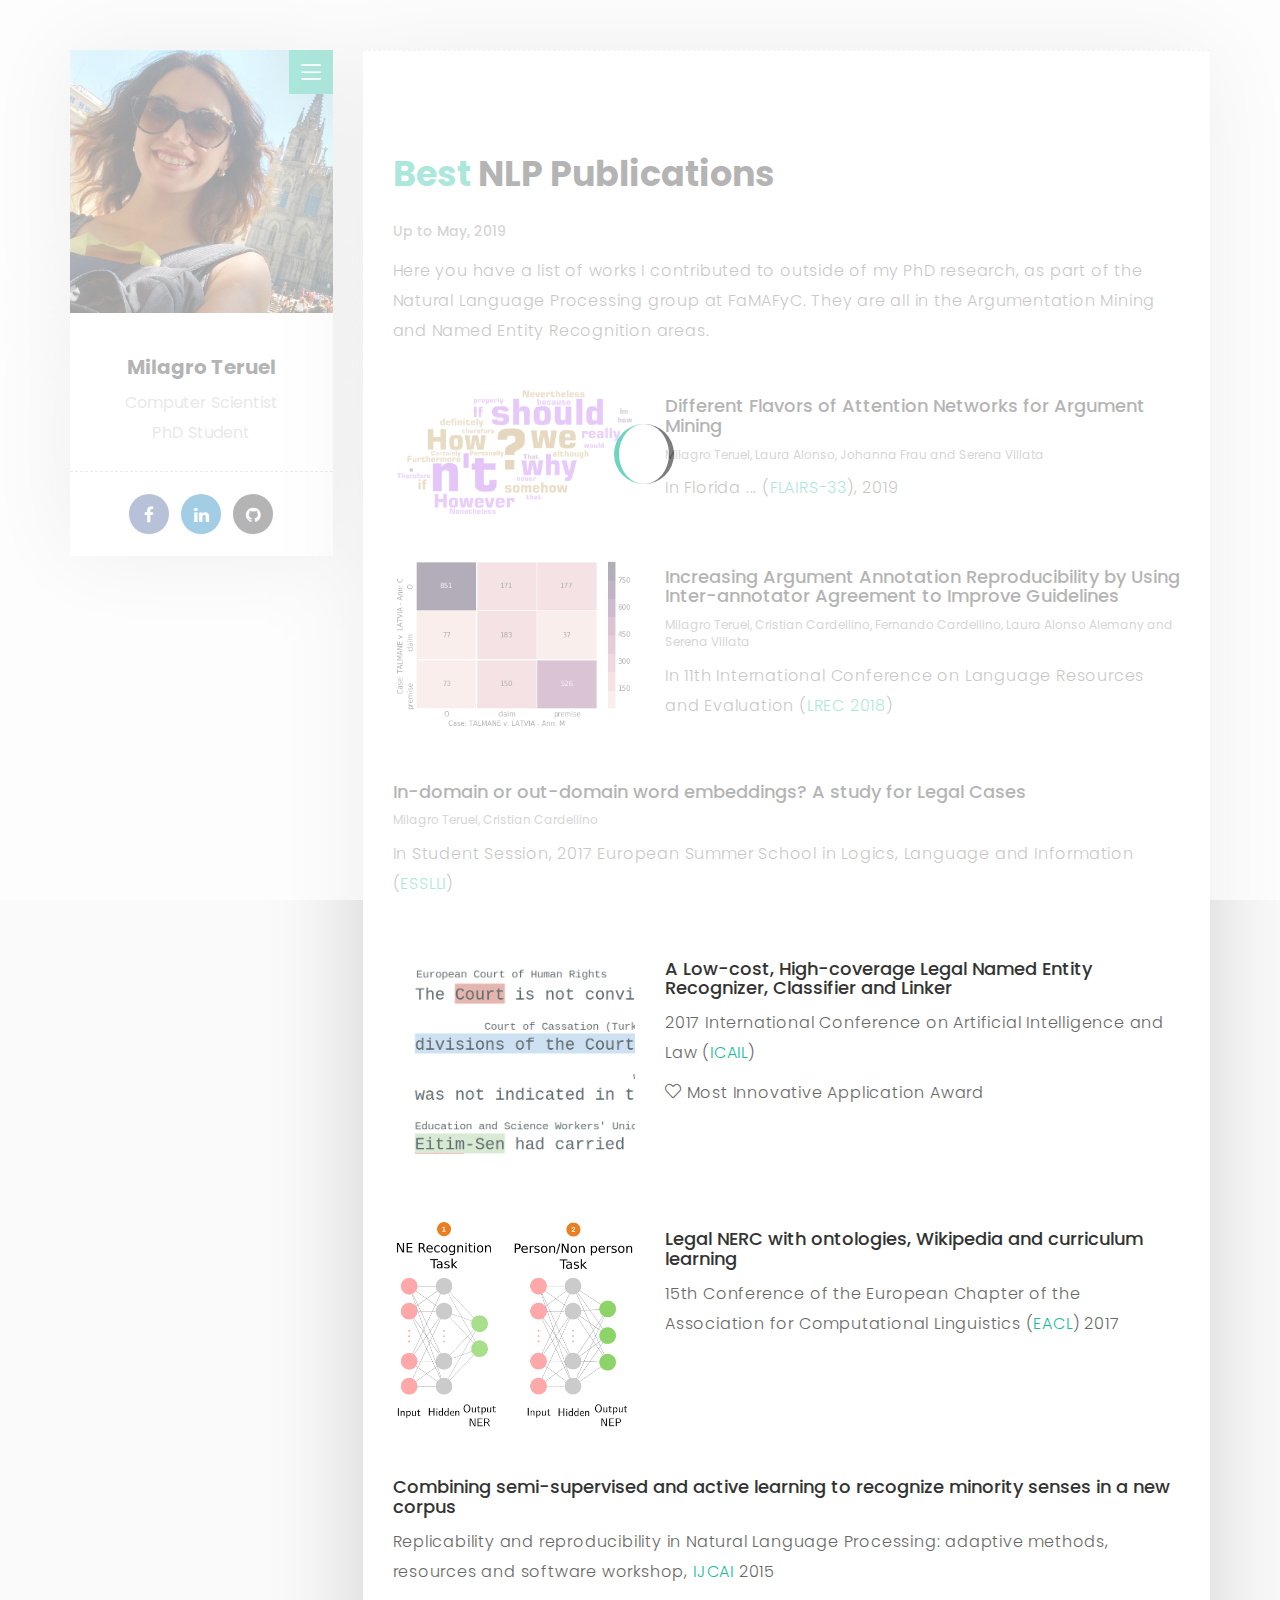
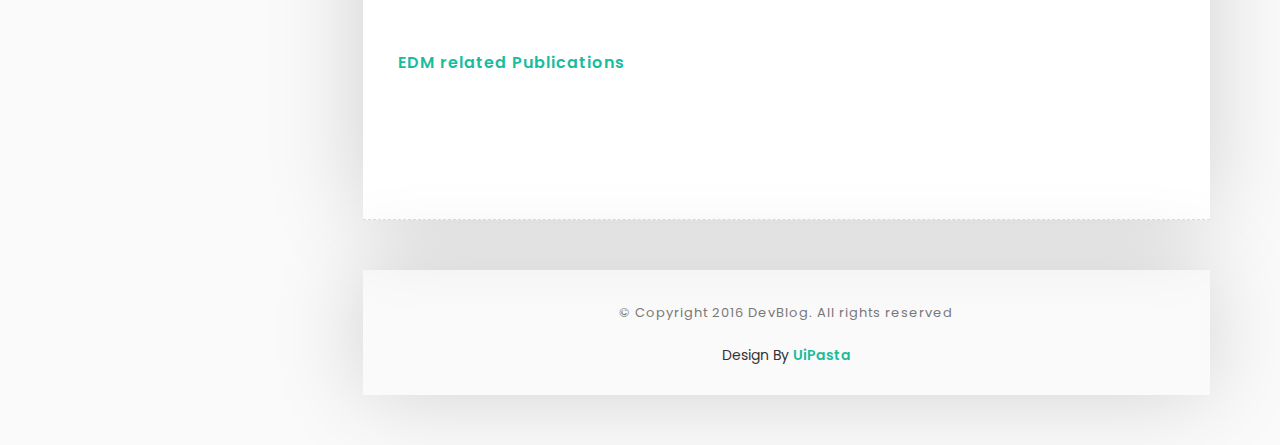
==== am_publications.html @ eb105b54 "Adding new publications" ====
﻿<!DOCTYPE html>
<html lang="en">
<head>
  <!-- Meta Tag -->
  <meta charset="UTF-8">
  <meta name="viewport" content="width=device-width, initial-scale=1.0">
  <meta http-equiv="X-UA-Compatible" content="IE=edge">

  <!-- SEO -->
  <meta name="description" content="150 words">
  <meta name="author" content="uipasta">
  <meta name="copyright" content="Milagro Teruel @ FaMAF">
  <meta name="robots" content="index,follow">

  <title>MTeruel - Publications</title>

  <!-- Favicon -->
  <link rel="shortcut icon" href="images/favicon/favicon.ico">
  <link rel="apple-touch-icon" sizes="144x144" type="image/x-icon" href="images/favicon/apple-touch-icon.png">

  <!-- All CSS Plugins -->
  <link rel="stylesheet" type="text/css" href="css/plugin.css">

  <!-- Main CSS Stylesheet -->
  <link rel="stylesheet" type="text/css" href="css/style.css">

  <!-- Google Web Fonts  -->
  <link rel="stylesheet" href="https://fonts.googleapis.com/css?family=Poppins:400,300,500,600,700">

  <!-- Syntax Highlighter  -->
  <link rel="stylesheet" type="text/css" href="css/syntax/shCore.css">
  <link rel="stylesheet" type="text/css" href="css/syntax/shThemeDefault.css">


  <!-- HTML5 shiv and Respond.js support IE8 or Older for HTML5 elements and media queries -->
  <!--[if lt IE 9]>
   <script src="https://oss.maxcdn.com/html5shiv/3.7.3/html5shiv.min.js"></script>
   <script src="https://oss.maxcdn.com/respond/1.4.2/respond.min.js"></script>
  <![endif]-->
</head>

<body>
  <!-- Preloader Start -->
  <div class="preloader">
    <div class="rounder"></div>
  </div>
  <!-- Preloader End -->

  <div id="main">
    <div class="container">
      <div class="row">
        <!-- About Me (Left Sidebar) Start -->
        <div class="col-md-3">
          <div class="about-fixed">
            <div class="my-pic">
              <img src="images/selfie_barcelona.jpg" alt="">
              <a href="javascript:void(0)" class="collapsed" data-target="#menu" data-toggle="collapse"><i class="icon-menu menu"></i></a>
              <div id="menu" class="collapse">
                <ul class="menu-link">
                  <li><a href="#">About</a></li>
                  <li><a href="publications.html">Publications</a></li>
                  <li><a href="contact.html">Contact</a></li>
                </ul>
              </div>
            </div>
            <div class="my-detail">
              <div class="white-spacing">
                <h1>Milagro Teruel</h1>
                <span>Computer Scientist</span><br/>
                <span>PhD Student</span>
              </div>
              <ul class="social-icon">
                <li><a href="#" target="_blank" class="facebook"><i class="fa fa-facebook"></i></a></li>
                <li><a href="#" target="_blank" class="linkedin"><i class="fa fa-linkedin"></i></a></li>
                <li><a href="https://github.com/mit0110" target="_blank" class="github"><i class="fa fa-github"></i></a></li>
              </ul>
            </div>
          </div>
        </div>
        <!-- About Me (Left Sidebar) End -->

        <!-- Blog Post (Right Sidebar) Start -->
        <div class="col-md-9">
          <div class="col-md-12 page-body">
            <div class="row">
	      <!--
              <div class="sub-title">
                <a href="index.html" title="Go to Home Page"><h2>Back Home</h2></a>
              </div>
	      -->

              <div class="col-md-12 content-page">
                <div class="col-md-12 blog-post">
                  <!-- Post Headline Start -->
		  <div class="post-title margin-top-70">
		    <h1><span class="main-color">Best</span> NLP Publications</h1>
		  </div>
                  <!-- Post Headline End -->

                  <!-- Post Detail Start -->
                  <div class="post-info">
                    <span>Up to May, 2019</span>
                  </div>
                  <!-- Post Detail End -->
                  <p>Here you have a list of works I contributed to outside of my PhD research, as part of the Natural Language Processing group at FaMAFyC. They are all in the Argumentation Mining and Named Entity Recognition areas.</p>

                  <!-- Post Image Gallery Start -->
                  <div class="row margin-top-40 margin-bottom-40">
                    <div class="col-md-4 col-sm-6 col-xs-12">
                      <a href="images/blog/7.jpg" class="image-popup" title="image Title">
                        <img src="images/wordcloud_essays_sigmoid.png" class="img-responsive" alt="">
                      </a>
                    </div>
                    <div class="col-md-8 col-sm-6 col-xs-12">
                      <h4>Different Flavors of Attention Networks for Argument Mining</h4>
                      <div class="publication-author">Milagro Teruel, Laura Alonso, Johanna Frau and Serena Villata</div>
                      <p>In Florida ... (<a href="https://sites.google.com/view/flairs-32homepage/home?authuser=0">FLAIRS-33</a>), 2019</p>
                    </div>
                  </div>

                  <div class="row margin-top-40 margin-bottom-40">
                    <div class="col-md-4 col-sm-6 col-xs-12">
                      <a href="images/blog/7.jpg" class="image-popup" title="image Title">
                        <img src="images/kappa_agreement.png" class="img-responsive" alt="">
                      </a>
                    </div>
                    <div class="col-md-8 col-sm-6 col-xs-12">
                      <h4>Increasing Argument Annotation Reproducibility by Using Inter-annotator Agreement to Improve Guidelines</h4>
                      <div class="publication-author">Milagro Teruel, Cristian Cardellino, Fernando Cardellino, Laura Alonso Alemany and Serena Villata</div>
                      <p>In 11th International Conference on Language Resources and Evaluation (<a href="http://lrec2018.lrec-conf.org/en/">LREC 2018</a>)</p>
                    </div>
                  </div>
                  <div class="row margin-top-40 margin-bottom-40">
                    <div class="col-md-12 col-sm-12 col-xs-12">
                      <h4>In-domain or out-domain word embeddings? A study for Legal Cases</h4>
                      <div class="publication-author">Milagro Teruel, Cristian Cardellino</div>
                      <p>In Student Session, 2017 European Summer School in Logics, Language and Information (<a href="https://www.irit.fr/esslli2017/">ESSLLI</a>)</p>
                    </div>
                  </div>
                  <div class="row margin-top-40 margin-bottom-40">
                    <div class="col-md-4 col-sm-6 col-xs-12">
                      <a href="images/blog/7.jpg" class="image-popup" title="image Title">
                        <img src="images/annotation_screeshot.png" class="img-responsive" alt="">
                      </a>
                    </div>
                    <div class="col-md-8 col-sm-6 col-xs-12">
                      <h4>A Low-cost, High-coverage Legal Named Entity Recognizer, Classifier and Linker</h4>
                      <p>2017 International Conference on Artificial Intelligence and Law (<a href="https://nms.kcl.ac.uk/icail2017/">ICAIL</a>)</p>
                      <p> <i class="icon-heart"></i> Most Innovative Application Award</p>
                    </div>
                  </div>
                  <div class="row margin-top-40 margin-bottom-40">
                    <div class="col-md-4 col-sm-6 col-xs-12">
                      <a href="images/blog/7.jpg" class="image-popup" title="image Title">
                        <img src="images/curriculum_networks.png" class="img-responsive" alt="">
                      </a>
                    </div>
                    <div class="col-md-8 col-sm-6 col-xs-12">
                      <h4>Legal NERC with ontologies, Wikipedia and curriculum learning</h4>
                      <p>15th Conference of the European Chapter of the Association for Computational Linguistics (<a href="http://eacl2017.org/">EACL</a>) 2017</p>
                    </div>
                  </div>
                  <div class="row margin-top-40 margin-bottom-40">
                    <div class="col-md-12 col-sm-12 col-xs-12">
                      <h4>Combining semi-supervised and active learning to recognize minority senses in a new corpus</h4>
                      <p>Replicability and reproducibility in Natural Language Processing: adaptive methods, resources and software workshop, <a href="https://ijcai-15.org/">IJCAI</a> 2015</p>
                    </div>
                  </div>
                  <p><a href="am_publications.html" class="button button-style button-anim fa fa-long-arrow-right">EDM related Publications</a></p>
                  <!-- Post Image Gallery End -->
                </div>
              </div>
            </div>
          </div>

          <!-- Footer Start -->
          <div class="col-md-12 page-body margin-top-50 footer">
            <footer>
	      <!--
              <ul class="menu-link">
                <li><a href="index.html">Home</a></li>
                <li><a href="#">About</a></li>
                <li><a href="publications.html">Publications</a></li>
                <li><a href="#">Contact</a></li>
              </ul>
	      -->
              <p>© Copyright 2016 DevBlog. All rights reserved</p>

              <!-- UiPasta Credit Start -->
              <div class="uipasta-credit">Design By <a href="http://www.uipasta.com" target="_blank">UiPasta</a></div>
              <!-- UiPasta Credit End -->
            </footer>
          </div>
          <!-- Footer End -->


        </div>
        <!-- Blog Post (Right Sidebar) End -->
      </div>
   </div>
</div>



    <!-- Back to Top Start -->
    <a href="#" class="scroll-to-top"><i class="fa fa-long-arrow-up"></i></a>
    <!-- Back to Top End -->


    <!-- All Javascript Plugins  -->
    <script type="text/javascript" src="js/jquery.min.js"></script>
    <script type="text/javascript" src="js/plugin.js"></script>

    <!-- Main Javascript File  -->
    <script type="text/javascript" src="js/scripts.js"></script>

    <!-- Syntax Highlighter Javascript File  -->
    <script type="text/javascript" src="js/syntax/shCore.js"></script>
    <script type="text/javascript" src="js/syntax/shBrushCss.js"></script>
    <script type="text/javascript" src="js/syntax/shBrushJScript.js"></script>
    <script type="text/javascript" src="js/syntax/shBrushPerl.js"></script>
    <script type="text/javascript" src="js/syntax/shBrushPhp.js"></script>
    <script type="text/javascript" src="js/syntax/shBrushPlain.js"></script>
    <script type="text/javascript" src="js/syntax/shBrushPython.js"></script>
    <script type="text/javascript" src="js/syntax/shBrushRuby.js"></script>
    <script type="text/javascript" src="js/syntax/shBrushSql.js"></script>
    <script type="text/javascript" src="js/syntax/shBrushVb.js"></script>
    <script type="text/javascript" src="js/syntax/shBrushXml.js"></script>

  <!-- Syntax Highlighter Call Function -->
  <script type="text/javascript">
    SyntaxHighlighter.config.clipboardSwf = 'js/syntax/clipboard.swf';
    SyntaxHighlighter.all();
  </script>


   </body>
 </html>
---- css/plugin.css ----
/* Table Of Content 

  1. Bootstrap
  2. Magnific Popup
  3. End Box
  4. Owl Carousel
  5. Font Awesome
  6. Simple Line Icons

*/



/*!
 * Bootstrap v3.3.7 (http://getbootstrap.com)
 * Copyright 2011-2016 Twitter, Inc.
 * Licensed under MIT (https://github.com/twbs/bootstrap/blob/master/LICENSE)
 *//*! normalize.css v3.0.3 | MIT License | github.com/necolas/normalize.css */html{font-family:sans-serif;-webkit-text-size-adjust:100%;-ms-text-size-adjust:100%}body{margin:0}article,aside,details,figcaption,figure,footer,header,hgroup,main,menu,nav,section,summary{display:block}audio,canvas,progress,video{display:inline-block;vertical-align:baseline}audio:not([controls]){display:none;height:0}[hidden],template{display:none}a{background-color:transparent}a:active,a:hover{outline:0}abbr[title]{border-bottom:1px dotted}b,strong{font-weight:700}dfn{font-style:italic}h1{margin:.67em 0;font-size:2em}mark{color:#000;background:#ff0}small{font-size:80%}sub,sup{position:relative;font-size:75%;line-height:0;vertical-align:baseline}sup{top:-.5em}sub{bottom:-.25em}img{border:0}svg:not(:root){overflow:hidden}figure{margin:1em 40px}hr{height:0;-webkit-box-sizing:content-box;-moz-box-sizing:content-box;box-sizing:content-box}pre{overflow:auto}code,kbd,pre,samp{font-family:monospace,monospace;font-size:1em}button,input,optgroup,select,textarea{margin:0;font:inherit;color:inherit}button{overflow:visible}button,select{text-transform:none}button,html input[type=button],input[type=reset],input[type=submit]{-webkit-appearance:button;cursor:pointer}button[disabled],html input[disabled]{cursor:default}button::-moz-focus-inner,input::-moz-focus-inner{padding:0;border:0}input{line-height:normal}input[type=checkbox],input[type=radio]{-webkit-box-sizing:border-box;-moz-box-sizing:border-box;box-sizing:border-box;padding:0}input[type=number]::-webkit-inner-spin-button,input[type=number]::-webkit-outer-spin-button{height:auto}input[type=search]{-webkit-box-sizing:content-box;-moz-box-sizing:content-box;box-sizing:content-box;-webkit-appearance:textfield}input[type=search]::-webkit-search-cancel-button,input[type=search]::-webkit-search-decoration{-webkit-appearance:none}fieldset{padding:.35em .625em .75em;margin:0 2px;border:1px solid silver}legend{padding:0;border:0}textarea{overflow:auto}optgroup{font-weight:700}table{border-spacing:0;border-collapse:collapse}td,th{padding:0}/*! Source: https://github.com/h5bp/html5-boilerplate/blob/master/src/css/main.css */@media print{*,:after,:before{color:#000!important;text-shadow:none!important;background:0 0!important;-webkit-box-shadow:none!important;box-shadow:none!important}a,a:visited{text-decoration:underline}a[href]:after{content:" (" attr(href) ")"}abbr[title]:after{content:" (" attr(title) ")"}a[href^="javascript:"]:after,a[href^="#"]:after{content:""}blockquote,pre{border:1px solid #999;page-break-inside:avoid}thead{display:table-header-group}img,tr{page-break-inside:avoid}img{max-width:100%!important}h2,h3,p{orphans:3;widows:3}h2,h3{page-break-after:avoid}.navbar{display:none}.btn>.caret,.dropup>.btn>.caret{border-top-color:#000!important}.label{border:1px solid #000}.table{border-collapse:collapse!important}.table td,.table th{background-color:#fff!important}.table-bordered td,.table-bordered th{border:1px solid #ddd!important}}@font-face{font-family:'Glyphicons Halflings';src:url(../fonts/glyphicons-halflings-regular.eot);src:url(../fonts/glyphicons-halflings-regular.eot?#iefix) format('embedded-opentype'),url(../fonts/glyphicons-halflings-regular.woff2) format('woff2'),url(../fonts/glyphicons-halflings-regular.woff) format('woff'),url(../fonts/glyphicons-halflings-regular.ttf) format('truetype'),url(../fonts/glyphicons-halflings-regular.svg#glyphicons_halflingsregular) format('svg')}.glyphicon{position:relative;top:1px;display:inline-block;font-family:'Glyphicons Halflings';font-style:normal;font-weight:400;line-height:1;-webkit-font-smoothing:antialiased;-moz-osx-font-smoothing:grayscale}.glyphicon-asterisk:before{content:"\002a"}.glyphicon-plus:before{content:"\002b"}.glyphicon-eur:before,.glyphicon-euro:before{content:"\20ac"}.glyphicon-minus:before{content:"\2212"}.glyphicon-cloud:before{content:"\2601"}.glyphicon-envelope:before{content:"\2709"}.glyphicon-pencil:before{content:"\270f"}.glyphicon-glass:before{content:"\e001"}.glyphicon-music:before{content:"\e002"}.glyphicon-search:before{content:"\e003"}.glyphicon-heart:before{content:"\e005"}.glyphicon-star:before{content:"\e006"}.glyphicon-star-empty:before{content:"\e007"}.glyphicon-user:before{content:"\e008"}.glyphicon-film:before{content:"\e009"}.glyphicon-th-large:before{content:"\e010"}.glyphicon-th:before{content:"\e011"}.glyphicon-th-list:before{content:"\e012"}.glyphicon-ok:before{content:"\e013"}.glyphicon-remove:before{content:"\e014"}.glyphicon-zoom-in:before{content:"\e015"}.glyphicon-zoom-out:before{content:"\e016"}.glyphicon-off:before{content:"\e017"}.glyphicon-signal:before{content:"\e018"}.glyphicon-cog:before{content:"\e019"}.glyphicon-trash:before{content:"\e020"}.glyphicon-home:before{content:"\e021"}.glyphicon-file:before{content:"\e022"}.glyphicon-time:before{content:"\e023"}.glyphicon-road:before{content:"\e024"}.glyphicon-download-alt:before{content:"\e025"}.glyphicon-download:before{content:"\e026"}.glyphicon-upload:before{content:"\e027"}.glyphicon-inbox:before{content:"\e028"}.glyphicon-play-circle:before{content:"\e029"}.glyphicon-repeat:before{content:"\e030"}.glyphicon-refresh:before{content:"\e031"}.glyphicon-list-alt:before{content:"\e032"}.glyphicon-lock:before{content:"\e033"}.glyphicon-flag:before{content:"\e034"}.glyphicon-headphones:before{content:"\e035"}.glyphicon-volume-off:before{content:"\e036"}.glyphicon-volume-down:before{content:"\e037"}.glyphicon-volume-up:before{content:"\e038"}.glyphicon-qrcode:before{content:"\e039"}.glyphicon-barcode:before{content:"\e040"}.glyphicon-tag:before{content:"\e041"}.glyphicon-tags:before{content:"\e042"}.glyphicon-book:before{content:"\e043"}.glyphicon-bookmark:before{content:"\e044"}.glyphicon-print:before{content:"\e045"}.glyphicon-camera:before{content:"\e046"}.glyphicon-font:before{content:"\e047"}.glyphicon-bold:before{content:"\e048"}.glyphicon-italic:before{content:"\e049"}.glyphicon-text-height:before{content:"\e050"}.glyphicon-text-width:before{content:"\e051"}.glyphicon-align-left:before{content:"\e052"}.glyphicon-align-center:before{content:"\e053"}.glyphicon-align-right:before{content:"\e054"}.glyphicon-align-justify:before{content:"\e055"}.glyphicon-list:before{content:"\e056"}.glyphicon-indent-left:before{content:"\e057"}.glyphicon-indent-right:before{content:"\e058"}.glyphicon-facetime-video:before{content:"\e059"}.glyphicon-picture:before{content:"\e060"}.glyphicon-map-marker:before{content:"\e062"}.glyphicon-adjust:before{content:"\e063"}.glyphicon-tint:before{content:"\e064"}.glyphicon-edit:before{content:"\e065"}.glyphicon-share:before{content:"\e066"}.glyphicon-check:before{content:"\e067"}.glyphicon-move:before{content:"\e068"}.glyphicon-step-backward:before{content:"\e069"}.glyphicon-fast-backward:before{content:"\e070"}.glyphicon-backward:before{content:"\e071"}.glyphicon-play:before{content:"\e072"}.glyphicon-pause:before{content:"\e073"}.glyphicon-stop:before{content:"\e074"}.glyphicon-forward:before{content:"\e075"}.glyphicon-fast-forward:before{content:"\e076"}.glyphicon-step-forward:before{content:"\e077"}.glyphicon-eject:before{content:"\e078"}.glyphicon-chevron-left:before{content:"\e079"}.glyphicon-chevron-right:before{content:"\e080"}.glyphicon-plus-sign:before{content:"\e081"}.glyphicon-minus-sign:before{content:"\e082"}.glyphicon-remove-sign:before{content:"\e083"}.glyphicon-ok-sign:before{content:"\e084"}.glyphicon-question-sign:before{content:"\e085"}.glyphicon-info-sign:before{content:"\e086"}.glyphicon-screenshot:before{content:"\e087"}.glyphicon-remove-circle:before{content:"\e088"}.glyphicon-ok-circle:before{content:"\e089"}.glyphicon-ban-circle:before{content:"\e090"}.glyphicon-arrow-left:before{content:"\e091"}.glyphicon-arrow-right:before{content:"\e092"}.glyphicon-arrow-up:before{content:"\e093"}.glyphicon-arrow-down:before{content:"\e094"}.glyphicon-share-alt:before{content:"\e095"}.glyphicon-resize-full:before{content:"\e096"}.glyphicon-resize-small:before{content:"\e097"}.glyphicon-exclamation-sign:before{content:"\e101"}.glyphicon-gift:before{content:"\e102"}.glyphicon-leaf:before{content:"\e103"}.glyphicon-fire:before{content:"\e104"}.glyphicon-eye-open:before{content:"\e105"}.glyphicon-eye-close:before{content:"\e106"}.glyphicon-warning-sign:before{content:"\e107"}.glyphicon-plane:before{content:"\e108"}.glyphicon-calendar:before{content:"\e109"}.glyphicon-random:before{content:"\e110"}.glyphicon-comment:before{content:"\e111"}.glyphicon-magnet:before{content:"\e112"}.glyphicon-chevron-up:before{content:"\e113"}.glyphicon-chevron-down:before{content:"\e114"}.glyphicon-retweet:before{content:"\e115"}.glyphicon-shopping-cart:before{content:"\e116"}.glyphicon-folder-close:before{content:"\e117"}.glyphicon-folder-open:before{content:"\e118"}.glyphicon-resize-vertical:before{content:"\e119"}.glyphicon-resize-horizontal:before{content:"\e120"}.glyphicon-hdd:before{content:"\e121"}.glyphicon-bullhorn:before{content:"\e122"}.glyphicon-bell:before{content:"\e123"}.glyphicon-certificate:before{content:"\e124"}.glyphicon-thumbs-up:before{content:"\e125"}.glyphicon-thumbs-down:before{content:"\e126"}.glyphicon-hand-right:before{content:"\e127"}.glyphicon-hand-left:before{content:"\e128"}.glyphicon-hand-up:before{content:"\e129"}.glyphicon-hand-down:before{content:"\e130"}.glyphicon-circle-arrow-right:before{content:"\e131"}.glyphicon-circle-arrow-left:before{content:"\e132"}.glyphicon-circle-arrow-up:before{content:"\e133"}.glyphicon-circle-arrow-down:before{content:"\e134"}.glyphicon-globe:before{content:"\e135"}.glyphicon-wrench:before{content:"\e136"}.glyphicon-tasks:before{content:"\e137"}.glyphicon-filter:before{content:"\e138"}.glyphicon-briefcase:before{content:"\e139"}.glyphicon-fullscreen:before{content:"\e140"}.glyphicon-dashboard:before{content:"\e141"}.glyphicon-paperclip:before{content:"\e142"}.glyphicon-heart-empty:before{content:"\e143"}.glyphicon-link:before{content:"\e144"}.glyphicon-phone:before{content:"\e145"}.glyphicon-pushpin:before{content:"\e146"}.glyphicon-usd:before{content:"\e148"}.glyphicon-gbp:before{content:"\e149"}.glyphicon-sort:before{content:"\e150"}.glyphicon-sort-by-alphabet:before{content:"\e151"}.glyphicon-sort-by-alphabet-alt:before{content:"\e152"}.glyphicon-sort-by-order:before{content:"\e153"}.glyphicon-sort-by-order-alt:before{content:"\e154"}.glyphicon-sort-by-attributes:before{content:"\e155"}.glyphicon-sort-by-attributes-alt:before{content:"\e156"}.glyphicon-unchecked:before{content:"\e157"}.glyphicon-expand:before{content:"\e158"}.glyphicon-collapse-down:before{content:"\e159"}.glyphicon-collapse-up:before{content:"\e160"}.glyphicon-log-in:before{content:"\e161"}.glyphicon-flash:before{content:"\e162"}.glyphicon-log-out:before{content:"\e163"}.glyphicon-new-window:before{content:"\e164"}.glyphicon-record:before{content:"\e165"}.glyphicon-save:before{content:"\e166"}.glyphicon-open:before{content:"\e167"}.glyphicon-saved:before{content:"\e168"}.glyphicon-import:before{content:"\e169"}.glyphicon-export:before{content:"\e170"}.glyphicon-send:before{content:"\e171"}.glyphicon-floppy-disk:before{content:"\e172"}.glyphicon-floppy-saved:before{content:"\e173"}.glyphicon-floppy-remove:before{content:"\e174"}.glyphicon-floppy-save:before{content:"\e175"}.glyphicon-floppy-open:before{content:"\e176"}.glyphicon-credit-card:before{content:"\e177"}.glyphicon-transfer:before{content:"\e178"}.glyphicon-cutlery:before{content:"\e179"}.glyphicon-header:before{content:"\e180"}.glyphicon-compressed:before{content:"\e181"}.glyphicon-earphone:before{content:"\e182"}.glyphicon-phone-alt:before{content:"\e183"}.glyphicon-tower:before{content:"\e184"}.glyphicon-stats:before{content:"\e185"}.glyphicon-sd-video:before{content:"\e186"}.glyphicon-hd-video:before{content:"\e187"}.glyphicon-subtitles:before{content:"\e188"}.glyphicon-sound-stereo:before{content:"\e189"}.glyphicon-sound-dolby:before{content:"\e190"}.glyphicon-sound-5-1:before{content:"\e191"}.glyphicon-sound-6-1:before{content:"\e192"}.glyphicon-sound-7-1:before{content:"\e193"}.glyphicon-copyright-mark:before{content:"\e194"}.glyphicon-registration-mark:before{content:"\e195"}.glyphicon-cloud-download:before{content:"\e197"}.glyphicon-cloud-upload:before{content:"\e198"}.glyphicon-tree-conifer:before{content:"\e199"}.glyphicon-tree-deciduous:before{content:"\e200"}.glyphicon-cd:before{content:"\e201"}.glyphicon-save-file:before{content:"\e202"}.glyphicon-open-file:before{content:"\e203"}.glyphicon-level-up:before{content:"\e204"}.glyphicon-copy:before{content:"\e205"}.glyphicon-paste:before{content:"\e206"}.glyphicon-alert:before{content:"\e209"}.glyphicon-equalizer:before{content:"\e210"}.glyphicon-king:before{content:"\e211"}.glyphicon-queen:before{content:"\e212"}.glyphicon-pawn:before{content:"\e213"}.glyphicon-bishop:before{content:"\e214"}.glyphicon-knight:before{content:"\e215"}.glyphicon-baby-formula:before{content:"\e216"}.glyphicon-tent:before{content:"\26fa"}.glyphicon-blackboard:before{content:"\e218"}.glyphicon-bed:before{content:"\e219"}.glyphicon-apple:before{content:"\f8ff"}.glyphicon-erase:before{content:"\e221"}.glyphicon-hourglass:before{content:"\231b"}.glyphicon-lamp:before{content:"\e223"}.glyphicon-duplicate:before{content:"\e224"}.glyphicon-piggy-bank:before{content:"\e225"}.glyphicon-scissors:before{content:"\e226"}.glyphicon-bitcoin:before{content:"\e227"}.glyphicon-btc:before{content:"\e227"}.glyphicon-xbt:before{content:"\e227"}.glyphicon-yen:before{content:"\00a5"}.glyphicon-jpy:before{content:"\00a5"}.glyphicon-ruble:before{content:"\20bd"}.glyphicon-rub:before{content:"\20bd"}.glyphicon-scale:before{content:"\e230"}.glyphicon-ice-lolly:before{content:"\e231"}.glyphicon-ice-lolly-tasted:before{content:"\e232"}.glyphicon-education:before{content:"\e233"}.glyphicon-option-horizontal:before{content:"\e234"}.glyphicon-option-vertical:before{content:"\e235"}.glyphicon-menu-hamburger:before{content:"\e236"}.glyphicon-modal-window:before{content:"\e237"}.glyphicon-oil:before{content:"\e238"}.glyphicon-grain:before{content:"\e239"}.glyphicon-sunglasses:before{content:"\e240"}.glyphicon-text-size:before{content:"\e241"}.glyphicon-text-color:before{content:"\e242"}.glyphicon-text-background:before{content:"\e243"}.glyphicon-object-align-top:before{content:"\e244"}.glyphicon-object-align-bottom:before{content:"\e245"}.glyphicon-object-align-horizontal:before{content:"\e246"}.glyphicon-object-align-left:before{content:"\e247"}.glyphicon-object-align-vertical:before{content:"\e248"}.glyphicon-object-align-right:before{content:"\e249"}.glyphicon-triangle-right:before{content:"\e250"}.glyphicon-triangle-left:before{content:"\e251"}.glyphicon-triangle-bottom:before{content:"\e252"}.glyphicon-triangle-top:before{content:"\e253"}.glyphicon-console:before{content:"\e254"}.glyphicon-superscript:before{content:"\e255"}.glyphicon-subscript:before{content:"\e256"}.glyphicon-menu-left:before{content:"\e257"}.glyphicon-menu-right:before{content:"\e258"}.glyphicon-menu-down:before{content:"\e259"}.glyphicon-menu-up:before{content:"\e260"}*{-webkit-box-sizing:border-box;-moz-box-sizing:border-box;box-sizing:border-box}:after,:before{-webkit-box-sizing:border-box;-moz-box-sizing:border-box;box-sizing:border-box}html{font-size:10px;-webkit-tap-highlight-color:rgba(0,0,0,0)}body{font-family:"Helvetica Neue",Helvetica,Arial,sans-serif;font-size:14px;line-height:1.42857143;color:#333;background-color:#fff}button,input,select,textarea{font-family:inherit;font-size:inherit;line-height:inherit}a{color:#337ab7;text-decoration:none}a:focus,a:hover{color:#23527c;text-decoration:underline}a:focus{outline:5px auto -webkit-focus-ring-color;outline-offset:-2px}figure{margin:0}img{vertical-align:middle}.carousel-inner>.item>a>img,.carousel-inner>.item>img,.img-responsive,.thumbnail a>img,.thumbnail>img{display:block;max-width:100%;height:auto}.img-rounded{border-radius:6px}.img-thumbnail{display:inline-block;max-width:100%;height:auto;padding:4px;line-height:1.42857143;background-color:#fff;border:1px solid #ddd;border-radius:4px;-webkit-transition:all .2s ease-in-out;-o-transition:all .2s ease-in-out;transition:all .2s ease-in-out}.img-circle{border-radius:50%}hr{margin-top:20px;margin-bottom:20px;border:0;border-top:1px solid #eee}.sr-only{position:absolute;width:1px;height:1px;padding:0;margin:-1px;overflow:hidden;clip:rect(0,0,0,0);border:0}.sr-only-focusable:active,.sr-only-focusable:focus{position:static;width:auto;height:auto;margin:0;overflow:visible;clip:auto}[role=button]{cursor:pointer}.h1,.h2,.h3,.h4,.h5,.h6,h1,h2,h3,h4,h5,h6{font-family:inherit;font-weight:500;line-height:1.1;color:inherit}.h1 .small,.h1 small,.h2 .small,.h2 small,.h3 .small,.h3 small,.h4 .small,.h4 small,.h5 .small,.h5 small,.h6 .small,.h6 small,h1 .small,h1 small,h2 .small,h2 small,h3 .small,h3 small,h4 .small,h4 small,h5 .small,h5 small,h6 .small,h6 small{font-weight:400;line-height:1;color:#777}.h1,.h2,.h3,h1,h2,h3{margin-top:20px;margin-bottom:10px}.h1 .small,.h1 small,.h2 .small,.h2 small,.h3 .small,.h3 small,h1 .small,h1 small,h2 .small,h2 small,h3 .small,h3 small{font-size:65%}.h4,.h5,.h6,h4,h5,h6{margin-top:10px;margin-bottom:10px}.h4 .small,.h4 small,.h5 .small,.h5 small,.h6 .small,.h6 small,h4 .small,h4 small,h5 .small,h5 small,h6 .small,h6 small{font-size:75%}.h1,h1{font-size:36px}.h2,h2{font-size:30px}.h3,h3{font-size:24px}.h4,h4{font-size:18px}.h5,h5{font-size:14px}.h6,h6{font-size:12px}p{margin:0 0 10px}.lead{margin-bottom:20px;font-size:16px;font-weight:300;line-height:1.4}@media (min-width:768px){.lead{font-size:21px}}.small,small{font-size:85%}.mark,mark{padding:.2em;background-color:#fcf8e3}.text-left{text-align:left}.text-right{text-align:right}.text-center{text-align:center}.text-justify{text-align:justify}.text-nowrap{white-space:nowrap}.text-lowercase{text-transform:lowercase}.text-uppercase{text-transform:uppercase}.text-capitalize{text-transform:capitalize}.text-muted{color:#777}.text-primary{color:#337ab7}a.text-primary:focus,a.text-primary:hover{color:#286090}.text-success{color:#3c763d}a.text-success:focus,a.text-success:hover{color:#2b542c}.text-info{color:#31708f}a.text-info:focus,a.text-info:hover{color:#245269}.text-warning{color:#8a6d3b}a.text-warning:focus,a.text-warning:hover{color:#66512c}.text-danger{color:#a94442}a.text-danger:focus,a.text-danger:hover{color:#843534}.bg-primary{color:#fff;background-color:#337ab7}a.bg-primary:focus,a.bg-primary:hover{background-color:#286090}.bg-success{background-color:#dff0d8}a.bg-success:focus,a.bg-success:hover{background-color:#c1e2b3}.bg-info{background-color:#d9edf7}a.bg-info:focus,a.bg-info:hover{background-color:#afd9ee}.bg-warning{background-color:#fcf8e3}a.bg-warning:focus,a.bg-warning:hover{background-color:#f7ecb5}.bg-danger{background-color:#f2dede}a.bg-danger:focus,a.bg-danger:hover{background-color:#e4b9b9}.page-header{padding-bottom:9px;margin:40px 0 20px;border-bottom:1px solid #eee}ol,ul{margin-top:0;margin-bottom:10px}ol ol,ol ul,ul ol,ul ul{margin-bottom:0}.list-unstyled{padding-left:0;list-style:none}.list-inline{padding-left:0;margin-left:-5px;list-style:none}.list-inline>li{display:inline-block;padding-right:5px;padding-left:5px}dl{margin-top:0;margin-bottom:20px}dd,dt{line-height:1.42857143}dt{font-weight:700}dd{margin-left:0}@media (min-width:768px){.dl-horizontal dt{float:left;width:160px;overflow:hidden;clear:left;text-align:right;text-overflow:ellipsis;white-space:nowrap}.dl-horizontal dd{margin-left:180px}}abbr[data-original-title],abbr[title]{cursor:help;border-bottom:1px dotted #777}.initialism{font-size:90%;text-transform:uppercase}blockquote{padding:10px 20px;margin:0 0 20px;font-size:17.5px;border-left:5px solid #eee}blockquote ol:last-child,blockquote p:last-child,blockquote ul:last-child{margin-bottom:0}blockquote .small,blockquote footer,blockquote small{display:block;font-size:80%;line-height:1.42857143;color:#777}blockquote .small:before,blockquote footer:before,blockquote small:before{content:'\2014 \00A0'}.blockquote-reverse,blockquote.pull-right{padding-right:15px;padding-left:0;text-align:right;border-right:5px solid #eee;border-left:0}.blockquote-reverse .small:before,.blockquote-reverse footer:before,.blockquote-reverse small:before,blockquote.pull-right .small:before,blockquote.pull-right footer:before,blockquote.pull-right small:before{content:''}.blockquote-reverse .small:after,.blockquote-reverse footer:after,.blockquote-reverse small:after,blockquote.pull-right .small:after,blockquote.pull-right footer:after,blockquote.pull-right small:after{content:'\00A0 \2014'}address{margin-bottom:20px;font-style:normal;line-height:1.42857143}code,kbd,pre,samp{font-family:Menlo,Monaco,Consolas,"Courier New",monospace}code{padding:2px 4px;font-size:90%;color:#c7254e;background-color:#f9f2f4;border-radius:4px}kbd{padding:2px 4px;font-size:90%;color:#fff;background-color:#333;border-radius:3px;-webkit-box-shadow:inset 0 -1px 0 rgba(0,0,0,.25);box-shadow:inset 0 -1px 0 rgba(0,0,0,.25)}kbd kbd{padding:0;font-size:100%;font-weight:700;-webkit-box-shadow:none;box-shadow:none}pre{display:block;padding:9.5px;margin:0 0 10px;font-size:13px;line-height:1.42857143;color:#333;word-break:break-all;word-wrap:break-word;background-color:#f5f5f5;border:1px solid #ccc;border-radius:4px}pre code{padding:0;font-size:inherit;color:inherit;white-space:pre-wrap;background-color:transparent;border-radius:0}.pre-scrollable{max-height:340px;overflow-y:scroll}.container{padding-right:15px;padding-left:15px;margin-right:auto;margin-left:auto}@media (min-width:768px){.container{width:750px}}@media (min-width:992px){.container{width:970px}}@media (min-width:1200px){.container{width:1170px}}.container-fluid{padding-right:15px;padding-left:15px;margin-right:auto;margin-left:auto}.row{margin-right:-15px;margin-left:-15px}.col-lg-1,.col-lg-10,.col-lg-11,.col-lg-12,.col-lg-2,.col-lg-3,.col-lg-4,.col-lg-5,.col-lg-6,.col-lg-7,.col-lg-8,.col-lg-9,.col-md-1,.col-md-10,.col-md-11,.col-md-12,.col-md-2,.col-md-3,.col-md-4,.col-md-5,.col-md-6,.col-md-7,.col-md-8,.col-md-9,.col-sm-1,.col-sm-10,.col-sm-11,.col-sm-12,.col-sm-2,.col-sm-3,.col-sm-4,.col-sm-5,.col-sm-6,.col-sm-7,.col-sm-8,.col-sm-9,.col-xs-1,.col-xs-10,.col-xs-11,.col-xs-12,.col-xs-2,.col-xs-3,.col-xs-4,.col-xs-5,.col-xs-6,.col-xs-7,.col-xs-8,.col-xs-9{position:relative;min-height:1px;padding-right:15px;padding-left:15px}.col-xs-1,.col-xs-10,.col-xs-11,.col-xs-12,.col-xs-2,.col-xs-3,.col-xs-4,.col-xs-5,.col-xs-6,.col-xs-7,.col-xs-8,.col-xs-9{float:left}.col-xs-12{width:100%}.col-xs-11{width:91.66666667%}.col-xs-10{width:83.33333333%}.col-xs-9{width:75%}.col-xs-8{width:66.66666667%}.col-xs-7{width:58.33333333%}.col-xs-6{width:50%}.col-xs-5{width:41.66666667%}.col-xs-4{width:33.33333333%}.col-xs-3{width:25%}.col-xs-2{width:16.66666667%}.col-xs-1{width:8.33333333%}.col-xs-pull-12{right:100%}.col-xs-pull-11{right:91.66666667%}.col-xs-pull-10{right:83.33333333%}.col-xs-pull-9{right:75%}.col-xs-pull-8{right:66.66666667%}.col-xs-pull-7{right:58.33333333%}.col-xs-pull-6{right:50%}.col-xs-pull-5{right:41.66666667%}.col-xs-pull-4{right:33.33333333%}.col-xs-pull-3{right:25%}.col-xs-pull-2{right:16.66666667%}.col-xs-pull-1{right:8.33333333%}.col-xs-pull-0{right:auto}.col-xs-push-12{left:100%}.col-xs-push-11{left:91.66666667%}.col-xs-push-10{left:83.33333333%}.col-xs-push-9{left:75%}.col-xs-push-8{left:66.66666667%}.col-xs-push-7{left:58.33333333%}.col-xs-push-6{left:50%}.col-xs-push-5{left:41.66666667%}.col-xs-push-4{left:33.33333333%}.col-xs-push-3{left:25%}.col-xs-push-2{left:16.66666667%}.col-xs-push-1{left:8.33333333%}.col-xs-push-0{left:auto}.col-xs-offset-12{margin-left:100%}.col-xs-offset-11{margin-left:91.66666667%}.col-xs-offset-10{margin-left:83.33333333%}.col-xs-offset-9{margin-left:75%}.col-xs-offset-8{margin-left:66.66666667%}.col-xs-offset-7{margin-left:58.33333333%}.col-xs-offset-6{margin-left:50%}.col-xs-offset-5{margin-left:41.66666667%}.col-xs-offset-4{margin-left:33.33333333%}.col-xs-offset-3{margin-left:25%}.col-xs-offset-2{margin-left:16.66666667%}.col-xs-offset-1{margin-left:8.33333333%}.col-xs-offset-0{margin-left:0}@media (min-width:768px){.col-sm-1,.col-sm-10,.col-sm-11,.col-sm-12,.col-sm-2,.col-sm-3,.col-sm-4,.col-sm-5,.col-sm-6,.col-sm-7,.col-sm-8,.col-sm-9{float:left}.col-sm-12{width:100%}.col-sm-11{width:91.66666667%}.col-sm-10{width:83.33333333%}.col-sm-9{width:75%}.col-sm-8{width:66.66666667%}.col-sm-7{width:58.33333333%}.col-sm-6{width:50%}.col-sm-5{width:41.66666667%}.col-sm-4{width:33.33333333%}.col-sm-3{width:25%}.col-sm-2{width:16.66666667%}.col-sm-1{width:8.33333333%}.col-sm-pull-12{right:100%}.col-sm-pull-11{right:91.66666667%}.col-sm-pull-10{right:83.33333333%}.col-sm-pull-9{right:75%}.col-sm-pull-8{right:66.66666667%}.col-sm-pull-7{right:58.33333333%}.col-sm-pull-6{right:50%}.col-sm-pull-5{right:41.66666667%}.col-sm-pull-4{right:33.33333333%}.col-sm-pull-3{right:25%}.col-sm-pull-2{right:16.66666667%}.col-sm-pull-1{right:8.33333333%}.col-sm-pull-0{right:auto}.col-sm-push-12{left:100%}.col-sm-push-11{left:91.66666667%}.col-sm-push-10{left:83.33333333%}.col-sm-push-9{left:75%}.col-sm-push-8{left:66.66666667%}.col-sm-push-7{left:58.33333333%}.col-sm-push-6{left:50%}.col-sm-push-5{left:41.66666667%}.col-sm-push-4{left:33.33333333%}.col-sm-push-3{left:25%}.col-sm-push-2{left:16.66666667%}.col-sm-push-1{left:8.33333333%}.col-sm-push-0{left:auto}.col-sm-offset-12{margin-left:100%}.col-sm-offset-11{margin-left:91.66666667%}.col-sm-offset-10{margin-left:83.33333333%}.col-sm-offset-9{margin-left:75%}.col-sm-offset-8{margin-left:66.66666667%}.col-sm-offset-7{margin-left:58.33333333%}.col-sm-offset-6{margin-left:50%}.col-sm-offset-5{margin-left:41.66666667%}.col-sm-offset-4{margin-left:33.33333333%}.col-sm-offset-3{margin-left:25%}.col-sm-offset-2{margin-left:16.66666667%}.col-sm-offset-1{margin-left:8.33333333%}.col-sm-offset-0{margin-left:0}}@media (min-width:992px){.col-md-1,.col-md-10,.col-md-11,.col-md-12,.col-md-2,.col-md-3,.col-md-4,.col-md-5,.col-md-6,.col-md-7,.col-md-8,.col-md-9{float:left}.col-md-12{width:100%}.col-md-11{width:91.66666667%}.col-md-10{width:83.33333333%}.col-md-9{width:75%}.col-md-8{width:66.66666667%}.col-md-7{width:58.33333333%}.col-md-6{width:50%}.col-md-5{width:41.66666667%}.col-md-4{width:33.33333333%}.col-md-3{width:25%}.col-md-2{width:16.66666667%}.col-md-1{width:8.33333333%}.col-md-pull-12{right:100%}.col-md-pull-11{right:91.66666667%}.col-md-pull-10{right:83.33333333%}.col-md-pull-9{right:75%}.col-md-pull-8{right:66.66666667%}.col-md-pull-7{right:58.33333333%}.col-md-pull-6{right:50%}.col-md-pull-5{right:41.66666667%}.col-md-pull-4{right:33.33333333%}.col-md-pull-3{right:25%}.col-md-pull-2{right:16.66666667%}.col-md-pull-1{right:8.33333333%}.col-md-pull-0{right:auto}.col-md-push-12{left:100%}.col-md-push-11{left:91.66666667%}.col-md-push-10{left:83.33333333%}.col-md-push-9{left:75%}.col-md-push-8{left:66.66666667%}.col-md-push-7{left:58.33333333%}.col-md-push-6{left:50%}.col-md-push-5{left:41.66666667%}.col-md-push-4{left:33.33333333%}.col-md-push-3{left:25%}.col-md-push-2{left:16.66666667%}.col-md-push-1{left:8.33333333%}.col-md-push-0{left:auto}.col-md-offset-12{margin-left:100%}.col-md-offset-11{margin-left:91.66666667%}.col-md-offset-10{margin-left:83.33333333%}.col-md-offset-9{margin-left:75%}.col-md-offset-8{margin-left:66.66666667%}.col-md-offset-7{margin-left:58.33333333%}.col-md-offset-6{margin-left:50%}.col-md-offset-5{margin-left:41.66666667%}.col-md-offset-4{margin-left:33.33333333%}.col-md-offset-3{margin-left:25%}.col-md-offset-2{margin-left:16.66666667%}.col-md-offset-1{margin-left:8.33333333%}.col-md-offset-0{margin-left:0}}@media (min-width:1200px){.col-lg-1,.col-lg-10,.col-lg-11,.col-lg-12,.col-lg-2,.col-lg-3,.col-lg-4,.col-lg-5,.col-lg-6,.col-lg-7,.col-lg-8,.col-lg-9{float:left}.col-lg-12{width:100%}.col-lg-11{width:91.66666667%}.col-lg-10{width:83.33333333%}.col-lg-9{width:75%}.col-lg-8{width:66.66666667%}.col-lg-7{width:58.33333333%}.col-lg-6{width:50%}.col-lg-5{width:41.66666667%}.col-lg-4{width:33.33333333%}.col-lg-3{width:25%}.col-lg-2{width:16.66666667%}.col-lg-1{width:8.33333333%}.col-lg-pull-12{right:100%}.col-lg-pull-11{right:91.66666667%}.col-lg-pull-10{right:83.33333333%}.col-lg-pull-9{right:75%}.col-lg-pull-8{right:66.66666667%}.col-lg-pull-7{right:58.33333333%}.col-lg-pull-6{right:50%}.col-lg-pull-5{right:41.66666667%}.col-lg-pull-4{right:33.33333333%}.col-lg-pull-3{right:25%}.col-lg-pull-2{right:16.66666667%}.col-lg-pull-1{right:8.33333333%}.col-lg-pull-0{right:auto}.col-lg-push-12{left:100%}.col-lg-push-11{left:91.66666667%}.col-lg-push-10{left:83.33333333%}.col-lg-push-9{left:75%}.col-lg-push-8{left:66.66666667%}.col-lg-push-7{left:58.33333333%}.col-lg-push-6{left:50%}.col-lg-push-5{left:41.66666667%}.col-lg-push-4{left:33.33333333%}.col-lg-push-3{left:25%}.col-lg-push-2{left:16.66666667%}.col-lg-push-1{left:8.33333333%}.col-lg-push-0{left:auto}.col-lg-offset-12{margin-left:100%}.col-lg-offset-11{margin-left:91.66666667%}.col-lg-offset-10{margin-left:83.33333333%}.col-lg-offset-9{margin-left:75%}.col-lg-offset-8{margin-left:66.66666667%}.col-lg-offset-7{margin-left:58.33333333%}.col-lg-offset-6{margin-left:50%}.col-lg-offset-5{margin-left:41.66666667%}.col-lg-offset-4{margin-left:33.33333333%}.col-lg-offset-3{margin-left:25%}.col-lg-offset-2{margin-left:16.66666667%}.col-lg-offset-1{margin-left:8.33333333%}.col-lg-offset-0{margin-left:0}}table{background-color:transparent}caption{padding-top:8px;padding-bottom:8px;color:#777;text-align:left}th{text-align:left}.table{width:100%;max-width:100%;margin-bottom:20px}.table>tbody>tr>td,.table>tbody>tr>th,.table>tfoot>tr>td,.table>tfoot>tr>th,.table>thead>tr>td,.table>thead>tr>th{padding:8px;line-height:1.42857143;vertical-align:top;border-top:1px solid #ddd}.table>thead>tr>th{vertical-align:bottom;border-bottom:2px solid #ddd}.table>caption+thead>tr:first-child>td,.table>caption+thead>tr:first-child>th,.table>colgroup+thead>tr:first-child>td,.table>colgroup+thead>tr:first-child>th,.table>thead:first-child>tr:first-child>td,.table>thead:first-child>tr:first-child>th{border-top:0}.table>tbody+tbody{border-top:2px solid #ddd}.table .table{background-color:#fff}.table-condensed>tbody>tr>td,.table-condensed>tbody>tr>th,.table-condensed>tfoot>tr>td,.table-condensed>tfoot>tr>th,.table-condensed>thead>tr>td,.table-condensed>thead>tr>th{padding:5px}.table-bordered{border:1px solid #ddd}.table-bordered>tbody>tr>td,.table-bordered>tbody>tr>th,.table-bordered>tfoot>tr>td,.table-bordered>tfoot>tr>th,.table-bordered>thead>tr>td,.table-bordered>thead>tr>th{border:1px solid #ddd}.table-bordered>thead>tr>td,.table-bordered>thead>tr>th{border-bottom-width:2px}.table-striped>tbody>tr:nth-of-type(odd){background-color:#f9f9f9}.table-hover>tbody>tr:hover{background-color:#f5f5f5}table col[class*=col-]{position:static;display:table-column;float:none}table td[class*=col-],table th[class*=col-]{position:static;display:table-cell;float:none}.table>tbody>tr.active>td,.table>tbody>tr.active>th,.table>tbody>tr>td.active,.table>tbody>tr>th.active,.table>tfoot>tr.active>td,.table>tfoot>tr.active>th,.table>tfoot>tr>td.active,.table>tfoot>tr>th.active,.table>thead>tr.active>td,.table>thead>tr.active>th,.table>thead>tr>td.active,.table>thead>tr>th.active{background-color:#f5f5f5}.table-hover>tbody>tr.active:hover>td,.table-hover>tbody>tr.active:hover>th,.table-hover>tbody>tr:hover>.active,.table-hover>tbody>tr>td.active:hover,.table-hover>tbody>tr>th.active:hover{background-color:#e8e8e8}.table>tbody>tr.success>td,.table>tbody>tr.success>th,.table>tbody>tr>td.success,.table>tbody>tr>th.success,.table>tfoot>tr.success>td,.table>tfoot>tr.success>th,.table>tfoot>tr>td.success,.table>tfoot>tr>th.success,.table>thead>tr.success>td,.table>thead>tr.success>th,.table>thead>tr>td.success,.table>thead>tr>th.success{background-color:#dff0d8}.table-hover>tbody>tr.success:hover>td,.table-hover>tbody>tr.success:hover>th,.table-hover>tbody>tr:hover>.success,.table-hover>tbody>tr>td.success:hover,.table-hover>tbody>tr>th.success:hover{background-color:#d0e9c6}.table>tbody>tr.info>td,.table>tbody>tr.info>th,.table>tbody>tr>td.info,.table>tbody>tr>th.info,.table>tfoot>tr.info>td,.table>tfoot>tr.info>th,.table>tfoot>tr>td.info,.table>tfoot>tr>th.info,.table>thead>tr.info>td,.table>thead>tr.info>th,.table>thead>tr>td.info,.table>thead>tr>th.info{background-color:#d9edf7}.table-hover>tbody>tr.info:hover>td,.table-hover>tbody>tr.info:hover>th,.table-hover>tbody>tr:hover>.info,.table-hover>tbody>tr>td.info:hover,.table-hover>tbody>tr>th.info:hover{background-color:#c4e3f3}.table>tbody>tr.warning>td,.table>tbody>tr.warning>th,.table>tbody>tr>td.warning,.table>tbody>tr>th.warning,.table>tfoot>tr.warning>td,.table>tfoot>tr.warning>th,.table>tfoot>tr>td.warning,.table>tfoot>tr>th.warning,.table>thead>tr.warning>td,.table>thead>tr.warning>th,.table>thead>tr>td.warning,.table>thead>tr>th.warning{background-color:#fcf8e3}.table-hover>tbody>tr.warning:hover>td,.table-hover>tbody>tr.warning:hover>th,.table-hover>tbody>tr:hover>.warning,.table-hover>tbody>tr>td.warning:hover,.table-hover>tbody>tr>th.warning:hover{background-color:#faf2cc}.table>tbody>tr.danger>td,.table>tbody>tr.danger>th,.table>tbody>tr>td.danger,.table>tbody>tr>th.danger,.table>tfoot>tr.danger>td,.table>tfoot>tr.danger>th,.table>tfoot>tr>td.danger,.table>tfoot>tr>th.danger,.table>thead>tr.danger>td,.table>thead>tr.danger>th,.table>thead>tr>td.danger,.table>thead>tr>th.danger{background-color:#f2dede}.table-hover>tbody>tr.danger:hover>td,.table-hover>tbody>tr.danger:hover>th,.table-hover>tbody>tr:hover>.danger,.table-hover>tbody>tr>td.danger:hover,.table-hover>tbody>tr>th.danger:hover{background-color:#ebcccc}.table-responsive{min-height:.01%;overflow-x:auto}@media screen and (max-width:767px){.table-responsive{width:100%;margin-bottom:15px;overflow-y:hidden;-ms-overflow-style:-ms-autohiding-scrollbar;border:1px solid #ddd}.table-responsive>.table{margin-bottom:0}.table-responsive>.table>tbody>tr>td,.table-responsive>.table>tbody>tr>th,.table-responsive>.table>tfoot>tr>td,.table-responsive>.table>tfoot>tr>th,.table-responsive>.table>thead>tr>td,.table-responsive>.table>thead>tr>th{white-space:nowrap}.table-responsive>.table-bordered{border:0}.table-responsive>.table-bordered>tbody>tr>td:first-child,.table-responsive>.table-bordered>tbody>tr>th:first-child,.table-responsive>.table-bordered>tfoot>tr>td:first-child,.table-responsive>.table-bordered>tfoot>tr>th:first-child,.table-responsive>.table-bordered>thead>tr>td:first-child,.table-responsive>.table-bordered>thead>tr>th:first-child{border-left:0}.table-responsive>.table-bordered>tbody>tr>td:last-child,.table-responsive>.table-bordered>tbody>tr>th:last-child,.table-responsive>.table-bordered>tfoot>tr>td:last-child,.table-responsive>.table-bordered>tfoot>tr>th:last-child,.table-responsive>.table-bordered>thead>tr>td:last-child,.table-responsive>.table-bordered>thead>tr>th:last-child{border-right:0}.table-responsive>.table-bordered>tbody>tr:last-child>td,.table-responsive>.table-bordered>tbody>tr:last-child>th,.table-responsive>.table-bordered>tfoot>tr:last-child>td,.table-responsive>.table-bordered>tfoot>tr:last-child>th{border-bottom:0}}fieldset{min-width:0;padding:0;margin:0;border:0}legend{display:block;width:100%;padding:0;margin-bottom:20px;font-size:21px;line-height:inherit;color:#333;border:0;border-bottom:1px solid #e5e5e5}label{display:inline-block;max-width:100%;margin-bottom:5px;font-weight:700}input[type=search]{-webkit-box-sizing:border-box;-moz-box-sizing:border-box;box-sizing:border-box}input[type=checkbox],input[type=radio]{margin:4px 0 0;margin-top:1px\9;line-height:normal}input[type=file]{display:block}input[type=range]{display:block;width:100%}select[multiple],select[size]{height:auto}input[type=file]:focus,input[type=checkbox]:focus,input[type=radio]:focus{outline:5px auto -webkit-focus-ring-color;outline-offset:-2px}output{display:block;padding-top:7px;font-size:14px;line-height:1.42857143;color:#555}.form-control{display:block;width:100%;height:34px;padding:6px 12px;font-size:14px;line-height:1.42857143;color:#555;background-color:#fff;background-image:none;border:1px solid #ccc;border-radius:4px;-webkit-box-shadow:inset 0 1px 1px rgba(0,0,0,.075);box-shadow:inset 0 1px 1px rgba(0,0,0,.075);-webkit-transition:border-color ease-in-out .15s,-webkit-box-shadow ease-in-out .15s;-o-transition:border-color ease-in-out .15s,box-shadow ease-in-out .15s;transition:border-color ease-in-out .15s,box-shadow ease-in-out .15s}.form-control:focus{border-color:#66afe9;outline:0;-webkit-box-shadow:inset 0 1px 1px rgba(0,0,0,.075),0 0 8px rgba(102,175,233,.6);box-shadow:inset 0 1px 1px rgba(0,0,0,.075),0 0 8px rgba(102,175,233,.6)}.form-control::-moz-placeholder{color:#999;opacity:1}.form-control:-ms-input-placeholder{color:#999}.form-control::-webkit-input-placeholder{color:#999}.form-control::-ms-expand{background-color:transparent;border:0}.form-control[disabled],.form-control[readonly],fieldset[disabled] .form-control{background-color:#eee;opacity:1}.form-control[disabled],fieldset[disabled] .form-control{cursor:not-allowed}textarea.form-control{height:auto}input[type=search]{-webkit-appearance:none}@media screen and (-webkit-min-device-pixel-ratio:0){input[type=date].form-control,input[type=time].form-control,input[type=datetime-local].form-control,input[type=month].form-control{line-height:34px}.input-group-sm input[type=date],.input-group-sm input[type=time],.input-group-sm input[type=datetime-local],.input-group-sm input[type=month],input[type=date].input-sm,input[type=time].input-sm,input[type=datetime-local].input-sm,input[type=month].input-sm{line-height:30px}.input-group-lg input[type=date],.input-group-lg input[type=time],.input-group-lg input[type=datetime-local],.input-group-lg input[type=month],input[type=date].input-lg,input[type=time].input-lg,input[type=datetime-local].input-lg,input[type=month].input-lg{line-height:46px}}.form-group{margin-bottom:15px}.checkbox,.radio{position:relative;display:block;margin-top:10px;margin-bottom:10px}.checkbox label,.radio label{min-height:20px;padding-left:20px;margin-bottom:0;font-weight:400;cursor:pointer}.checkbox input[type=checkbox],.checkbox-inline input[type=checkbox],.radio input[type=radio],.radio-inline input[type=radio]{position:absolute;margin-top:4px\9;margin-left:-20px}.checkbox+.checkbox,.radio+.radio{margin-top:-5px}.checkbox-inline,.radio-inline{position:relative;display:inline-block;padding-left:20px;margin-bottom:0;font-weight:400;vertical-align:middle;cursor:pointer}.checkbox-inline+.checkbox-inline,.radio-inline+.radio-inline{margin-top:0;margin-left:10px}fieldset[disabled] input[type=checkbox],fieldset[disabled] input[type=radio],input[type=checkbox].disabled,input[type=checkbox][disabled],input[type=radio].disabled,input[type=radio][disabled]{cursor:not-allowed}.checkbox-inline.disabled,.radio-inline.disabled,fieldset[disabled] .checkbox-inline,fieldset[disabled] .radio-inline{cursor:not-allowed}.checkbox.disabled label,.radio.disabled label,fieldset[disabled] .checkbox label,fieldset[disabled] .radio label{cursor:not-allowed}.form-control-static{min-height:34px;padding-top:7px;padding-bottom:7px;margin-bottom:0}.form-control-static.input-lg,.form-control-static.input-sm{padding-right:0;padding-left:0}.input-sm{height:30px;padding:5px 10px;font-size:12px;line-height:1.5;border-radius:3px}select.input-sm{height:30px;line-height:30px}select[multiple].input-sm,textarea.input-sm{height:auto}.form-group-sm .form-control{height:30px;padding:5px 10px;font-size:12px;line-height:1.5;border-radius:3px}.form-group-sm select.form-control{height:30px;line-height:30px}.form-group-sm select[multiple].form-control,.form-group-sm textarea.form-control{height:auto}.form-group-sm .form-control-static{height:30px;min-height:32px;padding:6px 10px;font-size:12px;line-height:1.5}.input-lg{height:46px;padding:10px 16px;font-size:18px;line-height:1.3333333;border-radius:6px}select.input-lg{height:46px;line-height:46px}select[multiple].input-lg,textarea.input-lg{height:auto}.form-group-lg .form-control{height:46px;padding:10px 16px;font-size:18px;line-height:1.3333333;border-radius:6px}.form-group-lg select.form-control{height:46px;line-height:46px}.form-group-lg select[multiple].form-control,.form-group-lg textarea.form-control{height:auto}.form-group-lg .form-control-static{height:46px;min-height:38px;padding:11px 16px;font-size:18px;line-height:1.3333333}.has-feedback{position:relative}.has-feedback .form-control{padding-right:42.5px}.form-control-feedback{position:absolute;top:0;right:0;z-index:2;display:block;width:34px;height:34px;line-height:34px;text-align:center;pointer-events:none}.form-group-lg .form-control+.form-control-feedback,.input-group-lg+.form-control-feedback,.input-lg+.form-control-feedback{width:46px;height:46px;line-height:46px}.form-group-sm .form-control+.form-control-feedback,.input-group-sm+.form-control-feedback,.input-sm+.form-control-feedback{width:30px;height:30px;line-height:30px}.has-success .checkbox,.has-success .checkbox-inline,.has-success .control-label,.has-success .help-block,.has-success .radio,.has-success .radio-inline,.has-success.checkbox label,.has-success.checkbox-inline label,.has-success.radio label,.has-success.radio-inline label{color:#3c763d}.has-success .form-control{border-color:#3c763d;-webkit-box-shadow:inset 0 1px 1px rgba(0,0,0,.075);box-shadow:inset 0 1px 1px rgba(0,0,0,.075)}.has-success .form-control:focus{border-color:#2b542c;-webkit-box-shadow:inset 0 1px 1px rgba(0,0,0,.075),0 0 6px #67b168;box-shadow:inset 0 1px 1px rgba(0,0,0,.075),0 0 6px #67b168}.has-success .input-group-addon{color:#3c763d;background-color:#dff0d8;border-color:#3c763d}.has-success .form-control-feedback{color:#3c763d}.has-warning .checkbox,.has-warning .checkbox-inline,.has-warning .control-label,.has-warning .help-block,.has-warning .radio,.has-warning .radio-inline,.has-warning.checkbox label,.has-warning.checkbox-inline label,.has-warning.radio label,.has-warning.radio-inline label{color:#8a6d3b}.has-warning .form-control{border-color:#8a6d3b;-webkit-box-shadow:inset 0 1px 1px rgba(0,0,0,.075);box-shadow:inset 0 1px 1px rgba(0,0,0,.075)}.has-warning .form-control:focus{border-color:#66512c;-webkit-box-shadow:inset 0 1px 1px rgba(0,0,0,.075),0 0 6px #c0a16b;box-shadow:inset 0 1px 1px rgba(0,0,0,.075),0 0 6px #c0a16b}.has-warning .input-group-addon{color:#8a6d3b;background-color:#fcf8e3;border-color:#8a6d3b}.has-warning .form-control-feedback{color:#8a6d3b}.has-error .checkbox,.has-error .checkbox-inline,.has-error .control-label,.has-error .help-block,.has-error .radio,.has-error .radio-inline,.has-error.checkbox label,.has-error.checkbox-inline label,.has-error.radio label,.has-error.radio-inline label{color:#a94442}.has-error .form-control{border-color:#a94442;-webkit-box-shadow:inset 0 1px 1px rgba(0,0,0,.075);box-shadow:inset 0 1px 1px rgba(0,0,0,.075)}.has-error .form-control:focus{border-color:#843534;-webkit-box-shadow:inset 0 1px 1px rgba(0,0,0,.075),0 0 6px #ce8483;box-shadow:inset 0 1px 1px rgba(0,0,0,.075),0 0 6px #ce8483}.has-error .input-group-addon{color:#a94442;background-color:#f2dede;border-color:#a94442}.has-error .form-control-feedback{color:#a94442}.has-feedback label~.form-control-feedback{top:25px}.has-feedback label.sr-only~.form-control-feedback{top:0}.help-block{display:block;margin-top:5px;margin-bottom:10px;color:#737373}@media (min-width:768px){.form-inline .form-group{display:inline-block;margin-bottom:0;vertical-align:middle}.form-inline .form-control{display:inline-block;width:auto;vertical-align:middle}.form-inline .form-control-static{display:inline-block}.form-inline .input-group{display:inline-table;vertical-align:middle}.form-inline .input-group .form-control,.form-inline .input-group .input-group-addon,.form-inline .input-group .input-group-btn{width:auto}.form-inline .input-group>.form-control{width:100%}.form-inline .control-label{margin-bottom:0;vertical-align:middle}.form-inline .checkbox,.form-inline .radio{display:inline-block;margin-top:0;margin-bottom:0;vertical-align:middle}.form-inline .checkbox label,.form-inline .radio label{padding-left:0}.form-inline .checkbox input[type=checkbox],.form-inline .radio input[type=radio]{position:relative;margin-left:0}.form-inline .has-feedback .form-control-feedback{top:0}}.form-horizontal .checkbox,.form-horizontal .checkbox-inline,.form-horizontal .radio,.form-horizontal .radio-inline{padding-top:7px;margin-top:0;margin-bottom:0}.form-horizontal .checkbox,.form-horizontal .radio{min-height:27px}.form-horizontal .form-group{margin-right:-15px;margin-left:-15px}@media (min-width:768px){.form-horizontal .control-label{padding-top:7px;margin-bottom:0;text-align:right}}.form-horizontal .has-feedback .form-control-feedback{right:15px}@media (min-width:768px){.form-horizontal .form-group-lg .control-label{padding-top:11px;font-size:18px}}@media (min-width:768px){.form-horizontal .form-group-sm .control-label{padding-top:6px;font-size:12px}}.btn{display:inline-block;padding:6px 12px;margin-bottom:0;font-size:14px;font-weight:400;line-height:1.42857143;text-align:center;white-space:nowrap;vertical-align:middle;-ms-touch-action:manipulation;touch-action:manipulation;cursor:pointer;-webkit-user-select:none;-moz-user-select:none;-ms-user-select:none;user-select:none;background-image:none;border:1px solid transparent;border-radius:4px}.btn.active.focus,.btn.active:focus,.btn.focus,.btn:active.focus,.btn:active:focus,.btn:focus{outline:5px auto -webkit-focus-ring-color;outline-offset:-2px}.btn.focus,.btn:focus,.btn:hover{color:#333;text-decoration:none}.btn.active,.btn:active{background-image:none;outline:0;-webkit-box-shadow:inset 0 3px 5px rgba(0,0,0,.125);box-shadow:inset 0 3px 5px rgba(0,0,0,.125)}.btn.disabled,.btn[disabled],fieldset[disabled] .btn{cursor:not-allowed;filter:alpha(opacity=65);-webkit-box-shadow:none;box-shadow:none;opacity:.65}a.btn.disabled,fieldset[disabled] a.btn{pointer-events:none}.btn-default{color:#333;background-color:#fff;border-color:#ccc}.btn-default.focus,.btn-default:focus{color:#333;background-color:#e6e6e6;border-color:#8c8c8c}.btn-default:hover{color:#333;background-color:#e6e6e6;border-color:#adadad}.btn-default.active,.btn-default:active,.open>.dropdown-toggle.btn-default{color:#333;background-color:#e6e6e6;border-color:#adadad}.btn-default.active.focus,.btn-default.active:focus,.btn-default.active:hover,.btn-default:active.focus,.btn-default:active:focus,.btn-default:active:hover,.open>.dropdown-toggle.btn-default.focus,.open>.dropdown-toggle.btn-default:focus,.open>.dropdown-toggle.btn-default:hover{color:#333;background-color:#d4d4d4;border-color:#8c8c8c}.btn-default.active,.btn-default:active,.open>.dropdown-toggle.btn-default{background-image:none}.btn-default.disabled.focus,.btn-default.disabled:focus,.btn-default.disabled:hover,.btn-default[disabled].focus,.btn-default[disabled]:focus,.btn-default[disabled]:hover,fieldset[disabled] .btn-default.focus,fieldset[disabled] .btn-default:focus,fieldset[disabled] .btn-default:hover{background-color:#fff;border-color:#ccc}.btn-default .badge{color:#fff;background-color:#333}.btn-primary{color:#fff;background-color:#337ab7;border-color:#2e6da4}.btn-primary.focus,.btn-primary:focus{color:#fff;background-color:#286090;border-color:#122b40}.btn-primary:hover{color:#fff;background-color:#286090;border-color:#204d74}.btn-primary.active,.btn-primary:active,.open>.dropdown-toggle.btn-primary{color:#fff;background-color:#286090;border-color:#204d74}.btn-primary.active.focus,.btn-primary.active:focus,.btn-primary.active:hover,.btn-primary:active.focus,.btn-primary:active:focus,.btn-primary:active:hover,.open>.dropdown-toggle.btn-primary.focus,.open>.dropdown-toggle.btn-primary:focus,.open>.dropdown-toggle.btn-primary:hover{color:#fff;background-color:#204d74;border-color:#122b40}.btn-primary.active,.btn-primary:active,.open>.dropdown-toggle.btn-primary{background-image:none}.btn-primary.disabled.focus,.btn-primary.disabled:focus,.btn-primary.disabled:hover,.btn-primary[disabled].focus,.btn-primary[disabled]:focus,.btn-primary[disabled]:hover,fieldset[disabled] .btn-primary.focus,fieldset[disabled] .btn-primary:focus,fieldset[disabled] .btn-primary:hover{background-color:#337ab7;border-color:#2e6da4}.btn-primary .badge{color:#337ab7;background-color:#fff}.btn-success{color:#fff;background-color:#5cb85c;border-color:#4cae4c}.btn-success.focus,.btn-success:focus{color:#fff;background-color:#449d44;border-color:#255625}.btn-success:hover{color:#fff;background-color:#449d44;border-color:#398439}.btn-success.active,.btn-success:active,.open>.dropdown-toggle.btn-success{color:#fff;background-color:#449d44;border-color:#398439}.btn-success.active.focus,.btn-success.active:focus,.btn-success.active:hover,.btn-success:active.focus,.btn-success:active:focus,.btn-success:active:hover,.open>.dropdown-toggle.btn-success.focus,.open>.dropdown-toggle.btn-success:focus,.open>.dropdown-toggle.btn-success:hover{color:#fff;background-color:#398439;border-color:#255625}.btn-success.active,.btn-success:active,.open>.dropdown-toggle.btn-success{background-image:none}.btn-success.disabled.focus,.btn-success.disabled:focus,.btn-success.disabled:hover,.btn-success[disabled].focus,.btn-success[disabled]:focus,.btn-success[disabled]:hover,fieldset[disabled] .btn-success.focus,fieldset[disabled] .btn-success:focus,fieldset[disabled] .btn-success:hover{background-color:#5cb85c;border-color:#4cae4c}.btn-success .badge{color:#5cb85c;background-color:#fff}.btn-info{color:#fff;background-color:#5bc0de;border-color:#46b8da}.btn-info.focus,.btn-info:focus{color:#fff;background-color:#31b0d5;border-color:#1b6d85}.btn-info:hover{color:#fff;background-color:#31b0d5;border-color:#269abc}.btn-info.active,.btn-info:active,.open>.dropdown-toggle.btn-info{color:#fff;background-color:#31b0d5;border-color:#269abc}.btn-info.active.focus,.btn-info.active:focus,.btn-info.active:hover,.btn-info:active.focus,.btn-info:active:focus,.btn-info:active:hover,.open>.dropdown-toggle.btn-info.focus,.open>.dropdown-toggle.btn-info:focus,.open>.dropdown-toggle.btn-info:hover{color:#fff;background-color:#269abc;border-color:#1b6d85}.btn-info.active,.btn-info:active,.open>.dropdown-toggle.btn-info{background-image:none}.btn-info.disabled.focus,.btn-info.disabled:focus,.btn-info.disabled:hover,.btn-info[disabled].focus,.btn-info[disabled]:focus,.btn-info[disabled]:hover,fieldset[disabled] .btn-info.focus,fieldset[disabled] .btn-info:focus,fieldset[disabled] .btn-info:hover{background-color:#5bc0de;border-color:#46b8da}.btn-info .badge{color:#5bc0de;background-color:#fff}.btn-warning{color:#fff;background-color:#f0ad4e;border-color:#eea236}.btn-warning.focus,.btn-warning:focus{color:#fff;background-color:#ec971f;border-color:#985f0d}.btn-warning:hover{color:#fff;background-color:#ec971f;border-color:#d58512}.btn-warning.active,.btn-warning:active,.open>.dropdown-toggle.btn-warning{color:#fff;background-color:#ec971f;border-color:#d58512}.btn-warning.active.focus,.btn-warning.active:focus,.btn-warning.active:hover,.btn-warning:active.focus,.btn-warning:active:focus,.btn-warning:active:hover,.open>.dropdown-toggle.btn-warning.focus,.open>.dropdown-toggle.btn-warning:focus,.open>.dropdown-toggle.btn-warning:hover{color:#fff;background-color:#d58512;border-color:#985f0d}.btn-warning.active,.btn-warning:active,.open>.dropdown-toggle.btn-warning{background-image:none}.btn-warning.disabled.focus,.btn-warning.disabled:focus,.btn-warning.disabled:hover,.btn-warning[disabled].focus,.btn-warning[disabled]:focus,.btn-warning[disabled]:hover,fieldset[disabled] .btn-warning.focus,fieldset[disabled] .btn-warning:focus,fieldset[disabled] .btn-warning:hover{background-color:#f0ad4e;border-color:#eea236}.btn-warning .badge{color:#f0ad4e;background-color:#fff}.btn-danger{color:#fff;background-color:#d9534f;border-color:#d43f3a}.btn-danger.focus,.btn-danger:focus{color:#fff;background-color:#c9302c;border-color:#761c19}.btn-danger:hover{color:#fff;background-color:#c9302c;border-color:#ac2925}.btn-danger.active,.btn-danger:active,.open>.dropdown-toggle.btn-danger{color:#fff;background-color:#c9302c;border-color:#ac2925}.btn-danger.active.focus,.btn-danger.active:focus,.btn-danger.active:hover,.btn-danger:active.focus,.btn-danger:active:focus,.btn-danger:active:hover,.open>.dropdown-toggle.btn-danger.focus,.open>.dropdown-toggle.btn-danger:focus,.open>.dropdown-toggle.btn-danger:hover{color:#fff;background-color:#ac2925;border-color:#761c19}.btn-danger.active,.btn-danger:active,.open>.dropdown-toggle.btn-danger{background-image:none}.btn-danger.disabled.focus,.btn-danger.disabled:focus,.btn-danger.disabled:hover,.btn-danger[disabled].focus,.btn-danger[disabled]:focus,.btn-danger[disabled]:hover,fieldset[disabled] .btn-danger.focus,fieldset[disabled] .btn-danger:focus,fieldset[disabled] .btn-danger:hover{background-color:#d9534f;border-color:#d43f3a}.btn-danger .badge{color:#d9534f;background-color:#fff}.btn-link{font-weight:400;color:#337ab7;border-radius:0}.btn-link,.btn-link.active,.btn-link:active,.btn-link[disabled],fieldset[disabled] .btn-link{background-color:transparent;-webkit-box-shadow:none;box-shadow:none}.btn-link,.btn-link:active,.btn-link:focus,.btn-link:hover{border-color:transparent}.btn-link:focus,.btn-link:hover{color:#23527c;text-decoration:underline;background-color:transparent}.btn-link[disabled]:focus,.btn-link[disabled]:hover,fieldset[disabled] .btn-link:focus,fieldset[disabled] .btn-link:hover{color:#777;text-decoration:none}.btn-group-lg>.btn,.btn-lg{padding:10px 16px;font-size:18px;line-height:1.3333333;border-radius:6px}.btn-group-sm>.btn,.btn-sm{padding:5px 10px;font-size:12px;line-height:1.5;border-radius:3px}.btn-group-xs>.btn,.btn-xs{padding:1px 5px;font-size:12px;line-height:1.5;border-radius:3px}.btn-block{display:block;width:100%}.btn-block+.btn-block{margin-top:5px}input[type=button].btn-block,input[type=reset].btn-block,input[type=submit].btn-block{width:100%}.fade{opacity:0;-webkit-transition:opacity .15s linear;-o-transition:opacity .15s linear;transition:opacity .15s linear}.fade.in{opacity:1}.collapse{display:none}.collapse.in{display:block}tr.collapse.in{display:table-row}tbody.collapse.in{display:table-row-group}.collapsing{position:relative;height:0;overflow:hidden;-webkit-transition-timing-function:ease;-o-transition-timing-function:ease;transition-timing-function:ease;-webkit-transition-duration:.35s;-o-transition-duration:.35s;transition-duration:.35s;-webkit-transition-property:height,visibility;-o-transition-property:height,visibility;transition-property:height,visibility}.caret{display:inline-block;width:0;height:0;margin-left:2px;vertical-align:middle;border-top:4px dashed;border-top:4px solid\9;border-right:4px solid transparent;border-left:4px solid transparent}.dropdown,.dropup{position:relative}.dropdown-toggle:focus{outline:0}.dropdown-menu{position:absolute;top:100%;left:0;z-index:1000;display:none;float:left;min-width:160px;padding:5px 0;margin:2px 0 0;font-size:14px;text-align:left;list-style:none;background-color:#fff;-webkit-background-clip:padding-box;background-clip:padding-box;border:1px solid #ccc;border:1px solid rgba(0,0,0,.15);border-radius:4px;-webkit-box-shadow:0 6px 12px rgba(0,0,0,.175);box-shadow:0 6px 12px rgba(0,0,0,.175)}.dropdown-menu.pull-right{right:0;left:auto}.dropdown-menu .divider{height:1px;margin:9px 0;overflow:hidden;background-color:#e5e5e5}.dropdown-menu>li>a{display:block;padding:3px 20px;clear:both;font-weight:400;line-height:1.42857143;color:#333;white-space:nowrap}.dropdown-menu>li>a:focus,.dropdown-menu>li>a:hover{color:#262626;text-decoration:none;background-color:#f5f5f5}.dropdown-menu>.active>a,.dropdown-menu>.active>a:focus,.dropdown-menu>.active>a:hover{color:#fff;text-decoration:none;background-color:#337ab7;outline:0}.dropdown-menu>.disabled>a,.dropdown-menu>.disabled>a:focus,.dropdown-menu>.disabled>a:hover{color:#777}.dropdown-menu>.disabled>a:focus,.dropdown-menu>.disabled>a:hover{text-decoration:none;cursor:not-allowed;background-color:transparent;background-image:none;filter:progid:DXImageTransform.Microsoft.gradient(enabled=false)}.open>.dropdown-menu{display:block}.open>a{outline:0}.dropdown-menu-right{right:0;left:auto}.dropdown-menu-left{right:auto;left:0}.dropdown-header{display:block;padding:3px 20px;font-size:12px;line-height:1.42857143;color:#777;white-space:nowrap}.dropdown-backdrop{position:fixed;top:0;right:0;bottom:0;left:0;z-index:990}.pull-right>.dropdown-menu{right:0;left:auto}.dropup .caret,.navbar-fixed-bottom .dropdown .caret{content:"";border-top:0;border-bottom:4px dashed;border-bottom:4px solid\9}.dropup .dropdown-menu,.navbar-fixed-bottom .dropdown .dropdown-menu{top:auto;bottom:100%;margin-bottom:2px}@media (min-width:768px){.navbar-right .dropdown-menu{right:0;left:auto}.navbar-right .dropdown-menu-left{right:auto;left:0}}.btn-group,.btn-group-vertical{position:relative;display:inline-block;vertical-align:middle}.btn-group-vertical>.btn,.btn-group>.btn{position:relative;float:left}.btn-group-vertical>.btn.active,.btn-group-vertical>.btn:active,.btn-group-vertical>.btn:focus,.btn-group-vertical>.btn:hover,.btn-group>.btn.active,.btn-group>.btn:active,.btn-group>.btn:focus,.btn-group>.btn:hover{z-index:2}.btn-group .btn+.btn,.btn-group .btn+.btn-group,.btn-group .btn-group+.btn,.btn-group .btn-group+.btn-group{margin-left:-1px}.btn-toolbar{margin-left:-5px}.btn-toolbar .btn,.btn-toolbar .btn-group,.btn-toolbar .input-group{float:left}.btn-toolbar>.btn,.btn-toolbar>.btn-group,.btn-toolbar>.input-group{margin-left:5px}.btn-group>.btn:not(:first-child):not(:last-child):not(.dropdown-toggle){border-radius:0}.btn-group>.btn:first-child{margin-left:0}.btn-group>.btn:first-child:not(:last-child):not(.dropdown-toggle){border-top-right-radius:0;border-bottom-right-radius:0}.btn-group>.btn:last-child:not(:first-child),.btn-group>.dropdown-toggle:not(:first-child){border-top-left-radius:0;border-bottom-left-radius:0}.btn-group>.btn-group{float:left}.btn-group>.btn-group:not(:first-child):not(:last-child)>.btn{border-radius:0}.btn-group>.btn-group:first-child:not(:last-child)>.btn:last-child,.btn-group>.btn-group:first-child:not(:last-child)>.dropdown-toggle{border-top-right-radius:0;border-bottom-right-radius:0}.btn-group>.btn-group:last-child:not(:first-child)>.btn:first-child{border-top-left-radius:0;border-bottom-left-radius:0}.btn-group .dropdown-toggle:active,.btn-group.open .dropdown-toggle{outline:0}.btn-group>.btn+.dropdown-toggle{padding-right:8px;padding-left:8px}.btn-group>.btn-lg+.dropdown-toggle{padding-right:12px;padding-left:12px}.btn-group.open .dropdown-toggle{-webkit-box-shadow:inset 0 3px 5px rgba(0,0,0,.125);box-shadow:inset 0 3px 5px rgba(0,0,0,.125)}.btn-group.open .dropdown-toggle.btn-link{-webkit-box-shadow:none;box-shadow:none}.btn .caret{margin-left:0}.btn-lg .caret{border-width:5px 5px 0;border-bottom-width:0}.dropup .btn-lg .caret{border-width:0 5px 5px}.btn-group-vertical>.btn,.btn-group-vertical>.btn-group,.btn-group-vertical>.btn-group>.btn{display:block;float:none;width:100%;max-width:100%}.btn-group-vertical>.btn-group>.btn{float:none}.btn-group-vertical>.btn+.btn,.btn-group-vertical>.btn+.btn-group,.btn-group-vertical>.btn-group+.btn,.btn-group-vertical>.btn-group+.btn-group{margin-top:-1px;margin-left:0}.btn-group-vertical>.btn:not(:first-child):not(:last-child){border-radius:0}.btn-group-vertical>.btn:first-child:not(:last-child){border-top-left-radius:4px;border-top-right-radius:4px;border-bottom-right-radius:0;border-bottom-left-radius:0}.btn-group-vertical>.btn:last-child:not(:first-child){border-top-left-radius:0;border-top-right-radius:0;border-bottom-right-radius:4px;border-bottom-left-radius:4px}.btn-group-vertical>.btn-group:not(:first-child):not(:last-child)>.btn{border-radius:0}.btn-group-vertical>.btn-group:first-child:not(:last-child)>.btn:last-child,.btn-group-vertical>.btn-group:first-child:not(:last-child)>.dropdown-toggle{border-bottom-right-radius:0;border-bottom-left-radius:0}.btn-group-vertical>.btn-group:last-child:not(:first-child)>.btn:first-child{border-top-left-radius:0;border-top-right-radius:0}.btn-group-justified{display:table;width:100%;table-layout:fixed;border-collapse:separate}.btn-group-justified>.btn,.btn-group-justified>.btn-group{display:table-cell;float:none;width:1%}.btn-group-justified>.btn-group .btn{width:100%}.btn-group-justified>.btn-group .dropdown-menu{left:auto}[data-toggle=buttons]>.btn input[type=checkbox],[data-toggle=buttons]>.btn input[type=radio],[data-toggle=buttons]>.btn-group>.btn input[type=checkbox],[data-toggle=buttons]>.btn-group>.btn input[type=radio]{position:absolute;clip:rect(0,0,0,0);pointer-events:none}.input-group{position:relative;display:table;border-collapse:separate}.input-group[class*=col-]{float:none;padding-right:0;padding-left:0}.input-group .form-control{position:relative;z-index:2;float:left;width:100%;margin-bottom:0}.input-group .form-control:focus{z-index:3}.input-group-lg>.form-control,.input-group-lg>.input-group-addon,.input-group-lg>.input-group-btn>.btn{height:46px;padding:10px 16px;font-size:18px;line-height:1.3333333;border-radius:6px}select.input-group-lg>.form-control,select.input-group-lg>.input-group-addon,select.input-group-lg>.input-group-btn>.btn{height:46px;line-height:46px}select[multiple].input-group-lg>.form-control,select[multiple].input-group-lg>.input-group-addon,select[multiple].input-group-lg>.input-group-btn>.btn,textarea.input-group-lg>.form-control,textarea.input-group-lg>.input-group-addon,textarea.input-group-lg>.input-group-btn>.btn{height:auto}.input-group-sm>.form-control,.input-group-sm>.input-group-addon,.input-group-sm>.input-group-btn>.btn{height:30px;padding:5px 10px;font-size:12px;line-height:1.5;border-radius:3px}select.input-group-sm>.form-control,select.input-group-sm>.input-group-addon,select.input-group-sm>.input-group-btn>.btn{height:30px;line-height:30px}select[multiple].input-group-sm>.form-control,select[multiple].input-group-sm>.input-group-addon,select[multiple].input-group-sm>.input-group-btn>.btn,textarea.input-group-sm>.form-control,textarea.input-group-sm>.input-group-addon,textarea.input-group-sm>.input-group-btn>.btn{height:auto}.input-group .form-control,.input-group-addon,.input-group-btn{display:table-cell}.input-group .form-control:not(:first-child):not(:last-child),.input-group-addon:not(:first-child):not(:last-child),.input-group-btn:not(:first-child):not(:last-child){border-radius:0}.input-group-addon,.input-group-btn{width:1%;white-space:nowrap;vertical-align:middle}.input-group-addon{padding:6px 12px;font-size:14px;font-weight:400;line-height:1;color:#555;text-align:center;background-color:#eee;border:1px solid #ccc;border-radius:4px}.input-group-addon.input-sm{padding:5px 10px;font-size:12px;border-radius:3px}.input-group-addon.input-lg{padding:10px 16px;font-size:18px;border-radius:6px}.input-group-addon input[type=checkbox],.input-group-addon input[type=radio]{margin-top:0}.input-group .form-control:first-child,.input-group-addon:first-child,.input-group-btn:first-child>.btn,.input-group-btn:first-child>.btn-group>.btn,.input-group-btn:first-child>.dropdown-toggle,.input-group-btn:last-child>.btn-group:not(:last-child)>.btn,.input-group-btn:last-child>.btn:not(:last-child):not(.dropdown-toggle){border-top-right-radius:0;border-bottom-right-radius:0}.input-group-addon:first-child{border-right:0}.input-group .form-control:last-child,.input-group-addon:last-child,.input-group-btn:first-child>.btn-group:not(:first-child)>.btn,.input-group-btn:first-child>.btn:not(:first-child),.input-group-btn:last-child>.btn,.input-group-btn:last-child>.btn-group>.btn,.input-group-btn:last-child>.dropdown-toggle{border-top-left-radius:0;border-bottom-left-radius:0}.input-group-addon:last-child{border-left:0}.input-group-btn{position:relative;font-size:0;white-space:nowrap}.input-group-btn>.btn{position:relative}.input-group-btn>.btn+.btn{margin-left:-1px}.input-group-btn>.btn:active,.input-group-btn>.btn:focus,.input-group-btn>.btn:hover{z-index:2}.input-group-btn:first-child>.btn,.input-group-btn:first-child>.btn-group{margin-right:-1px}.input-group-btn:last-child>.btn,.input-group-btn:last-child>.btn-group{z-index:2;margin-left:-1px}.nav{padding-left:0;margin-bottom:0;list-style:none}.nav>li{position:relative;display:block}.nav>li>a{position:relative;display:block;padding:10px 15px}.nav>li>a:focus,.nav>li>a:hover{text-decoration:none;background-color:#eee}.nav>li.disabled>a{color:#777}.nav>li.disabled>a:focus,.nav>li.disabled>a:hover{color:#777;text-decoration:none;cursor:not-allowed;background-color:transparent}.nav .open>a,.nav .open>a:focus,.nav .open>a:hover{background-color:#eee;border-color:#337ab7}.nav .nav-divider{height:1px;margin:9px 0;overflow:hidden;background-color:#e5e5e5}.nav>li>a>img{max-width:none}.nav-tabs{border-bottom:1px solid #ddd}.nav-tabs>li{float:left;margin-bottom:-1px}.nav-tabs>li>a{margin-right:2px;line-height:1.42857143;border:1px solid transparent;border-radius:4px 4px 0 0}.nav-tabs>li>a:hover{border-color:#eee #eee #ddd}.nav-tabs>li.active>a,.nav-tabs>li.active>a:focus,.nav-tabs>li.active>a:hover{color:#555;cursor:default;background-color:#fff;border:1px solid #ddd;border-bottom-color:transparent}.nav-tabs.nav-justified{width:100%;border-bottom:0}.nav-tabs.nav-justified>li{float:none}.nav-tabs.nav-justified>li>a{margin-bottom:5px;text-align:center}.nav-tabs.nav-justified>.dropdown .dropdown-menu{top:auto;left:auto}@media (min-width:768px){.nav-tabs.nav-justified>li{display:table-cell;width:1%}.nav-tabs.nav-justified>li>a{margin-bottom:0}}.nav-tabs.nav-justified>li>a{margin-right:0;border-radius:4px}.nav-tabs.nav-justified>.active>a,.nav-tabs.nav-justified>.active>a:focus,.nav-tabs.nav-justified>.active>a:hover{border:1px solid #ddd}@media (min-width:768px){.nav-tabs.nav-justified>li>a{border-bottom:1px solid #ddd;border-radius:4px 4px 0 0}.nav-tabs.nav-justified>.active>a,.nav-tabs.nav-justified>.active>a:focus,.nav-tabs.nav-justified>.active>a:hover{border-bottom-color:#fff}}.nav-pills>li{float:left}.nav-pills>li>a{border-radius:4px}.nav-pills>li+li{margin-left:2px}.nav-pills>li.active>a,.nav-pills>li.active>a:focus,.nav-pills>li.active>a:hover{color:#fff;background-color:#337ab7}.nav-stacked>li{float:none}.nav-stacked>li+li{margin-top:2px;margin-left:0}.nav-justified{width:100%}.nav-justified>li{float:none}.nav-justified>li>a{margin-bottom:5px;text-align:center}.nav-justified>.dropdown .dropdown-menu{top:auto;left:auto}@media (min-width:768px){.nav-justified>li{display:table-cell;width:1%}.nav-justified>li>a{margin-bottom:0}}.nav-tabs-justified{border-bottom:0}.nav-tabs-justified>li>a{margin-right:0;border-radius:4px}.nav-tabs-justified>.active>a,.nav-tabs-justified>.active>a:focus,.nav-tabs-justified>.active>a:hover{border:1px solid #ddd}@media (min-width:768px){.nav-tabs-justified>li>a{border-bottom:1px solid #ddd;border-radius:4px 4px 0 0}.nav-tabs-justified>.active>a,.nav-tabs-justified>.active>a:focus,.nav-tabs-justified>.active>a:hover{border-bottom-color:#fff}}.tab-content>.tab-pane{display:none}.tab-content>.active{display:block}.nav-tabs .dropdown-menu{margin-top:-1px;border-top-left-radius:0;border-top-right-radius:0}.navbar{position:relative;min-height:50px;margin-bottom:20px;border:1px solid transparent}@media (min-width:768px){.navbar{border-radius:4px}}@media (min-width:768px){.navbar-header{float:left}}.navbar-collapse{padding-right:15px;padding-left:15px;overflow-x:visible;-webkit-overflow-scrolling:touch;border-top:1px solid transparent;-webkit-box-shadow:inset 0 1px 0 rgba(255,255,255,.1);box-shadow:inset 0 1px 0 rgba(255,255,255,.1)}.navbar-collapse.in{overflow-y:auto}@media (min-width:768px){.navbar-collapse{width:auto;border-top:0;-webkit-box-shadow:none;box-shadow:none}.navbar-collapse.collapse{display:block!important;height:auto!important;padding-bottom:0;overflow:visible!important}.navbar-collapse.in{overflow-y:visible}.navbar-fixed-bottom .navbar-collapse,.navbar-fixed-top .navbar-collapse,.navbar-static-top .navbar-collapse{padding-right:0;padding-left:0}}.navbar-fixed-bottom .navbar-collapse,.navbar-fixed-top .navbar-collapse{max-height:340px}@media (max-device-width:480px) and (orientation:landscape){.navbar-fixed-bottom .navbar-collapse,.navbar-fixed-top .navbar-collapse{max-height:200px}}.container-fluid>.navbar-collapse,.container-fluid>.navbar-header,.container>.navbar-collapse,.container>.navbar-header{margin-right:-15px;margin-left:-15px}@media (min-width:768px){.container-fluid>.navbar-collapse,.container-fluid>.navbar-header,.container>.navbar-collapse,.container>.navbar-header{margin-right:0;margin-left:0}}.navbar-static-top{z-index:1000;border-width:0 0 1px}@media (min-width:768px){.navbar-static-top{border-radius:0}}.navbar-fixed-bottom,.navbar-fixed-top{position:fixed;right:0;left:0;z-index:1030}@media (min-width:768px){.navbar-fixed-bottom,.navbar-fixed-top{border-radius:0}}.navbar-fixed-top{top:0;border-width:0 0 1px}.navbar-fixed-bottom{bottom:0;margin-bottom:0;border-width:1px 0 0}.navbar-brand{float:left;height:50px;padding:15px 15px;font-size:18px;line-height:20px}.navbar-brand:focus,.navbar-brand:hover{text-decoration:none}.navbar-brand>img{display:block}@media (min-width:768px){.navbar>.container .navbar-brand,.navbar>.container-fluid .navbar-brand{margin-left:-15px}}.navbar-toggle{position:relative;float:right;padding:9px 10px;margin-top:8px;margin-right:15px;margin-bottom:8px;background-color:transparent;background-image:none;border:1px solid transparent;border-radius:4px}.navbar-toggle:focus{outline:0}.navbar-toggle .icon-bar{display:block;width:22px;height:2px;border-radius:1px}.navbar-toggle .icon-bar+.icon-bar{margin-top:4px}@media (min-width:768px){.navbar-toggle{display:none}}.navbar-nav{margin:7.5px -15px}.navbar-nav>li>a{padding-top:10px;padding-bottom:10px;line-height:20px}@media (max-width:767px){.navbar-nav .open .dropdown-menu{position:static;float:none;width:auto;margin-top:0;background-color:transparent;border:0;-webkit-box-shadow:none;box-shadow:none}.navbar-nav .open .dropdown-menu .dropdown-header,.navbar-nav .open .dropdown-menu>li>a{padding:5px 15px 5px 25px}.navbar-nav .open .dropdown-menu>li>a{line-height:20px}.navbar-nav .open .dropdown-menu>li>a:focus,.navbar-nav .open .dropdown-menu>li>a:hover{background-image:none}}@media (min-width:768px){.navbar-nav{float:left;margin:0}.navbar-nav>li{float:left}.navbar-nav>li>a{padding-top:15px;padding-bottom:15px}}.navbar-form{padding:10px 15px;margin-top:8px;margin-right:-15px;margin-bottom:8px;margin-left:-15px;border-top:1px solid transparent;border-bottom:1px solid transparent;-webkit-box-shadow:inset 0 1px 0 rgba(255,255,255,.1),0 1px 0 rgba(255,255,255,.1);box-shadow:inset 0 1px 0 rgba(255,255,255,.1),0 1px 0 rgba(255,255,255,.1)}@media (min-width:768px){.navbar-form .form-group{display:inline-block;margin-bottom:0;vertical-align:middle}.navbar-form .form-control{display:inline-block;width:auto;vertical-align:middle}.navbar-form .form-control-static{display:inline-block}.navbar-form .input-group{display:inline-table;vertical-align:middle}.navbar-form .input-group .form-control,.navbar-form .input-group .input-group-addon,.navbar-form .input-group .input-group-btn{width:auto}.navbar-form .input-group>.form-control{width:100%}.navbar-form .control-label{margin-bottom:0;vertical-align:middle}.navbar-form .checkbox,.navbar-form .radio{display:inline-block;margin-top:0;margin-bottom:0;vertical-align:middle}.navbar-form .checkbox label,.navbar-form .radio label{padding-left:0}.navbar-form .checkbox input[type=checkbox],.navbar-form .radio input[type=radio]{position:relative;margin-left:0}.navbar-form .has-feedback .form-control-feedback{top:0}}@media (max-width:767px){.navbar-form .form-group{margin-bottom:5px}.navbar-form .form-group:last-child{margin-bottom:0}}@media (min-width:768px){.navbar-form{width:auto;padding-top:0;padding-bottom:0;margin-right:0;margin-left:0;border:0;-webkit-box-shadow:none;box-shadow:none}}.navbar-nav>li>.dropdown-menu{margin-top:0;border-top-left-radius:0;border-top-right-radius:0}.navbar-fixed-bottom .navbar-nav>li>.dropdown-menu{margin-bottom:0;border-top-left-radius:4px;border-top-right-radius:4px;border-bottom-right-radius:0;border-bottom-left-radius:0}.navbar-btn{margin-top:8px;margin-bottom:8px}.navbar-btn.btn-sm{margin-top:10px;margin-bottom:10px}.navbar-btn.btn-xs{margin-top:14px;margin-bottom:14px}.navbar-text{margin-top:15px;margin-bottom:15px}@media (min-width:768px){.navbar-text{float:left;margin-right:15px;margin-left:15px}}@media (min-width:768px){.navbar-left{float:left!important}.navbar-right{float:right!important;margin-right:-15px}.navbar-right~.navbar-right{margin-right:0}}.navbar-default{background-color:#f8f8f8;border-color:#e7e7e7}.navbar-default .navbar-brand{color:#777}.navbar-default .navbar-brand:focus,.navbar-default .navbar-brand:hover{color:#5e5e5e;background-color:transparent}.navbar-default .navbar-text{color:#777}.navbar-default .navbar-nav>li>a{color:#777}.navbar-default .navbar-nav>li>a:focus,.navbar-default .navbar-nav>li>a:hover{color:#333;background-color:transparent}.navbar-default .navbar-nav>.active>a,.navbar-default .navbar-nav>.active>a:focus,.navbar-default .navbar-nav>.active>a:hover{color:#555;background-color:#e7e7e7}.navbar-default .navbar-nav>.disabled>a,.navbar-default .navbar-nav>.disabled>a:focus,.navbar-default .navbar-nav>.disabled>a:hover{color:#ccc;background-color:transparent}.navbar-default .navbar-toggle{border-color:#ddd}.navbar-default .navbar-toggle:focus,.navbar-default .navbar-toggle:hover{background-color:#ddd}.navbar-default .navbar-toggle .icon-bar{background-color:#888}.navbar-default .navbar-collapse,.navbar-default .navbar-form{border-color:#e7e7e7}.navbar-default .navbar-nav>.open>a,.navbar-default .navbar-nav>.open>a:focus,.navbar-default .navbar-nav>.open>a:hover{color:#555;background-color:#e7e7e7}@media (max-width:767px){.navbar-default .navbar-nav .open .dropdown-menu>li>a{color:#777}.navbar-default .navbar-nav .open .dropdown-menu>li>a:focus,.navbar-default .navbar-nav .open .dropdown-menu>li>a:hover{color:#333;background-color:transparent}.navbar-default .navbar-nav .open .dropdown-menu>.active>a,.navbar-default .navbar-nav .open .dropdown-menu>.active>a:focus,.navbar-default .navbar-nav .open .dropdown-menu>.active>a:hover{color:#555;background-color:#e7e7e7}.navbar-default .navbar-nav .open .dropdown-menu>.disabled>a,.navbar-default .navbar-nav .open .dropdown-menu>.disabled>a:focus,.navbar-default .navbar-nav .open .dropdown-menu>.disabled>a:hover{color:#ccc;background-color:transparent}}.navbar-default .navbar-link{color:#777}.navbar-default .navbar-link:hover{color:#333}.navbar-default .btn-link{color:#777}.navbar-default .btn-link:focus,.navbar-default .btn-link:hover{color:#333}.navbar-default .btn-link[disabled]:focus,.navbar-default .btn-link[disabled]:hover,fieldset[disabled] .navbar-default .btn-link:focus,fieldset[disabled] .navbar-default .btn-link:hover{color:#ccc}.navbar-inverse{background-color:#222;border-color:#080808}.navbar-inverse .navbar-brand{color:#9d9d9d}.navbar-inverse .navbar-brand:focus,.navbar-inverse .navbar-brand:hover{color:#fff;background-color:transparent}.navbar-inverse .navbar-text{color:#9d9d9d}.navbar-inverse .navbar-nav>li>a{color:#9d9d9d}.navbar-inverse .navbar-nav>li>a:focus,.navbar-inverse .navbar-nav>li>a:hover{color:#fff;background-color:transparent}.navbar-inverse .navbar-nav>.active>a,.navbar-inverse .navbar-nav>.active>a:focus,.navbar-inverse .navbar-nav>.active>a:hover{color:#fff;background-color:#080808}.navbar-inverse .navbar-nav>.disabled>a,.navbar-inverse .navbar-nav>.disabled>a:focus,.navbar-inverse .navbar-nav>.disabled>a:hover{color:#444;background-color:transparent}.navbar-inverse .navbar-toggle{border-color:#333}.navbar-inverse .navbar-toggle:focus,.navbar-inverse .navbar-toggle:hover{background-color:#333}.navbar-inverse .navbar-toggle .icon-bar{background-color:#fff}.navbar-inverse .navbar-collapse,.navbar-inverse .navbar-form{border-color:#101010}.navbar-inverse .navbar-nav>.open>a,.navbar-inverse .navbar-nav>.open>a:focus,.navbar-inverse .navbar-nav>.open>a:hover{color:#fff;background-color:#080808}@media (max-width:767px){.navbar-inverse .navbar-nav .open .dropdown-menu>.dropdown-header{border-color:#080808}.navbar-inverse .navbar-nav .open .dropdown-menu .divider{background-color:#080808}.navbar-inverse .navbar-nav .open .dropdown-menu>li>a{color:#9d9d9d}.navbar-inverse .navbar-nav .open .dropdown-menu>li>a:focus,.navbar-inverse .navbar-nav .open .dropdown-menu>li>a:hover{color:#fff;background-color:transparent}.navbar-inverse .navbar-nav .open .dropdown-menu>.active>a,.navbar-inverse .navbar-nav .open .dropdown-menu>.active>a:focus,.navbar-inverse .navbar-nav .open .dropdown-menu>.active>a:hover{color:#fff;background-color:#080808}.navbar-inverse .navbar-nav .open .dropdown-menu>.disabled>a,.navbar-inverse .navbar-nav .open .dropdown-menu>.disabled>a:focus,.navbar-inverse .navbar-nav .open .dropdown-menu>.disabled>a:hover{color:#444;background-color:transparent}}.navbar-inverse .navbar-link{color:#9d9d9d}.navbar-inverse .navbar-link:hover{color:#fff}.navbar-inverse .btn-link{color:#9d9d9d}.navbar-inverse .btn-link:focus,.navbar-inverse .btn-link:hover{color:#fff}.navbar-inverse .btn-link[disabled]:focus,.navbar-inverse .btn-link[disabled]:hover,fieldset[disabled] .navbar-inverse .btn-link:focus,fieldset[disabled] .navbar-inverse .btn-link:hover{color:#444}.breadcrumb{padding:8px 15px;margin-bottom:20px;list-style:none;background-color:#f5f5f5;border-radius:4px}.breadcrumb>li{display:inline-block}.breadcrumb>li+li:before{padding:0 5px;color:#ccc;content:"/\00a0"}.breadcrumb>.active{color:#777}.pagination{display:inline-block;padding-left:0;margin:20px 0;border-radius:4px}.pagination>li{display:inline}.pagination>li>a,.pagination>li>span{position:relative;float:left;padding:6px 12px;margin-left:-1px;line-height:1.42857143;color:#337ab7;text-decoration:none;background-color:#fff;border:1px solid #ddd}.pagination>li:first-child>a,.pagination>li:first-child>span{margin-left:0;border-top-left-radius:4px;border-bottom-left-radius:4px}.pagination>li:last-child>a,.pagination>li:last-child>span{border-top-right-radius:4px;border-bottom-right-radius:4px}.pagination>li>a:focus,.pagination>li>a:hover,.pagination>li>span:focus,.pagination>li>span:hover{z-index:2;color:#23527c;background-color:#eee;border-color:#ddd}.pagination>.active>a,.pagination>.active>a:focus,.pagination>.active>a:hover,.pagination>.active>span,.pagination>.active>span:focus,.pagination>.active>span:hover{z-index:3;color:#fff;cursor:default;background-color:#337ab7;border-color:#337ab7}.pagination>.disabled>a,.pagination>.disabled>a:focus,.pagination>.disabled>a:hover,.pagination>.disabled>span,.pagination>.disabled>span:focus,.pagination>.disabled>span:hover{color:#777;cursor:not-allowed;background-color:#fff;border-color:#ddd}.pagination-lg>li>a,.pagination-lg>li>span{padding:10px 16px;font-size:18px;line-height:1.3333333}.pagination-lg>li:first-child>a,.pagination-lg>li:first-child>span{border-top-left-radius:6px;border-bottom-left-radius:6px}.pagination-lg>li:last-child>a,.pagination-lg>li:last-child>span{border-top-right-radius:6px;border-bottom-right-radius:6px}.pagination-sm>li>a,.pagination-sm>li>span{padding:5px 10px;font-size:12px;line-height:1.5}.pagination-sm>li:first-child>a,.pagination-sm>li:first-child>span{border-top-left-radius:3px;border-bottom-left-radius:3px}.pagination-sm>li:last-child>a,.pagination-sm>li:last-child>span{border-top-right-radius:3px;border-bottom-right-radius:3px}.pager{padding-left:0;margin:20px 0;text-align:center;list-style:none}.pager li{display:inline}.pager li>a,.pager li>span{display:inline-block;padding:5px 14px;background-color:#fff;border:1px solid #ddd;border-radius:15px}.pager li>a:focus,.pager li>a:hover{text-decoration:none;background-color:#eee}.pager .next>a,.pager .next>span{float:right}.pager .previous>a,.pager .previous>span{float:left}.pager .disabled>a,.pager .disabled>a:focus,.pager .disabled>a:hover,.pager .disabled>span{color:#777;cursor:not-allowed;background-color:#fff}.label{display:inline;padding:.2em .6em .3em;font-size:75%;font-weight:700;line-height:1;color:#fff;text-align:center;white-space:nowrap;vertical-align:baseline;border-radius:.25em}a.label:focus,a.label:hover{color:#fff;text-decoration:none;cursor:pointer}.label:empty{display:none}.btn .label{position:relative;top:-1px}.label-default{background-color:#777}.label-default[href]:focus,.label-default[href]:hover{background-color:#5e5e5e}.label-primary{background-color:#337ab7}.label-primary[href]:focus,.label-primary[href]:hover{background-color:#286090}.label-success{background-color:#5cb85c}.label-success[href]:focus,.label-success[href]:hover{background-color:#449d44}.label-info{background-color:#5bc0de}.label-info[href]:focus,.label-info[href]:hover{background-color:#31b0d5}.label-warning{background-color:#f0ad4e}.label-warning[href]:focus,.label-warning[href]:hover{background-color:#ec971f}.label-danger{background-color:#d9534f}.label-danger[href]:focus,.label-danger[href]:hover{background-color:#c9302c}.badge{display:inline-block;min-width:10px;padding:3px 7px;font-size:12px;font-weight:700;line-height:1;color:#fff;text-align:center;white-space:nowrap;vertical-align:middle;background-color:#777;border-radius:10px}.badge:empty{display:none}.btn .badge{position:relative;top:-1px}.btn-group-xs>.btn .badge,.btn-xs .badge{top:0;padding:1px 5px}a.badge:focus,a.badge:hover{color:#fff;text-decoration:none;cursor:pointer}.list-group-item.active>.badge,.nav-pills>.active>a>.badge{color:#337ab7;background-color:#fff}.list-group-item>.badge{float:right}.list-group-item>.badge+.badge{margin-right:5px}.nav-pills>li>a>.badge{margin-left:3px}.jumbotron{padding-top:30px;padding-bottom:30px;margin-bottom:30px;color:inherit;background-color:#eee}.jumbotron .h1,.jumbotron h1{color:inherit}.jumbotron p{margin-bottom:15px;font-size:21px;font-weight:200}.jumbotron>hr{border-top-color:#d5d5d5}.container .jumbotron,.container-fluid .jumbotron{padding-right:15px;padding-left:15px;border-radius:6px}.jumbotron .container{max-width:100%}@media screen and (min-width:768px){.jumbotron{padding-top:48px;padding-bottom:48px}.container .jumbotron,.container-fluid .jumbotron{padding-right:60px;padding-left:60px}.jumbotron .h1,.jumbotron h1{font-size:63px}}.thumbnail{display:block;padding:4px;margin-bottom:20px;line-height:1.42857143;background-color:#fff;border:1px solid #ddd;border-radius:4px;-webkit-transition:border .2s ease-in-out;-o-transition:border .2s ease-in-out;transition:border .2s ease-in-out}.thumbnail a>img,.thumbnail>img{margin-right:auto;margin-left:auto}a.thumbnail.active,a.thumbnail:focus,a.thumbnail:hover{border-color:#337ab7}.thumbnail .caption{padding:9px;color:#333}.alert{padding:15px;margin-bottom:20px;border:1px solid transparent;border-radius:4px}.alert h4{margin-top:0;color:inherit}.alert .alert-link{font-weight:700}.alert>p,.alert>ul{margin-bottom:0}.alert>p+p{margin-top:5px}.alert-dismissable,.alert-dismissible{padding-right:35px}.alert-dismissable .close,.alert-dismissible .close{position:relative;top:-2px;right:-21px;color:inherit}.alert-success{color:#3c763d;background-color:#dff0d8;border-color:#d6e9c6}.alert-success hr{border-top-color:#c9e2b3}.alert-success .alert-link{color:#2b542c}.alert-info{color:#31708f;background-color:#d9edf7;border-color:#bce8f1}.alert-info hr{border-top-color:#a6e1ec}.alert-info .alert-link{color:#245269}.alert-warning{color:#8a6d3b;background-color:#fcf8e3;border-color:#faebcc}.alert-warning hr{border-top-color:#f7e1b5}.alert-warning .alert-link{color:#66512c}.alert-danger{color:#a94442;background-color:#f2dede;border-color:#ebccd1}.alert-danger hr{border-top-color:#e4b9c0}.alert-danger .alert-link{color:#843534}@-webkit-keyframes progress-bar-stripes{from{background-position:40px 0}to{background-position:0 0}}@-o-keyframes progress-bar-stripes{from{background-position:40px 0}to{background-position:0 0}}@keyframes progress-bar-stripes{from{background-position:40px 0}to{background-position:0 0}}.progress{height:20px;margin-bottom:20px;overflow:hidden;background-color:#f5f5f5;border-radius:4px;-webkit-box-shadow:inset 0 1px 2px rgba(0,0,0,.1);box-shadow:inset 0 1px 2px rgba(0,0,0,.1)}.progress-bar{float:left;width:0;height:100%;font-size:12px;line-height:20px;color:#fff;text-align:center;background-color:#337ab7;-webkit-box-shadow:inset 0 -1px 0 rgba(0,0,0,.15);box-shadow:inset 0 -1px 0 rgba(0,0,0,.15);-webkit-transition:width .6s ease;-o-transition:width .6s ease;transition:width .6s ease}.progress-bar-striped,.progress-striped .progress-bar{background-image:-webkit-linear-gradient(45deg,rgba(255,255,255,.15) 25%,transparent 25%,transparent 50%,rgba(255,255,255,.15) 50%,rgba(255,255,255,.15) 75%,transparent 75%,transparent);background-image:-o-linear-gradient(45deg,rgba(255,255,255,.15) 25%,transparent 25%,transparent 50%,rgba(255,255,255,.15) 50%,rgba(255,255,255,.15) 75%,transparent 75%,transparent);background-image:linear-gradient(45deg,rgba(255,255,255,.15) 25%,transparent 25%,transparent 50%,rgba(255,255,255,.15) 50%,rgba(255,255,255,.15) 75%,transparent 75%,transparent);-webkit-background-size:40px 40px;background-size:40px 40px}.progress-bar.active,.progress.active .progress-bar{-webkit-animation:progress-bar-stripes 2s linear infinite;-o-animation:progress-bar-stripes 2s linear infinite;animation:progress-bar-stripes 2s linear infinite}.progress-bar-success{background-color:#5cb85c}.progress-striped .progress-bar-success{background-image:-webkit-linear-gradient(45deg,rgba(255,255,255,.15) 25%,transparent 25%,transparent 50%,rgba(255,255,255,.15) 50%,rgba(255,255,255,.15) 75%,transparent 75%,transparent);background-image:-o-linear-gradient(45deg,rgba(255,255,255,.15) 25%,transparent 25%,transparent 50%,rgba(255,255,255,.15) 50%,rgba(255,255,255,.15) 75%,transparent 75%,transparent);background-image:linear-gradient(45deg,rgba(255,255,255,.15) 25%,transparent 25%,transparent 50%,rgba(255,255,255,.15) 50%,rgba(255,255,255,.15) 75%,transparent 75%,transparent)}.progress-bar-info{background-color:#5bc0de}.progress-striped .progress-bar-info{background-image:-webkit-linear-gradient(45deg,rgba(255,255,255,.15) 25%,transparent 25%,transparent 50%,rgba(255,255,255,.15) 50%,rgba(255,255,255,.15) 75%,transparent 75%,transparent);background-image:-o-linear-gradient(45deg,rgba(255,255,255,.15) 25%,transparent 25%,transparent 50%,rgba(255,255,255,.15) 50%,rgba(255,255,255,.15) 75%,transparent 75%,transparent);background-image:linear-gradient(45deg,rgba(255,255,255,.15) 25%,transparent 25%,transparent 50%,rgba(255,255,255,.15) 50%,rgba(255,255,255,.15) 75%,transparent 75%,transparent)}.progress-bar-warning{background-color:#f0ad4e}.progress-striped .progress-bar-warning{background-image:-webkit-linear-gradient(45deg,rgba(255,255,255,.15) 25%,transparent 25%,transparent 50%,rgba(255,255,255,.15) 50%,rgba(255,255,255,.15) 75%,transparent 75%,transparent);background-image:-o-linear-gradient(45deg,rgba(255,255,255,.15) 25%,transparent 25%,transparent 50%,rgba(255,255,255,.15) 50%,rgba(255,255,255,.15) 75%,transparent 75%,transparent);background-image:linear-gradient(45deg,rgba(255,255,255,.15) 25%,transparent 25%,transparent 50%,rgba(255,255,255,.15) 50%,rgba(255,255,255,.15) 75%,transparent 75%,transparent)}.progress-bar-danger{background-color:#d9534f}.progress-striped .progress-bar-danger{background-image:-webkit-linear-gradient(45deg,rgba(255,255,255,.15) 25%,transparent 25%,transparent 50%,rgba(255,255,255,.15) 50%,rgba(255,255,255,.15) 75%,transparent 75%,transparent);background-image:-o-linear-gradient(45deg,rgba(255,255,255,.15) 25%,transparent 25%,transparent 50%,rgba(255,255,255,.15) 50%,rgba(255,255,255,.15) 75%,transparent 75%,transparent);background-image:linear-gradient(45deg,rgba(255,255,255,.15) 25%,transparent 25%,transparent 50%,rgba(255,255,255,.15) 50%,rgba(255,255,255,.15) 75%,transparent 75%,transparent)}.media{margin-top:15px}.media:first-child{margin-top:0}.media,.media-body{overflow:hidden;zoom:1}.media-body{width:10000px}.media-object{display:block}.media-object.img-thumbnail{max-width:none}.media-right,.media>.pull-right{padding-left:10px}.media-left,.media>.pull-left{padding-right:10px}.media-body,.media-left,.media-right{display:table-cell;vertical-align:top}.media-middle{vertical-align:middle}.media-bottom{vertical-align:bottom}.media-heading{margin-top:0;margin-bottom:5px}.media-list{padding-left:0;list-style:none}.list-group{padding-left:0;margin-bottom:20px}.list-group-item{position:relative;display:block;padding:10px 15px;margin-bottom:-1px;background-color:#fff;border:1px solid #ddd}.list-group-item:first-child{border-top-left-radius:4px;border-top-right-radius:4px}.list-group-item:last-child{margin-bottom:0;border-bottom-right-radius:4px;border-bottom-left-radius:4px}a.list-group-item,button.list-group-item{color:#555}a.list-group-item .list-group-item-heading,button.list-group-item .list-group-item-heading{color:#333}a.list-group-item:focus,a.list-group-item:hover,button.list-group-item:focus,button.list-group-item:hover{color:#555;text-decoration:none;background-color:#f5f5f5}button.list-group-item{width:100%;text-align:left}.list-group-item.disabled,.list-group-item.disabled:focus,.list-group-item.disabled:hover{color:#777;cursor:not-allowed;background-color:#eee}.list-group-item.disabled .list-group-item-heading,.list-group-item.disabled:focus .list-group-item-heading,.list-group-item.disabled:hover .list-group-item-heading{color:inherit}.list-group-item.disabled .list-group-item-text,.list-group-item.disabled:focus .list-group-item-text,.list-group-item.disabled:hover .list-group-item-text{color:#777}.list-group-item.active,.list-group-item.active:focus,.list-group-item.active:hover{z-index:2;color:#fff;background-color:#337ab7;border-color:#337ab7}.list-group-item.active .list-group-item-heading,.list-group-item.active .list-group-item-heading>.small,.list-group-item.active .list-group-item-heading>small,.list-group-item.active:focus .list-group-item-heading,.list-group-item.active:focus .list-group-item-heading>.small,.list-group-item.active:focus .list-group-item-heading>small,.list-group-item.active:hover .list-group-item-heading,.list-group-item.active:hover .list-group-item-heading>.small,.list-group-item.active:hover .list-group-item-heading>small{color:inherit}.list-group-item.active .list-group-item-text,.list-group-item.active:focus .list-group-item-text,.list-group-item.active:hover .list-group-item-text{color:#c7ddef}.list-group-item-success{color:#3c763d;background-color:#dff0d8}a.list-group-item-success,button.list-group-item-success{color:#3c763d}a.list-group-item-success .list-group-item-heading,button.list-group-item-success .list-group-item-heading{color:inherit}a.list-group-item-success:focus,a.list-group-item-success:hover,button.list-group-item-success:focus,button.list-group-item-success:hover{color:#3c763d;background-color:#d0e9c6}a.list-group-item-success.active,a.list-group-item-success.active:focus,a.list-group-item-success.active:hover,button.list-group-item-success.active,button.list-group-item-success.active:focus,button.list-group-item-success.active:hover{color:#fff;background-color:#3c763d;border-color:#3c763d}.list-group-item-info{color:#31708f;background-color:#d9edf7}a.list-group-item-info,button.list-group-item-info{color:#31708f}a.list-group-item-info .list-group-item-heading,button.list-group-item-info .list-group-item-heading{color:inherit}a.list-group-item-info:focus,a.list-group-item-info:hover,button.list-group-item-info:focus,button.list-group-item-info:hover{color:#31708f;background-color:#c4e3f3}a.list-group-item-info.active,a.list-group-item-info.active:focus,a.list-group-item-info.active:hover,button.list-group-item-info.active,button.list-group-item-info.active:focus,button.list-group-item-info.active:hover{color:#fff;background-color:#31708f;border-color:#31708f}.list-group-item-warning{color:#8a6d3b;background-color:#fcf8e3}a.list-group-item-warning,button.list-group-item-warning{color:#8a6d3b}a.list-group-item-warning .list-group-item-heading,button.list-group-item-warning .list-group-item-heading{color:inherit}a.list-group-item-warning:focus,a.list-group-item-warning:hover,button.list-group-item-warning:focus,button.list-group-item-warning:hover{color:#8a6d3b;background-color:#faf2cc}a.list-group-item-warning.active,a.list-group-item-warning.active:focus,a.list-group-item-warning.active:hover,button.list-group-item-warning.active,button.list-group-item-warning.active:focus,button.list-group-item-warning.active:hover{color:#fff;background-color:#8a6d3b;border-color:#8a6d3b}.list-group-item-danger{color:#a94442;background-color:#f2dede}a.list-group-item-danger,button.list-group-item-danger{color:#a94442}a.list-group-item-danger .list-group-item-heading,button.list-group-item-danger .list-group-item-heading{color:inherit}a.list-group-item-danger:focus,a.list-group-item-danger:hover,button.list-group-item-danger:focus,button.list-group-item-danger:hover{color:#a94442;background-color:#ebcccc}a.list-group-item-danger.active,a.list-group-item-danger.active:focus,a.list-group-item-danger.active:hover,button.list-group-item-danger.active,button.list-group-item-danger.active:focus,button.list-group-item-danger.active:hover{color:#fff;background-color:#a94442;border-color:#a94442}.list-group-item-heading{margin-top:0;margin-bottom:5px}.list-group-item-text{margin-bottom:0;line-height:1.3}.panel{margin-bottom:20px;background-color:#fff;border:1px solid transparent;border-radius:4px;-webkit-box-shadow:0 1px 1px rgba(0,0,0,.05);box-shadow:0 1px 1px rgba(0,0,0,.05)}.panel-body{padding:15px}.panel-heading{padding:10px 15px;border-bottom:1px solid transparent;border-top-left-radius:3px;border-top-right-radius:3px}.panel-heading>.dropdown .dropdown-toggle{color:inherit}.panel-title{margin-top:0;margin-bottom:0;font-size:16px;color:inherit}.panel-title>.small,.panel-title>.small>a,.panel-title>a,.panel-title>small,.panel-title>small>a{color:inherit}.panel-footer{padding:10px 15px;background-color:#f5f5f5;border-top:1px solid #ddd;border-bottom-right-radius:3px;border-bottom-left-radius:3px}.panel>.list-group,.panel>.panel-collapse>.list-group{margin-bottom:0}.panel>.list-group .list-group-item,.panel>.panel-collapse>.list-group .list-group-item{border-width:1px 0;border-radius:0}.panel>.list-group:first-child .list-group-item:first-child,.panel>.panel-collapse>.list-group:first-child .list-group-item:first-child{border-top:0;border-top-left-radius:3px;border-top-right-radius:3px}.panel>.list-group:last-child .list-group-item:last-child,.panel>.panel-collapse>.list-group:last-child .list-group-item:last-child{border-bottom:0;border-bottom-right-radius:3px;border-bottom-left-radius:3px}.panel>.panel-heading+.panel-collapse>.list-group .list-group-item:first-child{border-top-left-radius:0;border-top-right-radius:0}.panel-heading+.list-group .list-group-item:first-child{border-top-width:0}.list-group+.panel-footer{border-top-width:0}.panel>.panel-collapse>.table,.panel>.table,.panel>.table-responsive>.table{margin-bottom:0}.panel>.panel-collapse>.table caption,.panel>.table caption,.panel>.table-responsive>.table caption{padding-right:15px;padding-left:15px}.panel>.table-responsive:first-child>.table:first-child,.panel>.table:first-child{border-top-left-radius:3px;border-top-right-radius:3px}.panel>.table-responsive:first-child>.table:first-child>tbody:first-child>tr:first-child,.panel>.table-responsive:first-child>.table:first-child>thead:first-child>tr:first-child,.panel>.table:first-child>tbody:first-child>tr:first-child,.panel>.table:first-child>thead:first-child>tr:first-child{border-top-left-radius:3px;border-top-right-radius:3px}.panel>.table-responsive:first-child>.table:first-child>tbody:first-child>tr:first-child td:first-child,.panel>.table-responsive:first-child>.table:first-child>tbody:first-child>tr:first-child th:first-child,.panel>.table-responsive:first-child>.table:first-child>thead:first-child>tr:first-child td:first-child,.panel>.table-responsive:first-child>.table:first-child>thead:first-child>tr:first-child th:first-child,.panel>.table:first-child>tbody:first-child>tr:first-child td:first-child,.panel>.table:first-child>tbody:first-child>tr:first-child th:first-child,.panel>.table:first-child>thead:first-child>tr:first-child td:first-child,.panel>.table:first-child>thead:first-child>tr:first-child th:first-child{border-top-left-radius:3px}.panel>.table-responsive:first-child>.table:first-child>tbody:first-child>tr:first-child td:last-child,.panel>.table-responsive:first-child>.table:first-child>tbody:first-child>tr:first-child th:last-child,.panel>.table-responsive:first-child>.table:first-child>thead:first-child>tr:first-child td:last-child,.panel>.table-responsive:first-child>.table:first-child>thead:first-child>tr:first-child th:last-child,.panel>.table:first-child>tbody:first-child>tr:first-child td:last-child,.panel>.table:first-child>tbody:first-child>tr:first-child th:last-child,.panel>.table:first-child>thead:first-child>tr:first-child td:last-child,.panel>.table:first-child>thead:first-child>tr:first-child th:last-child{border-top-right-radius:3px}.panel>.table-responsive:last-child>.table:last-child,.panel>.table:last-child{border-bottom-right-radius:3px;border-bottom-left-radius:3px}.panel>.table-responsive:last-child>.table:last-child>tbody:last-child>tr:last-child,.panel>.table-responsive:last-child>.table:last-child>tfoot:last-child>tr:last-child,.panel>.table:last-child>tbody:last-child>tr:last-child,.panel>.table:last-child>tfoot:last-child>tr:last-child{border-bottom-right-radius:3px;border-bottom-left-radius:3px}.panel>.table-responsive:last-child>.table:last-child>tbody:last-child>tr:last-child td:first-child,.panel>.table-responsive:last-child>.table:last-child>tbody:last-child>tr:last-child th:first-child,.panel>.table-responsive:last-child>.table:last-child>tfoot:last-child>tr:last-child td:first-child,.panel>.table-responsive:last-child>.table:last-child>tfoot:last-child>tr:last-child th:first-child,.panel>.table:last-child>tbody:last-child>tr:last-child td:first-child,.panel>.table:last-child>tbody:last-child>tr:last-child th:first-child,.panel>.table:last-child>tfoot:last-child>tr:last-child td:first-child,.panel>.table:last-child>tfoot:last-child>tr:last-child th:first-child{border-bottom-left-radius:3px}.panel>.table-responsive:last-child>.table:last-child>tbody:last-child>tr:last-child td:last-child,.panel>.table-responsive:last-child>.table:last-child>tbody:last-child>tr:last-child th:last-child,.panel>.table-responsive:last-child>.table:last-child>tfoot:last-child>tr:last-child td:last-child,.panel>.table-responsive:last-child>.table:last-child>tfoot:last-child>tr:last-child th:last-child,.panel>.table:last-child>tbody:last-child>tr:last-child td:last-child,.panel>.table:last-child>tbody:last-child>tr:last-child th:last-child,.panel>.table:last-child>tfoot:last-child>tr:last-child td:last-child,.panel>.table:last-child>tfoot:last-child>tr:last-child th:last-child{border-bottom-right-radius:3px}.panel>.panel-body+.table,.panel>.panel-body+.table-responsive,.panel>.table+.panel-body,.panel>.table-responsive+.panel-body{border-top:1px solid #ddd}.panel>.table>tbody:first-child>tr:first-child td,.panel>.table>tbody:first-child>tr:first-child th{border-top:0}.panel>.table-bordered,.panel>.table-responsive>.table-bordered{border:0}.panel>.table-bordered>tbody>tr>td:first-child,.panel>.table-bordered>tbody>tr>th:first-child,.panel>.table-bordered>tfoot>tr>td:first-child,.panel>.table-bordered>tfoot>tr>th:first-child,.panel>.table-bordered>thead>tr>td:first-child,.panel>.table-bordered>thead>tr>th:first-child,.panel>.table-responsive>.table-bordered>tbody>tr>td:first-child,.panel>.table-responsive>.table-bordered>tbody>tr>th:first-child,.panel>.table-responsive>.table-bordered>tfoot>tr>td:first-child,.panel>.table-responsive>.table-bordered>tfoot>tr>th:first-child,.panel>.table-responsive>.table-bordered>thead>tr>td:first-child,.panel>.table-responsive>.table-bordered>thead>tr>th:first-child{border-left:0}.panel>.table-bordered>tbody>tr>td:last-child,.panel>.table-bordered>tbody>tr>th:last-child,.panel>.table-bordered>tfoot>tr>td:last-child,.panel>.table-bordered>tfoot>tr>th:last-child,.panel>.table-bordered>thead>tr>td:last-child,.panel>.table-bordered>thead>tr>th:last-child,.panel>.table-responsive>.table-bordered>tbody>tr>td:last-child,.panel>.table-responsive>.table-bordered>tbody>tr>th:last-child,.panel>.table-responsive>.table-bordered>tfoot>tr>td:last-child,.panel>.table-responsive>.table-bordered>tfoot>tr>th:last-child,.panel>.table-responsive>.table-bordered>thead>tr>td:last-child,.panel>.table-responsive>.table-bordered>thead>tr>th:last-child{border-right:0}.panel>.table-bordered>tbody>tr:first-child>td,.panel>.table-bordered>tbody>tr:first-child>th,.panel>.table-bordered>thead>tr:first-child>td,.panel>.table-bordered>thead>tr:first-child>th,.panel>.table-responsive>.table-bordered>tbody>tr:first-child>td,.panel>.table-responsive>.table-bordered>tbody>tr:first-child>th,.panel>.table-responsive>.table-bordered>thead>tr:first-child>td,.panel>.table-responsive>.table-bordered>thead>tr:first-child>th{border-bottom:0}.panel>.table-bordered>tbody>tr:last-child>td,.panel>.table-bordered>tbody>tr:last-child>th,.panel>.table-bordered>tfoot>tr:last-child>td,.panel>.table-bordered>tfoot>tr:last-child>th,.panel>.table-responsive>.table-bordered>tbody>tr:last-child>td,.panel>.table-responsive>.table-bordered>tbody>tr:last-child>th,.panel>.table-responsive>.table-bordered>tfoot>tr:last-child>td,.panel>.table-responsive>.table-bordered>tfoot>tr:last-child>th{border-bottom:0}.panel>.table-responsive{margin-bottom:0;border:0}.panel-group{margin-bottom:20px}.panel-group .panel{margin-bottom:0;border-radius:4px}.panel-group .panel+.panel{margin-top:5px}.panel-group .panel-heading{border-bottom:0}.panel-group .panel-heading+.panel-collapse>.list-group,.panel-group .panel-heading+.panel-collapse>.panel-body{border-top:1px solid #ddd}.panel-group .panel-footer{border-top:0}.panel-group .panel-footer+.panel-collapse .panel-body{border-bottom:1px solid #ddd}.panel-default{border-color:#ddd}.panel-default>.panel-heading{color:#333;background-color:#f5f5f5;border-color:#ddd}.panel-default>.panel-heading+.panel-collapse>.panel-body{border-top-color:#ddd}.panel-default>.panel-heading .badge{color:#f5f5f5;background-color:#333}.panel-default>.panel-footer+.panel-collapse>.panel-body{border-bottom-color:#ddd}.panel-primary{border-color:#337ab7}.panel-primary>.panel-heading{color:#fff;background-color:#337ab7;border-color:#337ab7}.panel-primary>.panel-heading+.panel-collapse>.panel-body{border-top-color:#337ab7}.panel-primary>.panel-heading .badge{color:#337ab7;background-color:#fff}.panel-primary>.panel-footer+.panel-collapse>.panel-body{border-bottom-color:#337ab7}.panel-success{border-color:#d6e9c6}.panel-success>.panel-heading{color:#3c763d;background-color:#dff0d8;border-color:#d6e9c6}.panel-success>.panel-heading+.panel-collapse>.panel-body{border-top-color:#d6e9c6}.panel-success>.panel-heading .badge{color:#dff0d8;background-color:#3c763d}.panel-success>.panel-footer+.panel-collapse>.panel-body{border-bottom-color:#d6e9c6}.panel-info{border-color:#bce8f1}.panel-info>.panel-heading{color:#31708f;background-color:#d9edf7;border-color:#bce8f1}.panel-info>.panel-heading+.panel-collapse>.panel-body{border-top-color:#bce8f1}.panel-info>.panel-heading .badge{color:#d9edf7;background-color:#31708f}.panel-info>.panel-footer+.panel-collapse>.panel-body{border-bottom-color:#bce8f1}.panel-warning{border-color:#faebcc}.panel-warning>.panel-heading{color:#8a6d3b;background-color:#fcf8e3;border-color:#faebcc}.panel-warning>.panel-heading+.panel-collapse>.panel-body{border-top-color:#faebcc}.panel-warning>.panel-heading .badge{color:#fcf8e3;background-color:#8a6d3b}.panel-warning>.panel-footer+.panel-collapse>.panel-body{border-bottom-color:#faebcc}.panel-danger{border-color:#ebccd1}.panel-danger>.panel-heading{color:#a94442;background-color:#f2dede;border-color:#ebccd1}.panel-danger>.panel-heading+.panel-collapse>.panel-body{border-top-color:#ebccd1}.panel-danger>.panel-heading .badge{color:#f2dede;background-color:#a94442}.panel-danger>.panel-footer+.panel-collapse>.panel-body{border-bottom-color:#ebccd1}.embed-responsive{position:relative;display:block;height:0;padding:0;overflow:hidden}.embed-responsive .embed-responsive-item,.embed-responsive embed,.embed-responsive iframe,.embed-responsive object,.embed-responsive video{position:absolute;top:0;bottom:0;left:0;width:100%;height:100%;border:0}.embed-responsive-16by9{padding-bottom:56.25%}.embed-responsive-4by3{padding-bottom:75%}.well{min-height:20px;padding:19px;margin-bottom:20px;background-color:#f5f5f5;border:1px solid #e3e3e3;border-radius:4px;-webkit-box-shadow:inset 0 1px 1px rgba(0,0,0,.05);box-shadow:inset 0 1px 1px rgba(0,0,0,.05)}.well blockquote{border-color:#ddd;border-color:rgba(0,0,0,.15)}.well-lg{padding:24px;border-radius:6px}.well-sm{padding:9px;border-radius:3px}.close{float:right;font-size:21px;font-weight:700;line-height:1;color:#000;text-shadow:0 1px 0 #fff;filter:alpha(opacity=20);opacity:.2}.close:focus,.close:hover{color:#000;text-decoration:none;cursor:pointer;filter:alpha(opacity=50);opacity:.5}button.close{-webkit-appearance:none;padding:0;cursor:pointer;background:0 0;border:0}.modal-open{overflow:hidden}.modal{position:fixed;top:0;right:0;bottom:0;left:0;z-index:1050;display:none;overflow:hidden;-webkit-overflow-scrolling:touch;outline:0}.modal.fade .modal-dialog{-webkit-transition:-webkit-transform .3s ease-out;-o-transition:-o-transform .3s ease-out;transition:transform .3s ease-out;-webkit-transform:translate(0,-25%);-ms-transform:translate(0,-25%);-o-transform:translate(0,-25%);transform:translate(0,-25%)}.modal.in .modal-dialog{-webkit-transform:translate(0,0);-ms-transform:translate(0,0);-o-transform:translate(0,0);transform:translate(0,0)}.modal-open .modal{overflow-x:hidden;overflow-y:auto}.modal-dialog{position:relative;width:auto;margin:10px}.modal-content{position:relative;background-color:#fff;-webkit-background-clip:padding-box;background-clip:padding-box;border:1px solid #999;border:1px solid rgba(0,0,0,.2);border-radius:6px;outline:0;-webkit-box-shadow:0 3px 9px rgba(0,0,0,.5);box-shadow:0 3px 9px rgba(0,0,0,.5)}.modal-backdrop{position:fixed;top:0;right:0;bottom:0;left:0;z-index:1040;background-color:#000}.modal-backdrop.fade{filter:alpha(opacity=0);opacity:0}.modal-backdrop.in{filter:alpha(opacity=50);opacity:.5}.modal-header{padding:15px;border-bottom:1px solid #e5e5e5}.modal-header .close{margin-top:-2px}.modal-title{margin:0;line-height:1.42857143}.modal-body{position:relative;padding:15px}.modal-footer{padding:15px;text-align:right;border-top:1px solid #e5e5e5}.modal-footer .btn+.btn{margin-bottom:0;margin-left:5px}.modal-footer .btn-group .btn+.btn{margin-left:-1px}.modal-footer .btn-block+.btn-block{margin-left:0}.modal-scrollbar-measure{position:absolute;top:-9999px;width:50px;height:50px;overflow:scroll}@media (min-width:768px){.modal-dialog{width:600px;margin:30px auto}.modal-content{-webkit-box-shadow:0 5px 15px rgba(0,0,0,.5);box-shadow:0 5px 15px rgba(0,0,0,.5)}.modal-sm{width:300px}}@media (min-width:992px){.modal-lg{width:900px}}.tooltip{position:absolute;z-index:1070;display:block;font-family:"Helvetica Neue",Helvetica,Arial,sans-serif;font-size:12px;font-style:normal;font-weight:400;line-height:1.42857143;text-align:left;text-align:start;text-decoration:none;text-shadow:none;text-transform:none;letter-spacing:normal;word-break:normal;word-spacing:normal;word-wrap:normal;white-space:normal;filter:alpha(opacity=0);opacity:0;line-break:auto}.tooltip.in{filter:alpha(opacity=90);opacity:.9}.tooltip.top{padding:5px 0;margin-top:-3px}.tooltip.right{padding:0 5px;margin-left:3px}.tooltip.bottom{padding:5px 0;margin-top:3px}.tooltip.left{padding:0 5px;margin-left:-3px}.tooltip-inner{max-width:200px;padding:3px 8px;color:#fff;text-align:center;background-color:#000;border-radius:4px}.tooltip-arrow{position:absolute;width:0;height:0;border-color:transparent;border-style:solid}.tooltip.top .tooltip-arrow{bottom:0;left:50%;margin-left:-5px;border-width:5px 5px 0;border-top-color:#000}.tooltip.top-left .tooltip-arrow{right:5px;bottom:0;margin-bottom:-5px;border-width:5px 5px 0;border-top-color:#000}.tooltip.top-right .tooltip-arrow{bottom:0;left:5px;margin-bottom:-5px;border-width:5px 5px 0;border-top-color:#000}.tooltip.right .tooltip-arrow{top:50%;left:0;margin-top:-5px;border-width:5px 5px 5px 0;border-right-color:#000}.tooltip.left .tooltip-arrow{top:50%;right:0;margin-top:-5px;border-width:5px 0 5px 5px;border-left-color:#000}.tooltip.bottom .tooltip-arrow{top:0;left:50%;margin-left:-5px;border-width:0 5px 5px;border-bottom-color:#000}.tooltip.bottom-left .tooltip-arrow{top:0;right:5px;margin-top:-5px;border-width:0 5px 5px;border-bottom-color:#000}.tooltip.bottom-right .tooltip-arrow{top:0;left:5px;margin-top:-5px;border-width:0 5px 5px;border-bottom-color:#000}.popover{position:absolute;top:0;left:0;z-index:1060;display:none;max-width:276px;padding:1px;font-family:"Helvetica Neue",Helvetica,Arial,sans-serif;font-size:14px;font-style:normal;font-weight:400;line-height:1.42857143;text-align:left;text-align:start;text-decoration:none;text-shadow:none;text-transform:none;letter-spacing:normal;word-break:normal;word-spacing:normal;word-wrap:normal;white-space:normal;background-color:#fff;-webkit-background-clip:padding-box;background-clip:padding-box;border:1px solid #ccc;border:1px solid rgba(0,0,0,.2);border-radius:6px;-webkit-box-shadow:0 5px 10px rgba(0,0,0,.2);box-shadow:0 5px 10px rgba(0,0,0,.2);line-break:auto}.popover.top{margin-top:-10px}.popover.right{margin-left:10px}.popover.bottom{margin-top:10px}.popover.left{margin-left:-10px}.popover-title{padding:8px 14px;margin:0;font-size:14px;background-color:#f7f7f7;border-bottom:1px solid #ebebeb;border-radius:5px 5px 0 0}.popover-content{padding:9px 14px}.popover>.arrow,.popover>.arrow:after{position:absolute;display:block;width:0;height:0;border-color:transparent;border-style:solid}.popover>.arrow{border-width:11px}.popover>.arrow:after{content:"";border-width:10px}.popover.top>.arrow{bottom:-11px;left:50%;margin-left:-11px;border-top-color:#999;border-top-color:rgba(0,0,0,.25);border-bottom-width:0}.popover.top>.arrow:after{bottom:1px;margin-left:-10px;content:" ";border-top-color:#fff;border-bottom-width:0}.popover.right>.arrow{top:50%;left:-11px;margin-top:-11px;border-right-color:#999;border-right-color:rgba(0,0,0,.25);border-left-width:0}.popover.right>.arrow:after{bottom:-10px;left:1px;content:" ";border-right-color:#fff;border-left-width:0}.popover.bottom>.arrow{top:-11px;left:50%;margin-left:-11px;border-top-width:0;border-bottom-color:#999;border-bottom-color:rgba(0,0,0,.25)}.popover.bottom>.arrow:after{top:1px;margin-left:-10px;content:" ";border-top-width:0;border-bottom-color:#fff}.popover.left>.arrow{top:50%;right:-11px;margin-top:-11px;border-right-width:0;border-left-color:#999;border-left-color:rgba(0,0,0,.25)}.popover.left>.arrow:after{right:1px;bottom:-10px;content:" ";border-right-width:0;border-left-color:#fff}.carousel{position:relative}.carousel-inner{position:relative;width:100%;overflow:hidden}.carousel-inner>.item{position:relative;display:none;-webkit-transition:.6s ease-in-out left;-o-transition:.6s ease-in-out left;transition:.6s ease-in-out left}.carousel-inner>.item>a>img,.carousel-inner>.item>img{line-height:1}@media all and (transform-3d),(-webkit-transform-3d){.carousel-inner>.item{-webkit-transition:-webkit-transform .6s ease-in-out;-o-transition:-o-transform .6s ease-in-out;transition:transform .6s ease-in-out;-webkit-backface-visibility:hidden;backface-visibility:hidden;-webkit-perspective:1000px;perspective:1000px}.carousel-inner>.item.active.right,.carousel-inner>.item.next{left:0;-webkit-transform:translate3d(100%,0,0);transform:translate3d(100%,0,0)}.carousel-inner>.item.active.left,.carousel-inner>.item.prev{left:0;-webkit-transform:translate3d(-100%,0,0);transform:translate3d(-100%,0,0)}.carousel-inner>.item.active,.carousel-inner>.item.next.left,.carousel-inner>.item.prev.right{left:0;-webkit-transform:translate3d(0,0,0);transform:translate3d(0,0,0)}}.carousel-inner>.active,.carousel-inner>.next,.carousel-inner>.prev{display:block}.carousel-inner>.active{left:0}.carousel-inner>.next,.carousel-inner>.prev{position:absolute;top:0;width:100%}.carousel-inner>.next{left:100%}.carousel-inner>.prev{left:-100%}.carousel-inner>.next.left,.carousel-inner>.prev.right{left:0}.carousel-inner>.active.left{left:-100%}.carousel-inner>.active.right{left:100%}.carousel-control{position:absolute;top:0;bottom:0;left:0;width:15%;font-size:20px;color:#fff;text-align:center;text-shadow:0 1px 2px rgba(0,0,0,.6);background-color:rgba(0,0,0,0);filter:alpha(opacity=50);opacity:.5}.carousel-control.left{background-image:-webkit-linear-gradient(left,rgba(0,0,0,.5) 0,rgba(0,0,0,.0001) 100%);background-image:-o-linear-gradient(left,rgba(0,0,0,.5) 0,rgba(0,0,0,.0001) 100%);background-image:-webkit-gradient(linear,left top,right top,from(rgba(0,0,0,.5)),to(rgba(0,0,0,.0001)));background-image:linear-gradient(to right,rgba(0,0,0,.5) 0,rgba(0,0,0,.0001) 100%);filter:progid:DXImageTransform.Microsoft.gradient(startColorstr='#80000000', endColorstr='#00000000', GradientType=1);background-repeat:repeat-x}.carousel-control.right{right:0;left:auto;background-image:-webkit-linear-gradient(left,rgba(0,0,0,.0001) 0,rgba(0,0,0,.5) 100%);background-image:-o-linear-gradient(left,rgba(0,0,0,.0001) 0,rgba(0,0,0,.5) 100%);background-image:-webkit-gradient(linear,left top,right top,from(rgba(0,0,0,.0001)),to(rgba(0,0,0,.5)));background-image:linear-gradient(to right,rgba(0,0,0,.0001) 0,rgba(0,0,0,.5) 100%);filter:progid:DXImageTransform.Microsoft.gradient(startColorstr='#00000000', endColorstr='#80000000', GradientType=1);background-repeat:repeat-x}.carousel-control:focus,.carousel-control:hover{color:#fff;text-decoration:none;filter:alpha(opacity=90);outline:0;opacity:.9}.carousel-control .glyphicon-chevron-left,.carousel-control .glyphicon-chevron-right,.carousel-control .icon-next,.carousel-control .icon-prev{position:absolute;top:50%;z-index:5;display:inline-block;margin-top:-10px}.carousel-control .glyphicon-chevron-left,.carousel-control .icon-prev{left:50%;margin-left:-10px}.carousel-control .glyphicon-chevron-right,.carousel-control .icon-next{right:50%;margin-right:-10px}.carousel-control .icon-next,.carousel-control .icon-prev{width:20px;height:20px;font-family:serif;line-height:1}.carousel-control .icon-prev:before{content:'\2039'}.carousel-control .icon-next:before{content:'\203a'}.carousel-indicators{position:absolute;bottom:10px;left:50%;z-index:15;width:60%;padding-left:0;margin-left:-30%;text-align:center;list-style:none}.carousel-indicators li{display:inline-block;width:10px;height:10px;margin:1px;text-indent:-999px;cursor:pointer;background-color:#000\9;background-color:rgba(0,0,0,0);border:1px solid #fff;border-radius:10px}.carousel-indicators .active{width:12px;height:12px;margin:0;background-color:#fff}.carousel-caption{position:absolute;right:15%;bottom:20px;left:15%;z-index:10;padding-top:20px;padding-bottom:20px;color:#fff;text-align:center;text-shadow:0 1px 2px rgba(0,0,0,.6)}.carousel-caption .btn{text-shadow:none}@media screen and (min-width:768px){.carousel-control .glyphicon-chevron-left,.carousel-control .glyphicon-chevron-right,.carousel-control .icon-next,.carousel-control .icon-prev{width:30px;height:30px;margin-top:-10px;font-size:30px}.carousel-control .glyphicon-chevron-left,.carousel-control .icon-prev{margin-left:-10px}.carousel-control .glyphicon-chevron-right,.carousel-control .icon-next{margin-right:-10px}.carousel-caption{right:20%;left:20%;padding-bottom:30px}.carousel-indicators{bottom:20px}}.btn-group-vertical>.btn-group:after,.btn-group-vertical>.btn-group:before,.btn-toolbar:after,.btn-toolbar:before,.clearfix:after,.clearfix:before,.container-fluid:after,.container-fluid:before,.container:after,.container:before,.dl-horizontal dd:after,.dl-horizontal dd:before,.form-horizontal .form-group:after,.form-horizontal .form-group:before,.modal-footer:after,.modal-footer:before,.modal-header:after,.modal-header:before,.nav:after,.nav:before,.navbar-collapse:after,.navbar-collapse:before,.navbar-header:after,.navbar-header:before,.navbar:after,.navbar:before,.pager:after,.pager:before,.panel-body:after,.panel-body:before,.row:after,.row:before{display:table;content:" "}.btn-group-vertical>.btn-group:after,.btn-toolbar:after,.clearfix:after,.container-fluid:after,.container:after,.dl-horizontal dd:after,.form-horizontal .form-group:after,.modal-footer:after,.modal-header:after,.nav:after,.navbar-collapse:after,.navbar-header:after,.navbar:after,.pager:after,.panel-body:after,.row:after{clear:both}.center-block{display:block;margin-right:auto;margin-left:auto}.pull-right{float:right!important}.pull-left{float:left!important}.hide{display:none!important}.show{display:block!important}.invisible{visibility:hidden}.text-hide{font:0/0 a;color:transparent;text-shadow:none;background-color:transparent;border:0}.hidden{display:none!important}.affix{position:fixed}@-ms-viewport{width:device-width}.visible-lg,.visible-md,.visible-sm,.visible-xs{display:none!important}.visible-lg-block,.visible-lg-inline,.visible-lg-inline-block,.visible-md-block,.visible-md-inline,.visible-md-inline-block,.visible-sm-block,.visible-sm-inline,.visible-sm-inline-block,.visible-xs-block,.visible-xs-inline,.visible-xs-inline-block{display:none!important}@media (max-width:767px){.visible-xs{display:block!important}table.visible-xs{display:table!important}tr.visible-xs{display:table-row!important}td.visible-xs,th.visible-xs{display:table-cell!important}}@media (max-width:767px){.visible-xs-block{display:block!important}}@media (max-width:767px){.visible-xs-inline{display:inline!important}}@media (max-width:767px){.visible-xs-inline-block{display:inline-block!important}}@media (min-width:768px) and (max-width:991px){.visible-sm{display:block!important}table.visible-sm{display:table!important}tr.visible-sm{display:table-row!important}td.visible-sm,th.visible-sm{display:table-cell!important}}@media (min-width:768px) and (max-width:991px){.visible-sm-block{display:block!important}}@media (min-width:768px) and (max-width:991px){.visible-sm-inline{display:inline!important}}@media (min-width:768px) and (max-width:991px){.visible-sm-inline-block{display:inline-block!important}}@media (min-width:992px) and (max-width:1199px){.visible-md{display:block!important}table.visible-md{display:table!important}tr.visible-md{display:table-row!important}td.visible-md,th.visible-md{display:table-cell!important}}@media (min-width:992px) and (max-width:1199px){.visible-md-block{display:block!important}}@media (min-width:992px) and (max-width:1199px){.visible-md-inline{display:inline!important}}@media (min-width:992px) and (max-width:1199px){.visible-md-inline-block{display:inline-block!important}}@media (min-width:1200px){.visible-lg{display:block!important}table.visible-lg{display:table!important}tr.visible-lg{display:table-row!important}td.visible-lg,th.visible-lg{display:table-cell!important}}@media (min-width:1200px){.visible-lg-block{display:block!important}}@media (min-width:1200px){.visible-lg-inline{display:inline!important}}@media (min-width:1200px){.visible-lg-inline-block{display:inline-block!important}}@media (max-width:767px){.hidden-xs{display:none!important}}@media (min-width:768px) and (max-width:991px){.hidden-sm{display:none!important}}@media (min-width:992px) and (max-width:1199px){.hidden-md{display:none!important}}@media (min-width:1200px){.hidden-lg{display:none!important}}.visible-print{display:none!important}@media print{.visible-print{display:block!important}table.visible-print{display:table!important}tr.visible-print{display:table-row!important}td.visible-print,th.visible-print{display:table-cell!important}}.visible-print-block{display:none!important}@media print{.visible-print-block{display:block!important}}.visible-print-inline{display:none!important}@media print{.visible-print-inline{display:inline!important}}.visible-print-inline-block{display:none!important}@media print{.visible-print-inline-block{display:inline-block!important}}@media print{.hidden-print{display:none!important}}
/*# sourceMappingURL=bootstrap.min.css.map */








/* Magnific Popup CSS */

.mfp-bg {
  top: 0;
  left: 0;
  width: 100%;
  height: 100%;
  z-index: 1042;
  overflow: hidden;
  position: fixed;
  background: #0b0b0b;
  opacity: 0.8; }

.mfp-wrap {
  top: 0;
  left: 0;
  width: 100%;
  height: 100%;
  z-index: 1043;
  position: fixed;
  outline: none !important;
  -webkit-backface-visibility: hidden; }

.mfp-container {
  text-align: center;
  position: absolute;
  width: 100%;
  height: 100%;
  left: 0;
  top: 0;
  padding: 0 8px;
  box-sizing: border-box; }

.mfp-container:before {
  content: '';
  display: inline-block;
  height: 100%;
  vertical-align: middle; }

.mfp-align-top .mfp-container:before {
  display: none; }

.mfp-content {
  position: relative;
  display: inline-block;
  vertical-align: middle;
  margin: 0 auto;
  text-align: left;
  z-index: 1045; }

.mfp-inline-holder .mfp-content,
.mfp-ajax-holder .mfp-content {
  width: 100%;
  cursor: auto; }

.mfp-ajax-cur {
  cursor: progress; }

.mfp-zoom-out-cur, .mfp-zoom-out-cur .mfp-image-holder .mfp-close {
  cursor: -moz-zoom-out;
  cursor: -webkit-zoom-out;
  cursor: zoom-out; }

.mfp-zoom {
  cursor: pointer;
  cursor: -webkit-zoom-in;
  cursor: -moz-zoom-in;
  cursor: zoom-in; }

.mfp-auto-cursor .mfp-content {
  cursor: auto; }

.mfp-close,
.mfp-arrow,
.mfp-preloader,
.mfp-counter {
  -webkit-user-select: none;
  -moz-user-select: none;
  user-select: none; }

.mfp-loading.mfp-figure {
  display: none; }

.mfp-hide {
  display: none !important; }

.mfp-preloader {
  color: #CCC;
  position: absolute;
  top: 50%;
  width: auto;
  text-align: center;
  margin-top: -0.8em;
  left: 8px;
  right: 8px;
  z-index: 1044; }
  .mfp-preloader a {
    color: #CCC; }
    .mfp-preloader a:hover {
      color: #FFF; }

.mfp-s-ready .mfp-preloader {
  display: none; }

.mfp-s-error .mfp-content {
  display: none; }

button.mfp-close,
button.mfp-arrow {
  overflow: visible;
  cursor: pointer;
  background: transparent;
  border: 0;
  -webkit-appearance: none;
  display: block;
  outline: none;
  padding: 0;
  z-index: 1046;
  box-shadow: none;
  touch-action: manipulation; }

button::-moz-focus-inner {
  padding: 0;
  border: 0; }

.mfp-close {
  width: 44px;
  height: 44px;
  line-height: 44px;
  position: absolute;
  right: 0;
  top: 0;
  text-decoration: none;
  text-align: center;
  opacity: 0.65;
  padding: 0 0 18px 10px;
  color: #FFF;
  font-style: normal;
  font-size: 28px;
  font-family: Arial, Baskerville, monospace; }
  .mfp-close:hover,
  .mfp-close:focus {
    opacity: 1; }
  .mfp-close:active {
    top: 1px; }

.mfp-close-btn-in .mfp-close {
  color: #333; }

.mfp-image-holder .mfp-close,
.mfp-iframe-holder .mfp-close {
  color: #FFF;
  right: -6px;
  text-align: right;
  padding-right: 6px;
  width: 100%; }

.mfp-counter {
  position: absolute;
  top: 0;
  right: 0;
  color: #CCC;
  font-size: 12px;
  line-height: 18px;
  white-space: nowrap; }

.mfp-arrow {
  position: absolute;
  opacity: 0.65;
  margin: 0;
  top: 50%;
  margin-top: -55px;
  padding: 0;
  width: 90px;
  height: 110px;
  -webkit-tap-highlight-color: transparent; }
  .mfp-arrow:active {
    margin-top: -54px; }
  .mfp-arrow:hover,
  .mfp-arrow:focus {
    opacity: 1; }
  .mfp-arrow:before,
  .mfp-arrow:after {
    content: '';
    display: block;
    width: 0;
    height: 0;
    position: absolute;
    left: 0;
    top: 0;
    margin-top: 35px;
    margin-left: 35px;
    border: medium inset transparent; }
  .mfp-arrow:after {
    border-top-width: 13px;
    border-bottom-width: 13px;
    top: 8px; }
  .mfp-arrow:before {
    border-top-width: 21px;
    border-bottom-width: 21px;
    opacity: 0.7; }

.mfp-arrow-left {
  left: 0; }
  .mfp-arrow-left:after {
    border-right: 17px solid #FFF;
    margin-left: 31px; }
  .mfp-arrow-left:before {
    margin-left: 25px;
    border-right: 27px solid #3F3F3F; }

.mfp-arrow-right {
  right: 0; }
  .mfp-arrow-right:after {
    border-left: 17px solid #FFF;
    margin-left: 39px; }
  .mfp-arrow-right:before {
    border-left: 27px solid #3F3F3F; }

.mfp-iframe-holder {
  padding-top: 40px;
  padding-bottom: 40px; }
  .mfp-iframe-holder .mfp-content {
    line-height: 0;
    width: 100%;
    max-width: 900px; }
  .mfp-iframe-holder .mfp-close {
    top: -40px; }

.mfp-iframe-scaler {
  width: 100%;
  height: 0;
  overflow: hidden;
  padding-top: 56.25%; }
  .mfp-iframe-scaler iframe {
    position: absolute;
    display: block;
    top: 0;
    left: 0;
    width: 100%;
    height: 100%;
    box-shadow: 0 0 8px rgba(0, 0, 0, 0.6);
    background: #000; }

/* Main image in popup */
img.mfp-img {
  width: auto;
  max-width: 100%;
  height: auto;
  display: block;
  line-height: 0;
  box-sizing: border-box;
  padding: 40px 0 40px;
  margin: 0 auto; }

/* The shadow behind the image */
.mfp-figure {
  line-height: 0; }
  .mfp-figure:after {
    content: '';
    position: absolute;
    left: 0;
    top: 40px;
    bottom: 40px;
    display: block;
    right: 0;
    width: auto;
    height: auto;
    z-index: -1;
    box-shadow: 0 0 8px rgba(0, 0, 0, 0.6);
    background: #444; }
  .mfp-figure small {
    color: #BDBDBD;
    display: block;
    font-size: 12px;
    line-height: 14px; }
  .mfp-figure figure {
    margin: 0; }

.mfp-bottom-bar {
  margin-top: -36px;
  position: absolute;
  top: 100%;
  left: 0;
  width: 100%;
  cursor: auto; }

.mfp-title {
  text-align: left;
  line-height: 18px;
  color: #F3F3F3;
  word-wrap: break-word;
  padding-right: 36px; }

.mfp-image-holder .mfp-content {
  max-width: 100%; }

.mfp-gallery .mfp-image-holder .mfp-figure {
  cursor: pointer; }

@media screen and (max-width: 800px) and (orientation: landscape), screen and (max-height: 300px) {
  /**
       * Remove all paddings around the image on small screen
       */
  .mfp-img-mobile .mfp-image-holder {
    padding-left: 0;
    padding-right: 0; }
  .mfp-img-mobile img.mfp-img {
    padding: 0; }
  .mfp-img-mobile .mfp-figure:after {
    top: 0;
    bottom: 0; }
  .mfp-img-mobile .mfp-figure small {
    display: inline;
    margin-left: 5px; }
  .mfp-img-mobile .mfp-bottom-bar {
    background: rgba(0, 0, 0, 0.6);
    bottom: 0;
    margin: 0;
    top: auto;
    padding: 3px 5px;
    position: fixed;
    box-sizing: border-box; }
    .mfp-img-mobile .mfp-bottom-bar:empty {
      padding: 0; }
  .mfp-img-mobile .mfp-counter {
    right: 5px;
    top: 3px; }
  .mfp-img-mobile .mfp-close {
    top: 0;
    right: 0;
    width: 35px;
    height: 35px;
    line-height: 35px;
    background: rgba(0, 0, 0, 0.6);
    position: fixed;
    text-align: center;
    padding: 0; } }

@media all and (max-width: 900px) {
  .mfp-arrow {
    -webkit-transform: scale(0.75);
    transform: scale(0.75); }
  .mfp-arrow-left {
    -webkit-transform-origin: 0;
    transform-origin: 0; }
  .mfp-arrow-right {
    -webkit-transform-origin: 100%;
    transform-origin: 100%; }
  .mfp-container {
    padding-left: 6px;
    padding-right: 6px; } }
	







/* End Box */


.endpage-box {
  display: none;
  position: fixed;
  bottom: 20px;
  right: 20px;
  background: rgba(0,0,0,0.75);
  width: 350px;
  padding: 25px;
  box-shadow: 0 2px 3px rgba(0,0,0,0.5);
  -moz-box-shadow: 0 2px 3px rgba(0,0,0,0.5);
  -webkit-box-shadow: 0 2px 3px rgba(0,0,0,0.5);
}

[class*="animation-"] {
  -webkit-animation-duration: 500ms;
  -moz-animation-duration: 500ms;
  -o-animation-duration: 500ms;
  animation-duration: 500ms;
}

.animation-flyInRight {
  -webkit-animation-name: flyInRight;
	-moz-animation-name: flyInRight;
	-o-animation-name: flyInRight;
	animation-name: flyInRight;
}

.animation-flyOutRight {
  -webkit-animation-name: flyOutRight;
	-moz-animation-name: flyOutRight;
	-o-animation-name: flyOutRight;
	animation-name: flyOutRight;
}

.animation-flyInLeft {
  -webkit-animation-name: flyInLeft;
	-moz-animation-name: flyInLeft;
	-o-animation-name: flyInLeft;
	animation-name: flyInLeft;
}

.animation-flyOutLeft {
  -webkit-animation-name: flyOutLeft;
	-moz-animation-name: flyOutLeft;
	-o-animation-name: flyOutLeft;
	animation-name: flyOutLeft;
}

.animation-flyInUp {
  -webkit-animation-name: flyInUp;
	-moz-animation-name: flyInUp;
	-o-animation-name: flyInUp;
	animation-name: flyInUp;
}

.animation-flyOutUp {
  -webkit-animation-name: flyOutUp;
	-moz-animation-name: flyOutUp;
	-o-animation-name: flyOutUp;
	animation-name: flyOutUp;
}

.animation-flyInDown {
  -webkit-animation-name: flyInDown;
	-moz-animation-name: flyInDown;
	-o-animation-name: flyInDown;
	animation-name: flyInDown;
}

.animation-flyOutDown {
  -webkit-animation-name: flyOutDown;
	-moz-animation-name: flyOutDown;
	-o-animation-name: flyOutDown;
	animation-name: flyOutDown;
}


/* End Box Animation Library */

@-webkit-keyframes flyInRight {
	0% {
		opacity: 0;
		-webkit-transform: translateX(3000px);
	}

	100% {
		-webkit-transform: translateX(0);
	}
}

@-moz-keyframes flyInRight {
	0% {
		opacity: 0;
		-moz-transform: translateX(3000px);
	}

	100% {
		-moz-transform: translateX(0);
	}
}

@-o-keyframes flyInRight {
	0% {
		opacity: 0;
		-o-transform: translateX(3000px);
	}

	100% {
		-o-transform: translateX(0);
	}
}

@keyframes flyInRight {
	0% {
		opacity: 0;
		transform: translateX(3000px);
	}

	100% {
		transform: translateX(0);
	}
}

@-webkit-keyframes flyOutRight {
	0% {
		-webkit-transform: translateX(0);
	}

	100% {
	  opacity: 0;
		-webkit-transform: translateX(3000px);
	}
}

@-moz-keyframes flyOutRight {
	0% {
		-moz-transform: translateX(0);
	}

	100% {
	  opacity: 0;
		-moz-transform: translateX(3000px);
	}
}

@-o-keyframes flyOutRight {
	0% {
		-o-transform: translateX(0);
	}

	100% {
	  opacity: 0;
		-o-transform: translateX(3000px);
	}
}

@keyframes flyOutRight {
	0% {
		transform: translateX(0);
	}

	100% {
	  opacity: 0;
		transform: translateX(3000px);
	}
}

@-webkit-keyframes flyInLeft {
	0% {
		opacity: 0;
		-webkit-transform: translateX(-3000px);
	}

	100% {
		-webkit-transform: translateX(0);
	}
}

@-moz-keyframes flyInLeft {
	0% {
		opacity: 0;
		-moz-transform: translateX(-3000px);
	}

	100% {
		-moz-transform: translateX(0);
	}
}

@-o-keyframes flyInLeft {
	0% {
		opacity: 0;
		-o-transform: translateX(-3000px);
	}

	100% {
		-o-transform: translateX(0);
	}
}

@keyframes flyInLeft {
	0% {
		opacity: 0;
		transform: translateX(-3000px);
	}

	100% {
		transform: translateX(0);
	}
}
@-webkit-keyframes flyOutLeft {
	0% {
		-webkit-transform: translateX(0);
	}

	100% {
		opacity: 0;
		-webkit-transform: translateX(-3000px);
	}
}

@-moz-keyframes flyOutLeft {
	0% {
		-moz-transform: translateX(0);
	}

	100% {
		opacity: 0;
		-moz-transform: translateX(-3000px);
	}
}

@-o-keyframes flyOutLeft {
	0% {
		-o-transform: translateX(0);
	}

	100% {
		opacity: 0;
		-o-transform: translateX(-3000px);
	}
}

@keyframes flyOutLeft {
	0% {
		transform: translateX(0);
	}

	100% {
		opacity: 0;
		transform: translateX(-3000px);
	}
}

@-webkit-keyframes flyInUp {
	0% {
		opacity: 0;
		-webkit-transform: translateY(-2000px);
	}

	100% {
		-webkit-transform: translateY(0);
	}
}

@-moz-keyframes flyInUp {
	0% {
		opacity: 0;
		-moz-transform: translateY(-2000px);
	}

	100% {
		-moz-transform: translateY(0);
	}
}

@-o-keyframes flyInUp {
	0% {
		opacity: 0;
		-o-transform: translateY(-2000px);
	}

	100% {
		-o-transform: translateY(0);
	}
}

@keyframes flyInUp {
	0% {
		opacity: 0;
		transform: translateY(-2000px);
	}

	100% {
		transform: translateY(0);
	}
}

@-webkit-keyframes flyOutUp {
	0% {
		-webkit-transform: translateY(0);
	}

	100% {
		opacity: 0;
		-webkit-transform: translateY(-2000px);
	}
}

@-moz-keyframes flyOutUp {
	0% {
		-moz-transform: translateY(0);
	}

	100% {
		opacity: 0;
		-moz-transform: translateY(-2000px);
	}
}

@-o-keyframes flyOutUp {
	0% {
		-o-transform: translateY(0);
	}

	100% {
		opacity: 0;
		-o-transform: translateY(-2000px);
	}
}

@keyframes flyOutUp {
	0% {
		transform: translateY(0);
	}

	100% {
		opacity: 0;
		transform: translateY(-2000px);
	}
}


@-webkit-keyframes flyInDown {
	0% {
		opacity: 0;
		-webkit-transform: translateY(2000px);
	}

	100% {
		-webkit-transform: translateY(0);
	}
}

@-moz-keyframes flyInDown {
	0% {
		opacity: 0;
		-moz-transform: translateY(2000px);
	}

	100% {
		-moz-transform: translateY(0);
	}
}

@-o-keyframes flyInDown {
	0% {
		opacity: 0;
		-o-transform: translateY(2000px);
	}

	100% {
		-o-transform: translateY(0);
	}
}

@keyframes flyInDown {
	0% {
		opacity: 0;
		transform: translateY(2000px);
	}

	100% {
		transform: translateY(0);
	}
}

@-webkit-keyframes flyOutDown {
	0% {
		-webkit-transform: translateY(0);
	}

	100% {
		opacity: 0;
		-webkit-transform: translateY(2000px);
	}
}

@-moz-keyframes flyOutDown {
	0% {
		-moz-transform: translateY(0);
	}

	100% {
		opacity: 0;
		-moz-transform: translateY(2000px);
	}
}

@-o-keyframes flyOutDown {
	0% {
		-o-transform: translateY(0);
	}

	100% {
		opacity: 0;
		-o-transform: translateY(2000px);
	}
}

@keyframes flyOutDown {
	0% {
		transform: translateY(0);
	}

	100% {
		opacity: 0;
		transform: translateY(2000px);
	}
}








/* 
 * 	Core Owl Carousel CSS File
 *	v1.3.3
 */

/* clearfix */
.owl-carousel .owl-wrapper:after {
	content: ".";
	display: block;
	clear: both;
	visibility: hidden;
	line-height: 0;
	height: 0;
}
/* display none until init */
.owl-carousel{
	display: none;
	position: relative;
	width: 100%;
	-ms-touch-action: pan-y;
}
.owl-carousel .owl-wrapper{
	display: none;
	position: relative;
	-webkit-transform: translate3d(0px, 0px, 0px);
}
.owl-carousel .owl-wrapper-outer{
	overflow: hidden;
	position: relative;
	width: 100%;
}
.owl-carousel .owl-wrapper-outer.autoHeight{
	-webkit-transition: height 500ms ease-in-out;
	-moz-transition: height 500ms ease-in-out;
	-ms-transition: height 500ms ease-in-out;
	-o-transition: height 500ms ease-in-out;
	transition: height 500ms ease-in-out;
}
	
.owl-carousel .owl-item{
	float: left;
}
.owl-controls .owl-page,
.owl-controls .owl-buttons div{
	cursor: pointer;
}
.owl-controls {
	-webkit-user-select: none;
	-khtml-user-select: none;
	-moz-user-select: none;
	-ms-user-select: none;
	user-select: none;
	-webkit-tap-highlight-color: rgba(0, 0, 0, 0);
}

/* mouse grab icon */
.grabbing { 
    cursor:url(grabbing.png) 8 8, move;
}

/* fix */
.owl-carousel  .owl-wrapper,
.owl-carousel  .owl-item{
	-webkit-backface-visibility: hidden;
	-moz-backface-visibility:    hidden;
	-ms-backface-visibility:     hidden;
  -webkit-transform: translate3d(0,0,0);
  -moz-transform: translate3d(0,0,0);
  -ms-transform: translate3d(0,0,0);
}


/*
* 	Owl Carousel Owl Demo Theme 
*	v1.3.3
*/

.owl-theme .owl-controls{
	margin-top: 10px;
	text-align: center;
}

/* Styling Next and Prev buttons */

.owl-theme .owl-controls .owl-buttons div{
	color: #FFF;
	display: inline-block;
	zoom: 1;
	*display: inline;/*IE7 life-saver */
	margin: 5px;
	padding: 3px 10px;
	font-size: 12px;
	-webkit-border-radius: 30px;
	-moz-border-radius: 30px;
	border-radius: 30px;
	background: #869791;
	filter: Alpha(Opacity=50);/*IE7 fix*/
	opacity: 0.5;
}
/* Clickable class fix problem with hover on touch devices */
/* Use it for non-touch hover action */
.owl-theme .owl-controls.clickable .owl-buttons div:hover{
	filter: Alpha(Opacity=100);/*IE7 fix*/
	opacity: 1;
	text-decoration: none;
}

/* Styling Pagination*/

.owl-theme .owl-controls .owl-page{
	display: inline-block;
	zoom: 1;
	*display: inline;/*IE7 life-saver */
}
.owl-theme .owl-controls .owl-page span{
	display: block;
	width: 12px;
	height: 12px;
	margin: 5px 7px;
	filter: Alpha(Opacity=50);/*IE7 fix*/
	opacity: 0.5;
	-webkit-border-radius: 20px;
	-moz-border-radius: 20px;
	border-radius: 20px;
	background: #869791;
}

.owl-theme .owl-controls .owl-page.active span,
.owl-theme .owl-controls.clickable .owl-page:hover span{
	filter: Alpha(Opacity=100);/*IE7 fix*/
	opacity: 1;
}

/* If PaginationNumbers is true */

.owl-theme .owl-controls .owl-page span.owl-numbers{
	height: auto;
	width: auto;
	color: #FFF;
	padding: 2px 10px;
	font-size: 12px;
	-webkit-border-radius: 30px;
	-moz-border-radius: 30px;
	border-radius: 30px;
}

/* preloading images */
.owl-item.loading{
	min-height: 150px;
	background: url(AjaxLoader.gif) no-repeat center center
}


/* 
 *  Owl Carousel CSS3 Transitions 
 *  v1.3.2
 */

.owl-origin {
	-webkit-perspective: 1200px;
	-webkit-perspective-origin-x : 50%;
	-webkit-perspective-origin-y : 50%;
	-moz-perspective : 1200px;
	-moz-perspective-origin-x : 50%;
	-moz-perspective-origin-y : 50%;
	perspective : 1200px;
}
/* fade */
.owl-fade-out {
  z-index: 10;
  -webkit-animation: fadeOut .7s both ease;
  -moz-animation: fadeOut .7s both ease;
  animation: fadeOut .7s both ease;
}
.owl-fade-in {
  -webkit-animation: fadeIn .7s both ease;
  -moz-animation: fadeIn .7s both ease;
  animation: fadeIn .7s both ease;
}
/* backSlide */
.owl-backSlide-out {
  -webkit-animation: backSlideOut 1s both ease;
  -moz-animation: backSlideOut 1s both ease;
  animation: backSlideOut 1s both ease;
}
.owl-backSlide-in {
  -webkit-animation: backSlideIn 1s both ease;
  -moz-animation: backSlideIn 1s both ease;
  animation: backSlideIn 1s both ease;
}
/* goDown */
.owl-goDown-out {
  -webkit-animation: scaleToFade .7s ease both;
  -moz-animation: scaleToFade .7s ease both;
  animation: scaleToFade .7s ease both;
}
.owl-goDown-in {
  -webkit-animation: goDown .6s ease both;
  -moz-animation: goDown .6s ease both;
  animation: goDown .6s ease both;
}
/* scaleUp */
.owl-fadeUp-in {
  -webkit-animation: scaleUpFrom .5s ease both;
  -moz-animation: scaleUpFrom .5s ease both;
  animation: scaleUpFrom .5s ease both;
}

.owl-fadeUp-out {
  -webkit-animation: scaleUpTo .5s ease both;
  -moz-animation: scaleUpTo .5s ease both;
  animation: scaleUpTo .5s ease both;
}
/* Keyframes */
/*empty*/
@-webkit-keyframes empty {
  0% {opacity: 1}
}
@-moz-keyframes empty {
  0% {opacity: 1}
}
@keyframes empty {
  0% {opacity: 1}
}
@-webkit-keyframes fadeIn {
  0% { opacity:0; }
  100% { opacity:1; }
}
@-moz-keyframes fadeIn {
  0% { opacity:0; }
  100% { opacity:1; }
}
@keyframes fadeIn {
  0% { opacity:0; }
  100% { opacity:1; }
}
@-webkit-keyframes fadeOut {
  0% { opacity:1; }
  100% { opacity:0; }
}
@-moz-keyframes fadeOut {
  0% { opacity:1; }
  100% { opacity:0; }
}
@keyframes fadeOut {
  0% { opacity:1; }
  100% { opacity:0; }
}
@-webkit-keyframes backSlideOut {
  25% { opacity: .5; -webkit-transform: translateZ(-500px); }
  75% { opacity: .5; -webkit-transform: translateZ(-500px) translateX(-200%); }
  100% { opacity: .5; -webkit-transform: translateZ(-500px) translateX(-200%); }
}
@-moz-keyframes backSlideOut {
  25% { opacity: .5; -moz-transform: translateZ(-500px); }
  75% { opacity: .5; -moz-transform: translateZ(-500px) translateX(-200%); }
  100% { opacity: .5; -moz-transform: translateZ(-500px) translateX(-200%); }
}
@keyframes backSlideOut {
  25% { opacity: .5; transform: translateZ(-500px); }
  75% { opacity: .5; transform: translateZ(-500px) translateX(-200%); }
  100% { opacity: .5; transform: translateZ(-500px) translateX(-200%); }
}
@-webkit-keyframes backSlideIn {
  0%, 25% { opacity: .5; -webkit-transform: translateZ(-500px) translateX(200%); }
  75% { opacity: .5; -webkit-transform: translateZ(-500px); }
  100% { opacity: 1; -webkit-transform: translateZ(0) translateX(0); }
}
@-moz-keyframes backSlideIn {
  0%, 25% { opacity: .5; -moz-transform: translateZ(-500px) translateX(200%); }
  75% { opacity: .5; -moz-transform: translateZ(-500px); }
  100% { opacity: 1; -moz-transform: translateZ(0) translateX(0); }
}
@keyframes backSlideIn {
  0%, 25% { opacity: .5; transform: translateZ(-500px) translateX(200%); }
  75% { opacity: .5; transform: translateZ(-500px); }
  100% { opacity: 1; transform: translateZ(0) translateX(0); }
}
@-webkit-keyframes scaleToFade {
  to { opacity: 0; -webkit-transform: scale(.8); }
}
@-moz-keyframes scaleToFade {
  to { opacity: 0; -moz-transform: scale(.8); }
}
@keyframes scaleToFade {
  to { opacity: 0; transform: scale(.8); }
}
@-webkit-keyframes goDown {
  from { -webkit-transform: translateY(-100%); }
}
@-moz-keyframes goDown {
  from { -moz-transform: translateY(-100%); }
}
@keyframes goDown {
  from { transform: translateY(-100%); }
}

@-webkit-keyframes scaleUpFrom {
  from { opacity: 0; -webkit-transform: scale(1.5); }
}
@-moz-keyframes scaleUpFrom {
  from { opacity: 0; -moz-transform: scale(1.5); }
}
@keyframes scaleUpFrom {
  from { opacity: 0; transform: scale(1.5); }
}

@-webkit-keyframes scaleUpTo {
  to { opacity: 0; -webkit-transform: scale(1.5); }
}
@-moz-keyframes scaleUpTo {
  to { opacity: 0; -moz-transform: scale(1.5); }
}
@keyframes scaleUpTo {
  to { opacity: 0; transform: scale(1.5); }
}









/*!
 *  Font Awesome 4.7.0 by @davegandy - http://fontawesome.io - @fontawesome
 *  License - http://fontawesome.io/license (Font: SIL OFL 1.1, CSS: MIT License)
 */@font-face{font-family:'FontAwesome';src:url('../fonts/fontawesome-webfont.eot?v=4.7.0');src:url('../fonts/fontawesome-webfont.eot?#iefix&v=4.7.0') format('embedded-opentype'),url('../fonts/fontawesome-webfont.woff2?v=4.7.0') format('woff2'),url('../fonts/fontawesome-webfont.woff?v=4.7.0') format('woff'),url('../fonts/fontawesome-webfont.ttf?v=4.7.0') format('truetype'),url('../fonts/fontawesome-webfont.svg?v=4.7.0#fontawesomeregular') format('svg');font-weight:normal;font-style:normal}.fa{display:inline-block;font:normal normal normal 14px/1 FontAwesome;font-size:inherit;text-rendering:auto;-webkit-font-smoothing:antialiased;-moz-osx-font-smoothing:grayscale}.fa-lg{font-size:1.33333333em;line-height:.75em;vertical-align:-15%}.fa-2x{font-size:2em}.fa-3x{font-size:3em}.fa-4x{font-size:4em}.fa-5x{font-size:5em}.fa-fw{width:1.28571429em;text-align:center}.fa-ul{padding-left:0;margin-left:2.14285714em;list-style-type:none}.fa-ul>li{position:relative}.fa-li{position:absolute;left:-2.14285714em;width:2.14285714em;top:.14285714em;text-align:center}.fa-li.fa-lg{left:-1.85714286em}.fa-border{padding:.2em .25em .15em;border:solid .08em #eee;border-radius:.1em}.fa-pull-left{float:left}.fa-pull-right{float:right}.fa.fa-pull-left{margin-right:.3em}.fa.fa-pull-right{margin-left:.3em}.pull-right{float:right}.pull-left{float:left}.fa.pull-left{margin-right:.3em}.fa.pull-right{margin-left:.3em}.fa-spin{-webkit-animation:fa-spin 2s infinite linear;animation:fa-spin 2s infinite linear}.fa-pulse{-webkit-animation:fa-spin 1s infinite steps(8);animation:fa-spin 1s infinite steps(8)}@-webkit-keyframes fa-spin{0%{-webkit-transform:rotate(0deg);transform:rotate(0deg)}100%{-webkit-transform:rotate(359deg);transform:rotate(359deg)}}@keyframes fa-spin{0%{-webkit-transform:rotate(0deg);transform:rotate(0deg)}100%{-webkit-transform:rotate(359deg);transform:rotate(359deg)}}.fa-rotate-90{-ms-filter:"progid:DXImageTransform.Microsoft.BasicImage(rotation=1)";-webkit-transform:rotate(90deg);-ms-transform:rotate(90deg);transform:rotate(90deg)}.fa-rotate-180{-ms-filter:"progid:DXImageTransform.Microsoft.BasicImage(rotation=2)";-webkit-transform:rotate(180deg);-ms-transform:rotate(180deg);transform:rotate(180deg)}.fa-rotate-270{-ms-filter:"progid:DXImageTransform.Microsoft.BasicImage(rotation=3)";-webkit-transform:rotate(270deg);-ms-transform:rotate(270deg);transform:rotate(270deg)}.fa-flip-horizontal{-ms-filter:"progid:DXImageTransform.Microsoft.BasicImage(rotation=0, mirror=1)";-webkit-transform:scale(-1, 1);-ms-transform:scale(-1, 1);transform:scale(-1, 1)}.fa-flip-vertical{-ms-filter:"progid:DXImageTransform.Microsoft.BasicImage(rotation=2, mirror=1)";-webkit-transform:scale(1, -1);-ms-transform:scale(1, -1);transform:scale(1, -1)}:root .fa-rotate-90,:root .fa-rotate-180,:root .fa-rotate-270,:root .fa-flip-horizontal,:root .fa-flip-vertical{filter:none}.fa-stack{position:relative;display:inline-block;width:2em;height:2em;line-height:2em;vertical-align:middle}.fa-stack-1x,.fa-stack-2x{position:absolute;left:0;width:100%;text-align:center}.fa-stack-1x{line-height:inherit}.fa-stack-2x{font-size:2em}.fa-inverse{color:#fff}.fa-glass:before{content:"\f000"}.fa-music:before{content:"\f001"}.fa-search:before{content:"\f002"}.fa-envelope-o:before{content:"\f003"}.fa-heart:before{content:"\f004"}.fa-star:before{content:"\f005"}.fa-star-o:before{content:"\f006"}.fa-user:before{content:"\f007"}.fa-film:before{content:"\f008"}.fa-th-large:before{content:"\f009"}.fa-th:before{content:"\f00a"}.fa-th-list:before{content:"\f00b"}.fa-check:before{content:"\f00c"}.fa-remove:before,.fa-close:before,.fa-times:before{content:"\f00d"}.fa-search-plus:before{content:"\f00e"}.fa-search-minus:before{content:"\f010"}.fa-power-off:before{content:"\f011"}.fa-signal:before{content:"\f012"}.fa-gear:before,.fa-cog:before{content:"\f013"}.fa-trash-o:before{content:"\f014"}.fa-home:before{content:"\f015"}.fa-file-o:before{content:"\f016"}.fa-clock-o:before{content:"\f017"}.fa-road:before{content:"\f018"}.fa-download:before{content:"\f019"}.fa-arrow-circle-o-down:before{content:"\f01a"}.fa-arrow-circle-o-up:before{content:"\f01b"}.fa-inbox:before{content:"\f01c"}.fa-play-circle-o:before{content:"\f01d"}.fa-rotate-right:before,.fa-repeat:before{content:"\f01e"}.fa-refresh:before{content:"\f021"}.fa-list-alt:before{content:"\f022"}.fa-lock:before{content:"\f023"}.fa-flag:before{content:"\f024"}.fa-headphones:before{content:"\f025"}.fa-volume-off:before{content:"\f026"}.fa-volume-down:before{content:"\f027"}.fa-volume-up:before{content:"\f028"}.fa-qrcode:before{content:"\f029"}.fa-barcode:before{content:"\f02a"}.fa-tag:before{content:"\f02b"}.fa-tags:before{content:"\f02c"}.fa-book:before{content:"\f02d"}.fa-bookmark:before{content:"\f02e"}.fa-print:before{content:"\f02f"}.fa-camera:before{content:"\f030"}.fa-font:before{content:"\f031"}.fa-bold:before{content:"\f032"}.fa-italic:before{content:"\f033"}.fa-text-height:before{content:"\f034"}.fa-text-width:before{content:"\f035"}.fa-align-left:before{content:"\f036"}.fa-align-center:before{content:"\f037"}.fa-align-right:before{content:"\f038"}.fa-align-justify:before{content:"\f039"}.fa-list:before{content:"\f03a"}.fa-dedent:before,.fa-outdent:before{content:"\f03b"}.fa-indent:before{content:"\f03c"}.fa-video-camera:before{content:"\f03d"}.fa-photo:before,.fa-image:before,.fa-picture-o:before{content:"\f03e"}.fa-pencil:before{content:"\f040"}.fa-map-marker:before{content:"\f041"}.fa-adjust:before{content:"\f042"}.fa-tint:before{content:"\f043"}.fa-edit:before,.fa-pencil-square-o:before{content:"\f044"}.fa-share-square-o:before{content:"\f045"}.fa-check-square-o:before{content:"\f046"}.fa-arrows:before{content:"\f047"}.fa-step-backward:before{content:"\f048"}.fa-fast-backward:before{content:"\f049"}.fa-backward:before{content:"\f04a"}.fa-play:before{content:"\f04b"}.fa-pause:before{content:"\f04c"}.fa-stop:before{content:"\f04d"}.fa-forward:before{content:"\f04e"}.fa-fast-forward:before{content:"\f050"}.fa-step-forward:before{content:"\f051"}.fa-eject:before{content:"\f052"}.fa-chevron-left:before{content:"\f053"}.fa-chevron-right:before{content:"\f054"}.fa-plus-circle:before{content:"\f055"}.fa-minus-circle:before{content:"\f056"}.fa-times-circle:before{content:"\f057"}.fa-check-circle:before{content:"\f058"}.fa-question-circle:before{content:"\f059"}.fa-info-circle:before{content:"\f05a"}.fa-crosshairs:before{content:"\f05b"}.fa-times-circle-o:before{content:"\f05c"}.fa-check-circle-o:before{content:"\f05d"}.fa-ban:before{content:"\f05e"}.fa-arrow-left:before{content:"\f060"}.fa-arrow-right:before{content:"\f061"}.fa-arrow-up:before{content:"\f062"}.fa-arrow-down:before{content:"\f063"}.fa-mail-forward:before,.fa-share:before{content:"\f064"}.fa-expand:before{content:"\f065"}.fa-compress:before{content:"\f066"}.fa-plus:before{content:"\f067"}.fa-minus:before{content:"\f068"}.fa-asterisk:before{content:"\f069"}.fa-exclamation-circle:before{content:"\f06a"}.fa-gift:before{content:"\f06b"}.fa-leaf:before{content:"\f06c"}.fa-fire:before{content:"\f06d"}.fa-eye:before{content:"\f06e"}.fa-eye-slash:before{content:"\f070"}.fa-warning:before,.fa-exclamation-triangle:before{content:"\f071"}.fa-plane:before{content:"\f072"}.fa-calendar:before{content:"\f073"}.fa-random:before{content:"\f074"}.fa-comment:before{content:"\f075"}.fa-magnet:before{content:"\f076"}.fa-chevron-up:before{content:"\f077"}.fa-chevron-down:before{content:"\f078"}.fa-retweet:before{content:"\f079"}.fa-shopping-cart:before{content:"\f07a"}.fa-folder:before{content:"\f07b"}.fa-folder-open:before{content:"\f07c"}.fa-arrows-v:before{content:"\f07d"}.fa-arrows-h:before{content:"\f07e"}.fa-bar-chart-o:before,.fa-bar-chart:before{content:"\f080"}.fa-twitter-square:before{content:"\f081"}.fa-facebook-square:before{content:"\f082"}.fa-camera-retro:before{content:"\f083"}.fa-key:before{content:"\f084"}.fa-gears:before,.fa-cogs:before{content:"\f085"}.fa-comments:before{content:"\f086"}.fa-thumbs-o-up:before{content:"\f087"}.fa-thumbs-o-down:before{content:"\f088"}.fa-star-half:before{content:"\f089"}.fa-heart-o:before{content:"\f08a"}.fa-sign-out:before{content:"\f08b"}.fa-linkedin-square:before{content:"\f08c"}.fa-thumb-tack:before{content:"\f08d"}.fa-external-link:before{content:"\f08e"}.fa-sign-in:before{content:"\f090"}.fa-trophy:before{content:"\f091"}.fa-github-square:before{content:"\f092"}.fa-upload:before{content:"\f093"}.fa-lemon-o:before{content:"\f094"}.fa-phone:before{content:"\f095"}.fa-square-o:before{content:"\f096"}.fa-bookmark-o:before{content:"\f097"}.fa-phone-square:before{content:"\f098"}.fa-twitter:before{content:"\f099"}.fa-facebook-f:before,.fa-facebook:before{content:"\f09a"}.fa-github:before{content:"\f09b"}.fa-unlock:before{content:"\f09c"}.fa-credit-card:before{content:"\f09d"}.fa-feed:before,.fa-rss:before{content:"\f09e"}.fa-hdd-o:before{content:"\f0a0"}.fa-bullhorn:before{content:"\f0a1"}.fa-bell:before{content:"\f0f3"}.fa-certificate:before{content:"\f0a3"}.fa-hand-o-right:before{content:"\f0a4"}.fa-hand-o-left:before{content:"\f0a5"}.fa-hand-o-up:before{content:"\f0a6"}.fa-hand-o-down:before{content:"\f0a7"}.fa-arrow-circle-left:before{content:"\f0a8"}.fa-arrow-circle-right:before{content:"\f0a9"}.fa-arrow-circle-up:before{content:"\f0aa"}.fa-arrow-circle-down:before{content:"\f0ab"}.fa-globe:before{content:"\f0ac"}.fa-wrench:before{content:"\f0ad"}.fa-tasks:before{content:"\f0ae"}.fa-filter:before{content:"\f0b0"}.fa-briefcase:before{content:"\f0b1"}.fa-arrows-alt:before{content:"\f0b2"}.fa-group:before,.fa-users:before{content:"\f0c0"}.fa-chain:before,.fa-link:before{content:"\f0c1"}.fa-cloud:before{content:"\f0c2"}.fa-flask:before{content:"\f0c3"}.fa-cut:before,.fa-scissors:before{content:"\f0c4"}.fa-copy:before,.fa-files-o:before{content:"\f0c5"}.fa-paperclip:before{content:"\f0c6"}.fa-save:before,.fa-floppy-o:before{content:"\f0c7"}.fa-square:before{content:"\f0c8"}.fa-navicon:before,.fa-reorder:before,.fa-bars:before{content:"\f0c9"}.fa-list-ul:before{content:"\f0ca"}.fa-list-ol:before{content:"\f0cb"}.fa-strikethrough:before{content:"\f0cc"}.fa-underline:before{content:"\f0cd"}.fa-table:before{content:"\f0ce"}.fa-magic:before{content:"\f0d0"}.fa-truck:before{content:"\f0d1"}.fa-pinterest:before{content:"\f0d2"}.fa-pinterest-square:before{content:"\f0d3"}.fa-google-plus-square:before{content:"\f0d4"}.fa-google-plus:before{content:"\f0d5"}.fa-money:before{content:"\f0d6"}.fa-caret-down:before{content:"\f0d7"}.fa-caret-up:before{content:"\f0d8"}.fa-caret-left:before{content:"\f0d9"}.fa-caret-right:before{content:"\f0da"}.fa-columns:before{content:"\f0db"}.fa-unsorted:before,.fa-sort:before{content:"\f0dc"}.fa-sort-down:before,.fa-sort-desc:before{content:"\f0dd"}.fa-sort-up:before,.fa-sort-asc:before{content:"\f0de"}.fa-envelope:before{content:"\f0e0"}.fa-linkedin:before{content:"\f0e1"}.fa-rotate-left:before,.fa-undo:before{content:"\f0e2"}.fa-legal:before,.fa-gavel:before{content:"\f0e3"}.fa-dashboard:before,.fa-tachometer:before{content:"\f0e4"}.fa-comment-o:before{content:"\f0e5"}.fa-comments-o:before{content:"\f0e6"}.fa-flash:before,.fa-bolt:before{content:"\f0e7"}.fa-sitemap:before{content:"\f0e8"}.fa-umbrella:before{content:"\f0e9"}.fa-paste:before,.fa-clipboard:before{content:"\f0ea"}.fa-lightbulb-o:before{content:"\f0eb"}.fa-exchange:before{content:"\f0ec"}.fa-cloud-download:before{content:"\f0ed"}.fa-cloud-upload:before{content:"\f0ee"}.fa-user-md:before{content:"\f0f0"}.fa-stethoscope:before{content:"\f0f1"}.fa-suitcase:before{content:"\f0f2"}.fa-bell-o:before{content:"\f0a2"}.fa-coffee:before{content:"\f0f4"}.fa-cutlery:before{content:"\f0f5"}.fa-file-text-o:before{content:"\f0f6"}.fa-building-o:before{content:"\f0f7"}.fa-hospital-o:before{content:"\f0f8"}.fa-ambulance:before{content:"\f0f9"}.fa-medkit:before{content:"\f0fa"}.fa-fighter-jet:before{content:"\f0fb"}.fa-beer:before{content:"\f0fc"}.fa-h-square:before{content:"\f0fd"}.fa-plus-square:before{content:"\f0fe"}.fa-angle-double-left:before{content:"\f100"}.fa-angle-double-right:before{content:"\f101"}.fa-angle-double-up:before{content:"\f102"}.fa-angle-double-down:before{content:"\f103"}.fa-angle-left:before{content:"\f104"}.fa-angle-right:before{content:"\f105"}.fa-angle-up:before{content:"\f106"}.fa-angle-down:before{content:"\f107"}.fa-desktop:before{content:"\f108"}.fa-laptop:before{content:"\f109"}.fa-tablet:before{content:"\f10a"}.fa-mobile-phone:before,.fa-mobile:before{content:"\f10b"}.fa-circle-o:before{content:"\f10c"}.fa-quote-left:before{content:"\f10d"}.fa-quote-right:before{content:"\f10e"}.fa-spinner:before{content:"\f110"}.fa-circle:before{content:"\f111"}.fa-mail-reply:before,.fa-reply:before{content:"\f112"}.fa-github-alt:before{content:"\f113"}.fa-folder-o:before{content:"\f114"}.fa-folder-open-o:before{content:"\f115"}.fa-smile-o:before{content:"\f118"}.fa-frown-o:before{content:"\f119"}.fa-meh-o:before{content:"\f11a"}.fa-gamepad:before{content:"\f11b"}.fa-keyboard-o:before{content:"\f11c"}.fa-flag-o:before{content:"\f11d"}.fa-flag-checkered:before{content:"\f11e"}.fa-terminal:before{content:"\f120"}.fa-code:before{content:"\f121"}.fa-mail-reply-all:before,.fa-reply-all:before{content:"\f122"}.fa-star-half-empty:before,.fa-star-half-full:before,.fa-star-half-o:before{content:"\f123"}.fa-location-arrow:before{content:"\f124"}.fa-crop:before{content:"\f125"}.fa-code-fork:before{content:"\f126"}.fa-unlink:before,.fa-chain-broken:before{content:"\f127"}.fa-question:before{content:"\f128"}.fa-info:before{content:"\f129"}.fa-exclamation:before{content:"\f12a"}.fa-superscript:before{content:"\f12b"}.fa-subscript:before{content:"\f12c"}.fa-eraser:before{content:"\f12d"}.fa-puzzle-piece:before{content:"\f12e"}.fa-microphone:before{content:"\f130"}.fa-microphone-slash:before{content:"\f131"}.fa-shield:before{content:"\f132"}.fa-calendar-o:before{content:"\f133"}.fa-fire-extinguisher:before{content:"\f134"}.fa-rocket:before{content:"\f135"}.fa-maxcdn:before{content:"\f136"}.fa-chevron-circle-left:before{content:"\f137"}.fa-chevron-circle-right:before{content:"\f138"}.fa-chevron-circle-up:before{content:"\f139"}.fa-chevron-circle-down:before{content:"\f13a"}.fa-html5:before{content:"\f13b"}.fa-css3:before{content:"\f13c"}.fa-anchor:before{content:"\f13d"}.fa-unlock-alt:before{content:"\f13e"}.fa-bullseye:before{content:"\f140"}.fa-ellipsis-h:before{content:"\f141"}.fa-ellipsis-v:before{content:"\f142"}.fa-rss-square:before{content:"\f143"}.fa-play-circle:before{content:"\f144"}.fa-ticket:before{content:"\f145"}.fa-minus-square:before{content:"\f146"}.fa-minus-square-o:before{content:"\f147"}.fa-level-up:before{content:"\f148"}.fa-level-down:before{content:"\f149"}.fa-check-square:before{content:"\f14a"}.fa-pencil-square:before{content:"\f14b"}.fa-external-link-square:before{content:"\f14c"}.fa-share-square:before{content:"\f14d"}.fa-compass:before{content:"\f14e"}.fa-toggle-down:before,.fa-caret-square-o-down:before{content:"\f150"}.fa-toggle-up:before,.fa-caret-square-o-up:before{content:"\f151"}.fa-toggle-right:before,.fa-caret-square-o-right:before{content:"\f152"}.fa-euro:before,.fa-eur:before{content:"\f153"}.fa-gbp:before{content:"\f154"}.fa-dollar:before,.fa-usd:before{content:"\f155"}.fa-rupee:before,.fa-inr:before{content:"\f156"}.fa-cny:before,.fa-rmb:before,.fa-yen:before,.fa-jpy:before{content:"\f157"}.fa-ruble:before,.fa-rouble:before,.fa-rub:before{content:"\f158"}.fa-won:before,.fa-krw:before{content:"\f159"}.fa-bitcoin:before,.fa-btc:before{content:"\f15a"}.fa-file:before{content:"\f15b"}.fa-file-text:before{content:"\f15c"}.fa-sort-alpha-asc:before{content:"\f15d"}.fa-sort-alpha-desc:before{content:"\f15e"}.fa-sort-amount-asc:before{content:"\f160"}.fa-sort-amount-desc:before{content:"\f161"}.fa-sort-numeric-asc:before{content:"\f162"}.fa-sort-numeric-desc:before{content:"\f163"}.fa-thumbs-up:before{content:"\f164"}.fa-thumbs-down:before{content:"\f165"}.fa-youtube-square:before{content:"\f166"}.fa-youtube:before{content:"\f167"}.fa-xing:before{content:"\f168"}.fa-xing-square:before{content:"\f169"}.fa-youtube-play:before{content:"\f16a"}.fa-dropbox:before{content:"\f16b"}.fa-stack-overflow:before{content:"\f16c"}.fa-instagram:before{content:"\f16d"}.fa-flickr:before{content:"\f16e"}.fa-adn:before{content:"\f170"}.fa-bitbucket:before{content:"\f171"}.fa-bitbucket-square:before{content:"\f172"}.fa-tumblr:before{content:"\f173"}.fa-tumblr-square:before{content:"\f174"}.fa-long-arrow-down:before{content:"\f175"}.fa-long-arrow-up:before{content:"\f176"}.fa-long-arrow-left:before{content:"\f177"}.fa-long-arrow-right:before{content:"\f178"}.fa-apple:before{content:"\f179"}.fa-windows:before{content:"\f17a"}.fa-android:before{content:"\f17b"}.fa-linux:before{content:"\f17c"}.fa-dribbble:before{content:"\f17d"}.fa-skype:before{content:"\f17e"}.fa-foursquare:before{content:"\f180"}.fa-trello:before{content:"\f181"}.fa-female:before{content:"\f182"}.fa-male:before{content:"\f183"}.fa-gittip:before,.fa-gratipay:before{content:"\f184"}.fa-sun-o:before{content:"\f185"}.fa-moon-o:before{content:"\f186"}.fa-archive:before{content:"\f187"}.fa-bug:before{content:"\f188"}.fa-vk:before{content:"\f189"}.fa-weibo:before{content:"\f18a"}.fa-renren:before{content:"\f18b"}.fa-pagelines:before{content:"\f18c"}.fa-stack-exchange:before{content:"\f18d"}.fa-arrow-circle-o-right:before{content:"\f18e"}.fa-arrow-circle-o-left:before{content:"\f190"}.fa-toggle-left:before,.fa-caret-square-o-left:before{content:"\f191"}.fa-dot-circle-o:before{content:"\f192"}.fa-wheelchair:before{content:"\f193"}.fa-vimeo-square:before{content:"\f194"}.fa-turkish-lira:before,.fa-try:before{content:"\f195"}.fa-plus-square-o:before{content:"\f196"}.fa-space-shuttle:before{content:"\f197"}.fa-slack:before{content:"\f198"}.fa-envelope-square:before{content:"\f199"}.fa-wordpress:before{content:"\f19a"}.fa-openid:before{content:"\f19b"}.fa-institution:before,.fa-bank:before,.fa-university:before{content:"\f19c"}.fa-mortar-board:before,.fa-graduation-cap:before{content:"\f19d"}.fa-yahoo:before{content:"\f19e"}.fa-google:before{content:"\f1a0"}.fa-reddit:before{content:"\f1a1"}.fa-reddit-square:before{content:"\f1a2"}.fa-stumbleupon-circle:before{content:"\f1a3"}.fa-stumbleupon:before{content:"\f1a4"}.fa-delicious:before{content:"\f1a5"}.fa-digg:before{content:"\f1a6"}.fa-pied-piper-pp:before{content:"\f1a7"}.fa-pied-piper-alt:before{content:"\f1a8"}.fa-drupal:before{content:"\f1a9"}.fa-joomla:before{content:"\f1aa"}.fa-language:before{content:"\f1ab"}.fa-fax:before{content:"\f1ac"}.fa-building:before{content:"\f1ad"}.fa-child:before{content:"\f1ae"}.fa-paw:before{content:"\f1b0"}.fa-spoon:before{content:"\f1b1"}.fa-cube:before{content:"\f1b2"}.fa-cubes:before{content:"\f1b3"}.fa-behance:before{content:"\f1b4"}.fa-behance-square:before{content:"\f1b5"}.fa-steam:before{content:"\f1b6"}.fa-steam-square:before{content:"\f1b7"}.fa-recycle:before{content:"\f1b8"}.fa-automobile:before,.fa-car:before{content:"\f1b9"}.fa-cab:before,.fa-taxi:before{content:"\f1ba"}.fa-tree:before{content:"\f1bb"}.fa-spotify:before{content:"\f1bc"}.fa-deviantart:before{content:"\f1bd"}.fa-soundcloud:before{content:"\f1be"}.fa-database:before{content:"\f1c0"}.fa-file-pdf-o:before{content:"\f1c1"}.fa-file-word-o:before{content:"\f1c2"}.fa-file-excel-o:before{content:"\f1c3"}.fa-file-powerpoint-o:before{content:"\f1c4"}.fa-file-photo-o:before,.fa-file-picture-o:before,.fa-file-image-o:before{content:"\f1c5"}.fa-file-zip-o:before,.fa-file-archive-o:before{content:"\f1c6"}.fa-file-sound-o:before,.fa-file-audio-o:before{content:"\f1c7"}.fa-file-movie-o:before,.fa-file-video-o:before{content:"\f1c8"}.fa-file-code-o:before{content:"\f1c9"}.fa-vine:before{content:"\f1ca"}.fa-codepen:before{content:"\f1cb"}.fa-jsfiddle:before{content:"\f1cc"}.fa-life-bouy:before,.fa-life-buoy:before,.fa-life-saver:before,.fa-support:before,.fa-life-ring:before{content:"\f1cd"}.fa-circle-o-notch:before{content:"\f1ce"}.fa-ra:before,.fa-resistance:before,.fa-rebel:before{content:"\f1d0"}.fa-ge:before,.fa-empire:before{content:"\f1d1"}.fa-git-square:before{content:"\f1d2"}.fa-git:before{content:"\f1d3"}.fa-y-combinator-square:before,.fa-yc-square:before,.fa-hacker-news:before{content:"\f1d4"}.fa-tencent-weibo:before{content:"\f1d5"}.fa-qq:before{content:"\f1d6"}.fa-wechat:before,.fa-weixin:before{content:"\f1d7"}.fa-send:before,.fa-paper-plane:before{content:"\f1d8"}.fa-send-o:before,.fa-paper-plane-o:before{content:"\f1d9"}.fa-history:before{content:"\f1da"}.fa-circle-thin:before{content:"\f1db"}.fa-header:before{content:"\f1dc"}.fa-paragraph:before{content:"\f1dd"}.fa-sliders:before{content:"\f1de"}.fa-share-alt:before{content:"\f1e0"}.fa-share-alt-square:before{content:"\f1e1"}.fa-bomb:before{content:"\f1e2"}.fa-soccer-ball-o:before,.fa-futbol-o:before{content:"\f1e3"}.fa-tty:before{content:"\f1e4"}.fa-binoculars:before{content:"\f1e5"}.fa-plug:before{content:"\f1e6"}.fa-slideshare:before{content:"\f1e7"}.fa-twitch:before{content:"\f1e8"}.fa-yelp:before{content:"\f1e9"}.fa-newspaper-o:before{content:"\f1ea"}.fa-wifi:before{content:"\f1eb"}.fa-calculator:before{content:"\f1ec"}.fa-paypal:before{content:"\f1ed"}.fa-google-wallet:before{content:"\f1ee"}.fa-cc-visa:before{content:"\f1f0"}.fa-cc-mastercard:before{content:"\f1f1"}.fa-cc-discover:before{content:"\f1f2"}.fa-cc-amex:before{content:"\f1f3"}.fa-cc-paypal:before{content:"\f1f4"}.fa-cc-stripe:before{content:"\f1f5"}.fa-bell-slash:before{content:"\f1f6"}.fa-bell-slash-o:before{content:"\f1f7"}.fa-trash:before{content:"\f1f8"}.fa-copyright:before{content:"\f1f9"}.fa-at:before{content:"\f1fa"}.fa-eyedropper:before{content:"\f1fb"}.fa-paint-brush:before{content:"\f1fc"}.fa-birthday-cake:before{content:"\f1fd"}.fa-area-chart:before{content:"\f1fe"}.fa-pie-chart:before{content:"\f200"}.fa-line-chart:before{content:"\f201"}.fa-lastfm:before{content:"\f202"}.fa-lastfm-square:before{content:"\f203"}.fa-toggle-off:before{content:"\f204"}.fa-toggle-on:before{content:"\f205"}.fa-bicycle:before{content:"\f206"}.fa-bus:before{content:"\f207"}.fa-ioxhost:before{content:"\f208"}.fa-angellist:before{content:"\f209"}.fa-cc:before{content:"\f20a"}.fa-shekel:before,.fa-sheqel:before,.fa-ils:before{content:"\f20b"}.fa-meanpath:before{content:"\f20c"}.fa-buysellads:before{content:"\f20d"}.fa-connectdevelop:before{content:"\f20e"}.fa-dashcube:before{content:"\f210"}.fa-forumbee:before{content:"\f211"}.fa-leanpub:before{content:"\f212"}.fa-sellsy:before{content:"\f213"}.fa-shirtsinbulk:before{content:"\f214"}.fa-simplybuilt:before{content:"\f215"}.fa-skyatlas:before{content:"\f216"}.fa-cart-plus:before{content:"\f217"}.fa-cart-arrow-down:before{content:"\f218"}.fa-diamond:before{content:"\f219"}.fa-ship:before{content:"\f21a"}.fa-user-secret:before{content:"\f21b"}.fa-motorcycle:before{content:"\f21c"}.fa-street-view:before{content:"\f21d"}.fa-heartbeat:before{content:"\f21e"}.fa-venus:before{content:"\f221"}.fa-mars:before{content:"\f222"}.fa-mercury:before{content:"\f223"}.fa-intersex:before,.fa-transgender:before{content:"\f224"}.fa-transgender-alt:before{content:"\f225"}.fa-venus-double:before{content:"\f226"}.fa-mars-double:before{content:"\f227"}.fa-venus-mars:before{content:"\f228"}.fa-mars-stroke:before{content:"\f229"}.fa-mars-stroke-v:before{content:"\f22a"}.fa-mars-stroke-h:before{content:"\f22b"}.fa-neuter:before{content:"\f22c"}.fa-genderless:before{content:"\f22d"}.fa-facebook-official:before{content:"\f230"}.fa-pinterest-p:before{content:"\f231"}.fa-whatsapp:before{content:"\f232"}.fa-server:before{content:"\f233"}.fa-user-plus:before{content:"\f234"}.fa-user-times:before{content:"\f235"}.fa-hotel:before,.fa-bed:before{content:"\f236"}.fa-viacoin:before{content:"\f237"}.fa-train:before{content:"\f238"}.fa-subway:before{content:"\f239"}.fa-medium:before{content:"\f23a"}.fa-yc:before,.fa-y-combinator:before{content:"\f23b"}.fa-optin-monster:before{content:"\f23c"}.fa-opencart:before{content:"\f23d"}.fa-expeditedssl:before{content:"\f23e"}.fa-battery-4:before,.fa-battery:before,.fa-battery-full:before{content:"\f240"}.fa-battery-3:before,.fa-battery-three-quarters:before{content:"\f241"}.fa-battery-2:before,.fa-battery-half:before{content:"\f242"}.fa-battery-1:before,.fa-battery-quarter:before{content:"\f243"}.fa-battery-0:before,.fa-battery-empty:before{content:"\f244"}.fa-mouse-pointer:before{content:"\f245"}.fa-i-cursor:before{content:"\f246"}.fa-object-group:before{content:"\f247"}.fa-object-ungroup:before{content:"\f248"}.fa-sticky-note:before{content:"\f249"}.fa-sticky-note-o:before{content:"\f24a"}.fa-cc-jcb:before{content:"\f24b"}.fa-cc-diners-club:before{content:"\f24c"}.fa-clone:before{content:"\f24d"}.fa-balance-scale:before{content:"\f24e"}.fa-hourglass-o:before{content:"\f250"}.fa-hourglass-1:before,.fa-hourglass-start:before{content:"\f251"}.fa-hourglass-2:before,.fa-hourglass-half:before{content:"\f252"}.fa-hourglass-3:before,.fa-hourglass-end:before{content:"\f253"}.fa-hourglass:before{content:"\f254"}.fa-hand-grab-o:before,.fa-hand-rock-o:before{content:"\f255"}.fa-hand-stop-o:before,.fa-hand-paper-o:before{content:"\f256"}.fa-hand-scissors-o:before{content:"\f257"}.fa-hand-lizard-o:before{content:"\f258"}.fa-hand-spock-o:before{content:"\f259"}.fa-hand-pointer-o:before{content:"\f25a"}.fa-hand-peace-o:before{content:"\f25b"}.fa-trademark:before{content:"\f25c"}.fa-registered:before{content:"\f25d"}.fa-creative-commons:before{content:"\f25e"}.fa-gg:before{content:"\f260"}.fa-gg-circle:before{content:"\f261"}.fa-tripadvisor:before{content:"\f262"}.fa-odnoklassniki:before{content:"\f263"}.fa-odnoklassniki-square:before{content:"\f264"}.fa-get-pocket:before{content:"\f265"}.fa-wikipedia-w:before{content:"\f266"}.fa-safari:before{content:"\f267"}.fa-chrome:before{content:"\f268"}.fa-firefox:before{content:"\f269"}.fa-opera:before{content:"\f26a"}.fa-internet-explorer:before{content:"\f26b"}.fa-tv:before,.fa-television:before{content:"\f26c"}.fa-contao:before{content:"\f26d"}.fa-500px:before{content:"\f26e"}.fa-amazon:before{content:"\f270"}.fa-calendar-plus-o:before{content:"\f271"}.fa-calendar-minus-o:before{content:"\f272"}.fa-calendar-times-o:before{content:"\f273"}.fa-calendar-check-o:before{content:"\f274"}.fa-industry:before{content:"\f275"}.fa-map-pin:before{content:"\f276"}.fa-map-signs:before{content:"\f277"}.fa-map-o:before{content:"\f278"}.fa-map:before{content:"\f279"}.fa-commenting:before{content:"\f27a"}.fa-commenting-o:before{content:"\f27b"}.fa-houzz:before{content:"\f27c"}.fa-vimeo:before{content:"\f27d"}.fa-black-tie:before{content:"\f27e"}.fa-fonticons:before{content:"\f280"}.fa-reddit-alien:before{content:"\f281"}.fa-edge:before{content:"\f282"}.fa-credit-card-alt:before{content:"\f283"}.fa-codiepie:before{content:"\f284"}.fa-modx:before{content:"\f285"}.fa-fort-awesome:before{content:"\f286"}.fa-usb:before{content:"\f287"}.fa-product-hunt:before{content:"\f288"}.fa-mixcloud:before{content:"\f289"}.fa-scribd:before{content:"\f28a"}.fa-pause-circle:before{content:"\f28b"}.fa-pause-circle-o:before{content:"\f28c"}.fa-stop-circle:before{content:"\f28d"}.fa-stop-circle-o:before{content:"\f28e"}.fa-shopping-bag:before{content:"\f290"}.fa-shopping-basket:before{content:"\f291"}.fa-hashtag:before{content:"\f292"}.fa-bluetooth:before{content:"\f293"}.fa-bluetooth-b:before{content:"\f294"}.fa-percent:before{content:"\f295"}.fa-gitlab:before{content:"\f296"}.fa-wpbeginner:before{content:"\f297"}.fa-wpforms:before{content:"\f298"}.fa-envira:before{content:"\f299"}.fa-universal-access:before{content:"\f29a"}.fa-wheelchair-alt:before{content:"\f29b"}.fa-question-circle-o:before{content:"\f29c"}.fa-blind:before{content:"\f29d"}.fa-audio-description:before{content:"\f29e"}.fa-volume-control-phone:before{content:"\f2a0"}.fa-braille:before{content:"\f2a1"}.fa-assistive-listening-systems:before{content:"\f2a2"}.fa-asl-interpreting:before,.fa-american-sign-language-interpreting:before{content:"\f2a3"}.fa-deafness:before,.fa-hard-of-hearing:before,.fa-deaf:before{content:"\f2a4"}.fa-glide:before{content:"\f2a5"}.fa-glide-g:before{content:"\f2a6"}.fa-signing:before,.fa-sign-language:before{content:"\f2a7"}.fa-low-vision:before{content:"\f2a8"}.fa-viadeo:before{content:"\f2a9"}.fa-viadeo-square:before{content:"\f2aa"}.fa-snapchat:before{content:"\f2ab"}.fa-snapchat-ghost:before{content:"\f2ac"}.fa-snapchat-square:before{content:"\f2ad"}.fa-pied-piper:before{content:"\f2ae"}.fa-first-order:before{content:"\f2b0"}.fa-yoast:before{content:"\f2b1"}.fa-themeisle:before{content:"\f2b2"}.fa-google-plus-circle:before,.fa-google-plus-official:before{content:"\f2b3"}.fa-fa:before,.fa-font-awesome:before{content:"\f2b4"}.fa-handshake-o:before{content:"\f2b5"}.fa-envelope-open:before{content:"\f2b6"}.fa-envelope-open-o:before{content:"\f2b7"}.fa-linode:before{content:"\f2b8"}.fa-address-book:before{content:"\f2b9"}.fa-address-book-o:before{content:"\f2ba"}.fa-vcard:before,.fa-address-card:before{content:"\f2bb"}.fa-vcard-o:before,.fa-address-card-o:before{content:"\f2bc"}.fa-user-circle:before{content:"\f2bd"}.fa-user-circle-o:before{content:"\f2be"}.fa-user-o:before{content:"\f2c0"}.fa-id-badge:before{content:"\f2c1"}.fa-drivers-license:before,.fa-id-card:before{content:"\f2c2"}.fa-drivers-license-o:before,.fa-id-card-o:before{content:"\f2c3"}.fa-quora:before{content:"\f2c4"}.fa-free-code-camp:before{content:"\f2c5"}.fa-telegram:before{content:"\f2c6"}.fa-thermometer-4:before,.fa-thermometer:before,.fa-thermometer-full:before{content:"\f2c7"}.fa-thermometer-3:before,.fa-thermometer-three-quarters:before{content:"\f2c8"}.fa-thermometer-2:before,.fa-thermometer-half:before{content:"\f2c9"}.fa-thermometer-1:before,.fa-thermometer-quarter:before{content:"\f2ca"}.fa-thermometer-0:before,.fa-thermometer-empty:before{content:"\f2cb"}.fa-shower:before{content:"\f2cc"}.fa-bathtub:before,.fa-s15:before,.fa-bath:before{content:"\f2cd"}.fa-podcast:before{content:"\f2ce"}.fa-window-maximize:before{content:"\f2d0"}.fa-window-minimize:before{content:"\f2d1"}.fa-window-restore:before{content:"\f2d2"}.fa-times-rectangle:before,.fa-window-close:before{content:"\f2d3"}.fa-times-rectangle-o:before,.fa-window-close-o:before{content:"\f2d4"}.fa-bandcamp:before{content:"\f2d5"}.fa-grav:before{content:"\f2d6"}.fa-etsy:before{content:"\f2d7"}.fa-imdb:before{content:"\f2d8"}.fa-ravelry:before{content:"\f2d9"}.fa-eercast:before{content:"\f2da"}.fa-microchip:before{content:"\f2db"}.fa-snowflake-o:before{content:"\f2dc"}.fa-superpowers:before{content:"\f2dd"}.fa-wpexplorer:before{content:"\f2de"}.fa-meetup:before{content:"\f2e0"}.sr-only{position:absolute;width:1px;height:1px;padding:0;margin:-1px;overflow:hidden;clip:rect(0, 0, 0, 0);border:0}.sr-only-focusable:active,.sr-only-focusable:focus{position:static;width:auto;height:auto;margin:0;overflow:visible;clip:auto}
 
 
 
 
 

/* Simple Line Icons */
 
@font-face {
  font-family: 'simple-line-icons';
  src: url('../fonts/Simple-Line-Icons.eot?v=2.4.0');
  src: url('../fonts/Simple-Line-Icons.eot?v=2.4.0#iefix') format('embedded-opentype'), url('../fonts/Simple-Line-Icons.woff2?v=2.4.0') format('woff2'), url('../fonts/Simple-Line-Icons.ttf?v=2.4.0') format('truetype'), url('../fonts/Simple-Line-Icons.woff?v=2.4.0') format('woff'), url('../fonts/Simple-Line-Icons.svg?v=2.4.0#simple-line-icons') format('svg');
  font-weight: normal;
  font-style: normal;
}
/*
 Use the following CSS code if you want to have a class per icon.
 Instead of a list of all class selectors, you can use the generic [class*="icon-"] selector, but it's slower:
*/
.icon-user,
.icon-people,
.icon-user-female,
.icon-user-follow,
.icon-user-following,
.icon-user-unfollow,
.icon-login,
.icon-logout,
.icon-emotsmile,
.icon-phone,
.icon-call-end,
.icon-call-in,
.icon-call-out,
.icon-map,
.icon-location-pin,
.icon-direction,
.icon-directions,
.icon-compass,
.icon-layers,
.icon-menu,
.icon-list,
.icon-options-vertical,
.icon-options,
.icon-arrow-down,
.icon-arrow-left,
.icon-arrow-right,
.icon-arrow-up,
.icon-arrow-up-circle,
.icon-arrow-left-circle,
.icon-arrow-right-circle,
.icon-arrow-down-circle,
.icon-check,
.icon-clock,
.icon-plus,
.icon-minus,
.icon-close,
.icon-event,
.icon-exclamation,
.icon-organization,
.icon-trophy,
.icon-screen-smartphone,
.icon-screen-desktop,
.icon-plane,
.icon-notebook,
.icon-mustache,
.icon-mouse,
.icon-magnet,
.icon-energy,
.icon-disc,
.icon-cursor,
.icon-cursor-move,
.icon-crop,
.icon-chemistry,
.icon-speedometer,
.icon-shield,
.icon-screen-tablet,
.icon-magic-wand,
.icon-hourglass,
.icon-graduation,
.icon-ghost,
.icon-game-controller,
.icon-fire,
.icon-eyeglass,
.icon-envelope-open,
.icon-envelope-letter,
.icon-bell,
.icon-badge,
.icon-anchor,
.icon-wallet,
.icon-vector,
.icon-speech,
.icon-puzzle,
.icon-printer,
.icon-present,
.icon-playlist,
.icon-pin,
.icon-picture,
.icon-handbag,
.icon-globe-alt,
.icon-globe,
.icon-folder-alt,
.icon-folder,
.icon-film,
.icon-feed,
.icon-drop,
.icon-drawer,
.icon-docs,
.icon-doc,
.icon-diamond,
.icon-cup,
.icon-calculator,
.icon-bubbles,
.icon-briefcase,
.icon-book-open,
.icon-basket-loaded,
.icon-basket,
.icon-bag,
.icon-action-undo,
.icon-action-redo,
.icon-wrench,
.icon-umbrella,
.icon-trash,
.icon-tag,
.icon-support,
.icon-frame,
.icon-size-fullscreen,
.icon-size-actual,
.icon-shuffle,
.icon-share-alt,
.icon-share,
.icon-rocket,
.icon-question,
.icon-pie-chart,
.icon-pencil,
.icon-note,
.icon-loop,
.icon-home,
.icon-grid,
.icon-graph,
.icon-microphone,
.icon-music-tone-alt,
.icon-music-tone,
.icon-earphones-alt,
.icon-earphones,
.icon-equalizer,
.icon-like,
.icon-dislike,
.icon-control-start,
.icon-control-rewind,
.icon-control-play,
.icon-control-pause,
.icon-control-forward,
.icon-control-end,
.icon-volume-1,
.icon-volume-2,
.icon-volume-off,
.icon-calendar,
.icon-bulb,
.icon-chart,
.icon-ban,
.icon-bubble,
.icon-camrecorder,
.icon-camera,
.icon-cloud-download,
.icon-cloud-upload,
.icon-envelope,
.icon-eye,
.icon-flag,
.icon-heart,
.icon-info,
.icon-key,
.icon-link,
.icon-lock,
.icon-lock-open,
.icon-magnifier,
.icon-magnifier-add,
.icon-magnifier-remove,
.icon-paper-clip,
.icon-paper-plane,
.icon-power,
.icon-refresh,
.icon-reload,
.icon-settings,
.icon-star,
.icon-symbol-female,
.icon-symbol-male,
.icon-target,
.icon-credit-card,
.icon-paypal,
.icon-social-tumblr,
.icon-social-twitter,
.icon-social-facebook,
.icon-social-instagram,
.icon-social-linkedin,
.icon-social-pinterest,
.icon-social-github,
.icon-social-google,
.icon-social-reddit,
.icon-social-skype,
.icon-social-dribbble,
.icon-social-behance,
.icon-social-foursqare,
.icon-social-soundcloud,
.icon-social-spotify,
.icon-social-stumbleupon,
.icon-social-youtube,
.icon-social-dropbox,
.icon-social-vkontakte,
.icon-social-steam {
  font-family: 'simple-line-icons';
  speak: none;
  font-style: normal;
  font-weight: normal;
  font-variant: normal;
  text-transform: none;
  line-height: 1;
  /* Better Font Rendering =========== */
  -webkit-font-smoothing: antialiased;
  -moz-osx-font-smoothing: grayscale;
}
.icon-user:before {
  content: "\e005";
}
.icon-people:before {
  content: "\e001";
}
.icon-user-female:before {
  content: "\e000";
}
.icon-user-follow:before {
  content: "\e002";
}
.icon-user-following:before {
  content: "\e003";
}
.icon-user-unfollow:before {
  content: "\e004";
}
.icon-login:before {
  content: "\e066";
}
.icon-logout:before {
  content: "\e065";
}
.icon-emotsmile:before {
  content: "\e021";
}
.icon-phone:before {
  content: "\e600";
}
.icon-call-end:before {
  content: "\e048";
}
.icon-call-in:before {
  content: "\e047";
}
.icon-call-out:before {
  content: "\e046";
}
.icon-map:before {
  content: "\e033";
}
.icon-location-pin:before {
  content: "\e096";
}
.icon-direction:before {
  content: "\e042";
}
.icon-directions:before {
  content: "\e041";
}
.icon-compass:before {
  content: "\e045";
}
.icon-layers:before {
  content: "\e034";
}
.icon-menu:before {
  content: "\e601";
}
.icon-list:before {
  content: "\e067";
}
.icon-options-vertical:before {
  content: "\e602";
}
.icon-options:before {
  content: "\e603";
}
.icon-arrow-down:before {
  content: "\e604";
}
.icon-arrow-left:before {
  content: "\e605";
}
.icon-arrow-right:before {
  content: "\e606";
}
.icon-arrow-up:before {
  content: "\e607";
}
.icon-arrow-up-circle:before {
  content: "\e078";
}
.icon-arrow-left-circle:before {
  content: "\e07a";
}
.icon-arrow-right-circle:before {
  content: "\e079";
}
.icon-arrow-down-circle:before {
  content: "\e07b";
}
.icon-check:before {
  content: "\e080";
}
.icon-clock:before {
  content: "\e081";
}
.icon-plus:before {
  content: "\e095";
}
.icon-minus:before {
  content: "\e615";
}
.icon-close:before {
  content: "\e082";
}
.icon-event:before {
  content: "\e619";
}
.icon-exclamation:before {
  content: "\e617";
}
.icon-organization:before {
  content: "\e616";
}
.icon-trophy:before {
  content: "\e006";
}
.icon-screen-smartphone:before {
  content: "\e010";
}
.icon-screen-desktop:before {
  content: "\e011";
}
.icon-plane:before {
  content: "\e012";
}
.icon-notebook:before {
  content: "\e013";
}
.icon-mustache:before {
  content: "\e014";
}
.icon-mouse:before {
  content: "\e015";
}
.icon-magnet:before {
  content: "\e016";
}
.icon-energy:before {
  content: "\e020";
}
.icon-disc:before {
  content: "\e022";
}
.icon-cursor:before {
  content: "\e06e";
}
.icon-cursor-move:before {
  content: "\e023";
}
.icon-crop:before {
  content: "\e024";
}
.icon-chemistry:before {
  content: "\e026";
}
.icon-speedometer:before {
  content: "\e007";
}
.icon-shield:before {
  content: "\e00e";
}
.icon-screen-tablet:before {
  content: "\e00f";
}
.icon-magic-wand:before {
  content: "\e017";
}
.icon-hourglass:before {
  content: "\e018";
}
.icon-graduation:before {
  content: "\e019";
}
.icon-ghost:before {
  content: "\e01a";
}
.icon-game-controller:before {
  content: "\e01b";
}
.icon-fire:before {
  content: "\e01c";
}
.icon-eyeglass:before {
  content: "\e01d";
}
.icon-envelope-open:before {
  content: "\e01e";
}
.icon-envelope-letter:before {
  content: "\e01f";
}
.icon-bell:before {
  content: "\e027";
}
.icon-badge:before {
  content: "\e028";
}
.icon-anchor:before {
  content: "\e029";
}
.icon-wallet:before {
  content: "\e02a";
}
.icon-vector:before {
  content: "\e02b";
}
.icon-speech:before {
  content: "\e02c";
}
.icon-puzzle:before {
  content: "\e02d";
}
.icon-printer:before {
  content: "\e02e";
}
.icon-present:before {
  content: "\e02f";
}
.icon-playlist:before {
  content: "\e030";
}
.icon-pin:before {
  content: "\e031";
}
.icon-picture:before {
  content: "\e032";
}
.icon-handbag:before {
  content: "\e035";
}
.icon-globe-alt:before {
  content: "\e036";
}
.icon-globe:before {
  content: "\e037";
}
.icon-folder-alt:before {
  content: "\e039";
}
.icon-folder:before {
  content: "\e089";
}
.icon-film:before {
  content: "\e03a";
}
.icon-feed:before {
  content: "\e03b";
}
.icon-drop:before {
  content: "\e03e";
}
.icon-drawer:before {
  content: "\e03f";
}
.icon-docs:before {
  content: "\e040";
}
.icon-doc:before {
  content: "\e085";
}
.icon-diamond:before {
  content: "\e043";
}
.icon-cup:before {
  content: "\e044";
}
.icon-calculator:before {
  content: "\e049";
}
.icon-bubbles:before {
  content: "\e04a";
}
.icon-briefcase:before {
  content: "\e04b";
}
.icon-book-open:before {
  content: "\e04c";
}
.icon-basket-loaded:before {
  content: "\e04d";
}
.icon-basket:before {
  content: "\e04e";
}
.icon-bag:before {
  content: "\e04f";
}
.icon-action-undo:before {
  content: "\e050";
}
.icon-action-redo:before {
  content: "\e051";
}
.icon-wrench:before {
  content: "\e052";
}
.icon-umbrella:before {
  content: "\e053";
}
.icon-trash:before {
  content: "\e054";
}
.icon-tag:before {
  content: "\e055";
}
.icon-support:before {
  content: "\e056";
}
.icon-frame:before {
  content: "\e038";
}
.icon-size-fullscreen:before {
  content: "\e057";
}
.icon-size-actual:before {
  content: "\e058";
}
.icon-shuffle:before {
  content: "\e059";
}
.icon-share-alt:before {
  content: "\e05a";
}
.icon-share:before {
  content: "\e05b";
}
.icon-rocket:before {
  content: "\e05c";
}
.icon-question:before {
  content: "\e05d";
}
.icon-pie-chart:before {
  content: "\e05e";
}
.icon-pencil:before {
  content: "\e05f";
}
.icon-note:before {
  content: "\e060";
}
.icon-loop:before {
  content: "\e064";
}
.icon-home:before {
  content: "\e069";
}
.icon-grid:before {
  content: "\e06a";
}
.icon-graph:before {
  content: "\e06b";
}
.icon-microphone:before {
  content: "\e063";
}
.icon-music-tone-alt:before {
  content: "\e061";
}
.icon-music-tone:before {
  content: "\e062";
}
.icon-earphones-alt:before {
  content: "\e03c";
}
.icon-earphones:before {
  content: "\e03d";
}
.icon-equalizer:before {
  content: "\e06c";
}
.icon-like:before {
  content: "\e068";
}
.icon-dislike:before {
  content: "\e06d";
}
.icon-control-start:before {
  content: "\e06f";
}
.icon-control-rewind:before {
  content: "\e070";
}
.icon-control-play:before {
  content: "\e071";
}
.icon-control-pause:before {
  content: "\e072";
}
.icon-control-forward:before {
  content: "\e073";
}
.icon-control-end:before {
  content: "\e074";
}
.icon-volume-1:before {
  content: "\e09f";
}
.icon-volume-2:before {
  content: "\e0a0";
}
.icon-volume-off:before {
  content: "\e0a1";
}
.icon-calendar:before {
  content: "\e075";
}
.icon-bulb:before {
  content: "\e076";
}
.icon-chart:before {
  content: "\e077";
}
.icon-ban:before {
  content: "\e07c";
}
.icon-bubble:before {
  content: "\e07d";
}
.icon-camrecorder:before {
  content: "\e07e";
}
.icon-camera:before {
  content: "\e07f";
}
.icon-cloud-download:before {
  content: "\e083";
}
.icon-cloud-upload:before {
  content: "\e084";
}
.icon-envelope:before {
  content: "\e086";
}
.icon-eye:before {
  content: "\e087";
}
.icon-flag:before {
  content: "\e088";
}
.icon-heart:before {
  content: "\e08a";
}
.icon-info:before {
  content: "\e08b";
}
.icon-key:before {
  content: "\e08c";
}
.icon-link:before {
  content: "\e08d";
}
.icon-lock:before {
  content: "\e08e";
}
.icon-lock-open:before {
  content: "\e08f";
}
.icon-magnifier:before {
  content: "\e090";
}
.icon-magnifier-add:before {
  content: "\e091";
}
.icon-magnifier-remove:before {
  content: "\e092";
}
.icon-paper-clip:before {
  content: "\e093";
}
.icon-paper-plane:before {
  content: "\e094";
}
.icon-power:before {
  content: "\e097";
}
.icon-refresh:before {
  content: "\e098";
}
.icon-reload:before {
  content: "\e099";
}
.icon-settings:before {
  content: "\e09a";
}
.icon-star:before {
  content: "\e09b";
}
.icon-symbol-female:before {
  content: "\e09c";
}
.icon-symbol-male:before {
  content: "\e09d";
}
.icon-target:before {
  content: "\e09e";
}
.icon-credit-card:before {
  content: "\e025";
}
.icon-paypal:before {
  content: "\e608";
}
.icon-social-tumblr:before {
  content: "\e00a";
}
.icon-social-twitter:before {
  content: "\e009";
}
.icon-social-facebook:before {
  content: "\e00b";
}
.icon-social-instagram:before {
  content: "\e609";
}
.icon-social-linkedin:before {
  content: "\e60a";
}
.icon-social-pinterest:before {
  content: "\e60b";
}
.icon-social-github:before {
  content: "\e60c";
}
.icon-social-google:before {
  content: "\e60d";
}
.icon-social-reddit:before {
  content: "\e60e";
}
.icon-social-skype:before {
  content: "\e60f";
}
.icon-social-dribbble:before {
  content: "\e00d";
}
.icon-social-behance:before {
  content: "\e610";
}
.icon-social-foursqare:before {
  content: "\e611";
}
.icon-social-soundcloud:before {
  content: "\e612";
}
.icon-social-spotify:before {
  content: "\e613";
}
.icon-social-stumbleupon:before {
  content: "\e614";
}
.icon-social-youtube:before {
  content: "\e008";
}
.icon-social-dropbox:before {
  content: "\e00c";
}
.icon-social-vkontakte:before {
  content: "\e618";
}
.icon-social-steam:before {
  content: "\e620";
}
---- css/style.css ----
/*

    Template Name : DevBlog - Personal Blog Template
    Author : UiPasta Team
    Website : http://www.uipasta.com/
    Support : http://www.uipasta.com/support/


*/



/*

   Table Of Content

   1. Global Style
   2. Preloader
   3. Menu
   4. About Me (Left Sidebar)
   5. About Me Page
   6. My Portfolio
   7. Owl Carousel Navigation
   8. Contact Me
   9. Testimonials
  10. Blog Post & Single Blog Page
  11. Video Tutorials
  12. Blockquote
  13. List
  14. Image Popup
  15. End Box (Popup When Scroll Down)
  16. About Author Box
  17. You May Also Like
  18. Comment
  19. Load More Button
  20. Subscribe Form
  21. Footer
  22. Socials Icons
  23. Syntax Highlighter
  24. Scroll To Top
  25. Responsive
  26. Useful Classes ( Such as : Margin, Padding, colors  "This classes will be helpful for you during designing/development time.")
  27. UiPasta Credit


*/



/* Global Style */


body {
    font-family: "Poppins", sans-serif;
    background: #fafafa !important;
}

html {
    position: relative;
    min-height: 100%;
}

::selection {
    background-color: #1abc9c;
    color: #ffffff;
}

::-moz-selection {
    background-color: #1abc9c;
    color: #ffffff;
}

a {
    text-decoration: none !important;
    color: #1abc9c;
}

a:hover,
a:focus,
a:active {
    text-decoration: none;
    outline: none;
    color: #31708f;
}

b {
    font-weight: 600;
    color: #333333;
}

p {
    font-size: 14px;
    font-family: "Poppins", sans-serif;
}

button {
    background-color: transparent;
}

*:focus {
    outline: 0;
}

#main {
    margin: 50px 0;
}

.main-color {
    color: #1abc9c;
}

.page-body {
    background: #ffffff;
    box-shadow: -2px -1px 88px 0px rgba(0,0,0,0.17);
}

.sub-title {
    padding: 30px 30px 30px 15px;
}

.sub-title h2 {
    display: inline-block;
    font-size: 25px;
    letter-spacing: 0.5px;
    font-weight: 600;
    margin-left: 15px;
}

.sub-title i {
    float: right;
    font-size: 35px;
    margin-top: 15px;
}

.publication-author {
    font-size: 12px;
    color: #8c8c8c;
    margin-bottom: 10px;
}

.content-page {
    padding-top: 30px;
    padding-bottom: 60px;
    border-top: 1px dashed #dedede;
    border-bottom: 1px dashed #dedede;
}

.grabbing {
    cursor: url(../images/owl-carousel/grabbing.png) 8 8, move;
}

.button {
    border: none;
    font-family: inherit;
    font-size: 16px;
    color: inherit;
    background: none;
    cursor: pointer;
    padding: 10px 60px;
    padding-left: 0px;
    display: inline-block;
    margin: 8px 30px;
    margin-left: 5px;
    letter-spacing: 1px;
    font-weight: 600;
    outline: none;
    position: relative;
   -webkit-transition: all 0.3s;
   -moz-transition: all 0.3s;
    transition: all 0.3s;
}

.button:after {
    content: '';
    position: absolute;
    z-index: -1;
   -webkit-transition: all 0.3s;
   -moz-transition: all 0.3s;
    transition: all 0.3s;
}


.button:before {
    font-family: 'FontAwesome';
    speak: none;
    font-style: normal;
    font-weight: normal;
    font-variant: normal;
    text-transform: none;
    line-height: 1;
    position: relative;
   -webkit-font-smoothing: antialiased;
}

.button-style {
    color: #1abc9c;
    overflow: hidden;
}

.button-style:before {
    position: absolute;
    font-size: 27px;
    line-height: 38px;
    color: #1abc9c;
   -webkit-transition: all 0.3s;
   -moz-transition: all 0.3s;
    transition: all 0.3s;
}

.button-style:active:before {
    color: #1abc9c;
}

.button-anim:before {
    left: 60%;
    opacity: 0;
    top: 0;
}

.button-anim:hover:before {
    left: 100%;
    opacity: 1;
}



/* Preloader */

.preloader {
    background: #ffffff;
    bottom: 0;
    left: 0;
    position: fixed;
    right: 0;
    top: 0;
    z-index: 99999;
}

.rounder {
    width: 60px;
    height: 60px;
    position: absolute;
    top: 50%;
    left: 50%;
    margin: -26px 0 0 -26px;
    font-size: 10px;
    border-right: 5px solid #333333;
    border-left: 5px solid #1abc9c;
    border-radius: 50%;
    -webkit-animation: spinner 700ms infinite linear;
    animation: spinner 700ms infinite linear;
    z-index: 10000;
}

@-webkit-keyframes spinner {
    0% {
        -webkit-transform: rotate(0deg);
        transform: rotate(0deg);
    }
    100% {
        -webkit-transform: rotate(360deg);
        transform: rotate(360deg);
    }
}

@keyframes spinner {
    0% {
        -webkit-transform: rotate(0deg);
        transform: rotate(0deg);
    }
    100% {
        -webkit-transform: rotate(360deg);
        transform: rotate(360deg);
    }
}



/* Menu */

.menu {
    position: absolute;
    right: 15px;
    top: 0px;
    font-size: 20px;
    color: #fff;
    background: #1abc9c;
    padding: 12px;
}

.menu-link {
    list-style: none;
    padding: 25px;
    margin: 0;
    text-align: center;
}

.menu-link:before,
.menu-link:after {
    content: " ";
    display: table;
}

.menu-link:after {
    clear: both;
}

.menu-link li {
    display: inline-block;
    margin: 2px 4px;
}

.menu-link li a {
    display: block;
    color: #333333;
    text-align: center;
    font-size: 13px;
    transition: all 0.3s ease-in-out;
}

.menu-link li a:hover {
    color: #1abc9c;
}



/* About Me (Left Sidebar) */

.about-fixed {
    // position: fixed;
    // width: 18%;
}

.my-pic {
    width: 100%;
    box-shadow: -2px -1px 88px 0px rgba(0,0,0,0.17);
}

.my-pic img {
    width: 100%;
}

.my-detail {
    text-align: center;
    margin-bottom: 30px;
    background: #ffffff;
    box-shadow: -2px -1px 88px 0px rgba(0,0,0,0.17);
}

.my-detail .white-spacing {
    padding: 23px 0;
    border-bottom: 1px dashed #cccccc;
}

.my-detail h1 {
    font-size: 20px;
    font-weight: 700;
}

.my-detail span {
    color: #c1c1c1;
    font-weight: 400;
    line-height: 30px;
    font-size: 16px;
}



/* About Me Page */

.knowledge {
    list-style: none;
    padding: 2px;
    margin: 0;
    padding-left: 0px;
}

.knowledge:before,
.knowledge:after {
    content: " ";
    display: table;
}

.knowledge:after {
    clear: both;
}

.knowledge li {
    display: inline-block;
    color: #ffffff;
    margin: 4px 4px;
    padding: 10px 20px;
    font-size: 12px;
    letter-spacing: 0.6px;
    margin-left: 0px;
    border-radius: 4px;
    cursor: default;
}



/* My Portfolio */

div.portfolio {
    display: none;
    margin-bottom: 50px;
}

.portfolio img {
    width: 100%;
}

.custom-pad-1 {
    padding-right: 0px;
}

.custom-pad-2 {
    padding-left: 0px;
}

.table {
    margin-bottom: 0px;
}

.table > tbody > tr > td {
    padding: 15px;
    line-height: 25px;
    letter-spacing: 0.6px;
    border: 1px solid #e4e4e4;
}

.table tr > td {
    padding: 11px 13px;
}

tr:nth-child(1) > td {
    border-top:0px;
}

tr > td:nth-child(1){
    background-color: #ffffff;
    font-weight: 500;
    font-size: 13px;
    color: #888888;
    width: 140px;
}

tr > td:nth-child(2) {
    font-weight: 400;
}



/* Owl Carousel Navigation */

.owl-navi {
    color: #333333;
}

.owl-theme .owl-controls .owl-buttons div {
    display: inline-block;
    zoom: 1;
    margin: 5px;
    margin-top: -32px;
    padding: 7px 13px;
    background-color: transparent;
    opacity: 1;
}

.owl-theme .owl-controls {
    margin-top: 0px;
}

.owl-prev, .owl-next {
    position: absolute;
    top: 50%;
    padding: 5px;
    margin: 0;
    z-index: 100;
    cursor: pointer;
}

.owl-prev {
    left: 2px;
}

.owl-next {
    right: 2px;
}



/* Contact Me */

.contact-us-detail {
    margin-top: 10px;
}

.contact-us-detail i {
    font-size: 30px;
    line-height: 50px;
}

.contact-us-detail a {
    color: #333333;
}

.contact-us-detail a:hover {
    color: #333333;
}

.form-group {
    margin-bottom: 25px;
}

.form-control {
	border: 2px solid transparent;
	height: 50px;
	border-radius: 2px; -webkit-border-radius: 2px; -moz-border-radius: 2px; -ms-border-radius: 2px; -o-border-radius: 2px;
	-webkit-box-shadow: 0 1px 4px 0 rgba(0, 0, 0, 0.14);
	   -moz-box-shadow: 0 1px 4px 0 rgba(0, 0, 0, 0.14);
	    -ms-box-shadow: 0 1px 4px 0 rgba(0, 0, 0, 0.14);
		 -o-box-shadow: 0 1px 4px 0 rgba(0, 0, 0, 0.14);
			box-shadow: 0 1px 4px 0 rgba(0, 0, 0, 0.14);
	-webkit-transition:all 150ms ease-in-out 0s;
	   -moz-transition:all 150ms ease-in-out 0s;
	    -ms-transition:all 150ms ease-in-out 0s;
	     -o-transition:all 150ms ease-in-out 0s;
		    transition:all 150ms ease-in-out 0s;
}
.form-control:focus {
	border-color: #171717;
	-webkit-box-shadow: none;
	   -moz-box-shadow: none;
	    -ms-box-shadow: none;
		 -o-box-shadow: none;
			box-shadow: none;
}

.form-control:focus {
    border-color: #1abc9c;
    border-width: 2px;
}



/* Testimonials */

.testimonial-content {
    background: #333333;
    padding: 20px 30px;
    position: relative;
    margin-top: 40px;
}

.testimonial-content:after {
    content: "";
    bottom: -15px;
    left: 60px;
    position: absolute;
    width: 0;
    height: 0;
    border-top: 15px solid #333333;
    border-left: 10px solid transparent;
    border-right: 10px solid transparent;
}

.testimonial-content p {
    color: #ffffff !important;
    font-size: 13px !important;
}

.testimonial-client img {
    border: 1px dashed #333333;
    border-radius: 50%;
    width: 90px;
}

.client-thumb, .client-text {
    display: inline-block;
    vertical-align: middle;
}

.client-thumb {
    margin-right: 15px;
}

.testimonial-client-info {
    padding-left: 30px;
    margin-top: 30px;
}

.client-name {
    font-size: 16px;
    font-weight: 600;
    margin-bottom: 3px;
}



/* Blog Post & Single Blog Page */

div.blog-post {
    display: none;
    margin-bottom: 50px;
}

.blog-post .post-image img {
    width: 100%;
}

.blog-post .post-image p {
    text-align: center;
    font-size: 14px;
    margin-top: 10px;
}

.blog-post .post-image a {
    font-weight: 600;
}

.blog-post .post-title h1 {
    color: #333333;
    font-size: 35px;
    line-height: 45px;
    font-weight: 700;
    margin-top: 24px;
}

.blog-post .post-title h2 {
    font-size: 25px;
    line-height: 35px;
    font-weight: 600;
    letter-spacing: 0.5px;
}

.blog-post .post-info {
    font-size: 14px;
    line-height: 30px;
    font-weight: 500;
    padding: 10px 0;
    color: #8c8c8c;
}

.blog-post p {
    font-size: 16px;
    line-height: 30px;
    color: #696868;
    font-weight: 300;
    letter-spacing: 0.8px;
    font-family: "Poppins", sans-serif;
}



/* Video Tutorial */

.video-box {
    background: #333333;
    width: 70%;
    margin: 0 auto;
    height: 100%;
    box-shadow: 0px 7px 13px 0px rgba(2, 2, 2, 0.56);
}

.video-tutorial {
    position: relative;
}

.video-tutorial .video-popup:after {
    content: '\e071';
    font-family: 'simple-line-icons';
    display: block;
    color: #1abc9c;
    font-size: 65px;
    font-weight: 600;
    z-index: 1;
    position: absolute;
    top: 50%;
    left: 50%;
    -webkit-transform: translate(-50%, -50%);
    -moz-transform: translate(-50%, -50%);
    transform: translate(-50%, -50%);
    opacity: .9;
    -webkit-transition: all 0.3s ease-in-out;
    -moz-transition: all 0.3s ease-in-out;
    transition: all 0.3s ease-in-out;
}

.video-tutorial:hover .video-popup:after {
    font-size: 85px;
    opacity: .8;
}

.video-tutorial img {
    width: 100%;
    height: 100%;
    object-fit: cover;
    opacity: .5;
    user-drag: none;
   -webkit-user-drag: none;
   -webkit-user-select: none;
   -moz-user-select: none;
}

.video-box p {
    text-align: center;
    font-size: 14px;
    color: #ffffff;
    margin-top: 10px;
    padding: 0px 15px;
}



/* Blockquote */

.post-quote {
    background: #1abc9c;
    color: #f6f8f8;
    width: 70%;
    border-radius: 50px;
    margin: 0 auto;
    text-align: center;
}

.post-quote blockquote {
    margin: 0;
    padding: 40px;
    font-style: italic;
    font-size: 15px;
    line-height: 30px;
    border: 0;
}

.post-quote blockquote:after {
    content: '\f10e';
    font-family: 'fontawesome';
    display: inline-block;
    float: right;
    color: #333333;
    font-size: 35px;
    position: relative;
    right: 0px;
    top: -15px;
    font-style: normal;
    opacity: .2;
}

blockquote {
    font-style: italic;
    border-left: 5px solid #1abc9c;
}



/* List */

.list ul {
    margin-top: 15px;
}

.list li {
    font-size: 18px;
    color: #333333;
    font-weight: 400;
    margin-bottom: 10px;
}

.list-style li {
    list-style-type: decimal;
}

.list-style-2 li {
    list-style-type: circle;
}



/* Image Popup */

.image-popup {
    cursor: cell;
}



/* End Box (Popup When Scroll Down) */

.endpage-box {
    position: fixed;
    bottom: 10px;
    right: 0px;
    left: 61px;
    background: #ffffff;
    width: 263px;
    padding: 25px;
    box-shadow: -2px -1px 88px 0px rgba(0,0,0,0.17);
   -webkit-box-shadow: -2px -1px 88px 0px rgba(0,0,0,0.17);

}

.endpage-box h4 {
    color: #333333;
    font-weight: 600;
}

.endpage-box a {
    color: #333333;
}

.endpage-box a:hover {
    color: #1abc9c;
}

#endpage-box {
    display: none !important;
}



/* About Author Box */

.about-author {
    background: #fafafa;
    width: 100%;
    padding: 35px 25px;
    box-shadow: 0px 1px 2px 0px rgba(78, 78, 78, 0.45);
}

.about-author .picture {
    float: left;
    height: 75px;
    width: 75px;
    overflow: hidden;
    border-radius: 100%;
    background-color: #333333;
}

.about-author .c-padding {
    padding: 0px 0px 0px 100px;
}

.about-author h3 {
    font-size: 20px;
    line-height: 30px;
    margin: 0px 0px 10px 0px;
}



/* You May Also Like */

.you-may-also-like {
}

.you-may-also-like h3 {
    font-size: 25px;
    line-height: 35px;
    font-weight: 600;
    color: #1abc9c;
    margin-bottom: 25px;
    letter-spacing: 0.5px;
}

.you-may-also-like p {
    font-size: 18px;
    line-height: 28px;
    padding: 20px;
    border-radius: 4px;
    border: 1px dashed #1abc9c;
    font-weight: 400;
}




/* Comment */

.comment {
}

.comment h3 {
    font-size: 25px;
    line-height: 35px;
    font-weight: 600;
    color: #1abc9c;
    margin-bottom: 35px;
    letter-spacing: 0.5px;
}



/* Load More Button */

.load-more-button {
    width: 90px;
    height: 90px;
    border-radius: 50%;
    border: 2px dashed #1abc9c;
    line-height: 90px;
    display: block;
    font-size: 16px;
    letter-spacing: 1.5px;
    margin: 0 auto;
    font-weight: 500;
    transition: all 0.3s ease-in-out;
}

.load-more-button:hover {
    background-color: #1abc9c;
    color: #ffffff;
    box-shadow: 0px 7px 9px #696969;
}

.end {
    width: 90px;
    height: 90px;
    border-radius: 50%;
    border: 2px dashed #1abc9c;
    line-height: 90px;
    display: block;
    font-size: 16px;
    letter-spacing: 1.5px;
    margin: 0 auto;
    font-weight: 500;
}



/* Subscribe Form */

#mc-form {
	text-align: center;
	padding: 50px;
}

.mc-label {
	font-weight: 400;
}

.subscribe-form {
	margin-bottom: 15px;
	position: relative;
}

.subscribe-form .text-input {
	padding: 20px;
	border-radius: 50px;
	border: solid 7px #1abc9c;
	background: #333333;
	color: #ffffff;
	width: 100%;
	font-size: 15px;
	outline: none;
}

.subscribe-form .text-input::-webkit-input-placeholder {
	color: #ffffff;
	opacity: 1;
}

.subscribe-form .text-input:-moz-placeholder {
	color: #ffffff;
	opacity: 1;
}

.subscribe-form .text-input::-moz-placeholder {
	color: #ffffff;
	opacity: 1;
}

.subscribe-form .text-input:-ms-input-placeholder {
	color: #ffffff;
	opacity: 1;
}

.subscribe-form .text-input:focus::-webkit-input-placeholder {
	opacity: .5;
}

.subscribe-form .text-input:focus:-moz-input-placeholder {
	opacity: .5;
}

.subscribe-form .text-input:focus::-moz-input-placeholder {
	opacity: .5;
}

.subscribe-form .text-input:focus:-ms-input-placeholder {
	opacity: .5;
}

.subscribe-form .submit-btn {
	position: absolute;
	font-size: 16px;
	letter-spacing: 0.7px;
	color: #FFF;
	background: #1abc9c;
	border: none;
	top: 5px;
	right: 5px;
	bottom: 5px;
	border-radius: 50px;
	width: 150px;
	text-align: center;
	outline: none;
}

.subscribe-form .submit-btn:active {
	opacity: .8;
}



/* Footer */

.footer {
    background: url(../images/bg/pattern-bg.png);
    background-repeat: repeat;
    text-align: center;
    padding: 30px 0;
    margin-top: 10px;
}

.footer p {
    color: #797878;
    font-size: 13px;
    line-height: 25px;
    padding: 0px 15px;
    letter-spacing: 1px;
}

.footer li a {
    font-size: 14px;
    font-weight: 500;
    letter-spacing: 0.8px;
}



/* Social Icons */

.social-icon {
  list-style: none;
  padding: 20px;
  margin: 0;
  text-align: center;
}

.social-icon:before,
.social-icon:after {
  content: " ";
  display: table;
}

.social-icon:after {
  clear: both;
}

.social-icon li {
  display: inline-block;
  margin: 2px 4px;
}

.social-icon li a {
  display: block;
  width: 40px;
  height: 40px;
  line-height: 42px;
  color: #fff;
  text-align: center;
  border: 0 none;
  border-radius: 50%;
  font-size: 17px;
  box-shadow: 0px 1px 2px 0px rgba(90, 91, 95, 0.15);
  transition: all 0.3s ease-in-out;
}

.social-icon li a:hover {
   box-shadow: 0px 8px 15px 0px rgba(90, 91, 95, 0.33);
}

.facebook {
   background-color: #3b5998;
}

.twitter {
   background-color: #1da1f2;
}

.google-plus {
   background-color: #dd4b39;
}

.instagram {
   background-color: #464545;
}

.linkedin {
   background-color: #0077b5;
}

.pinterest {
   background-color: #bd081c;
}

.youtube {
   background-color: #cd201f;
}

.vimeo {
   background-color: #1ab7ea;
}

.dribbble {
   background-color: #ea4c89;
}

.behance {
   background-color: #1769ff;
}

.flickr {
   background-color: #ff0084;
}

.tumblr {
   background-color: #35465c;
}

.foursquare {
   background-color: #f94877;
}

.github {
   background-color: #333333;
}

.skype {
   background-color: #00aff0;
}



/* Syntax Highlighter */

.syntaxhighlighter {
    overflow: hidden;
}

.syntaxhighlighter .toolbar .item.printSource {
    display: none !important;
}



/* Scroll To Top */

.scroll-to-top {
    display: none;
    font-size: 40px;
    color: #1abc9c;
    position: fixed;
    right: 20px;
    bottom: 50px;
    z-index: 999;
    transition: all 0.3s ease-in-out;
}

.scroll-to-top:hover,
.scroll-to-top:focus {
    color: #333333;
}



/* Responsive */

@media only screen and (max-width: 1199px) {
    .endpage-box {
       display: none !important;
    }
}


@media only screen and (min-width: 992px) and (max-width: 1199px) {

    #menu .menu-link li {
       margin: 2px 3px;
    }

    .my-detail h1 {
       font-size: 18px;
       font-weight: 600;
    }

    .my-detail span {
       font-size: 15px;
       line-height: 29px;
    }

    .social-icon li a {
       width: 30px;
       height: 30px;
       line-height: 33px;
       font-size: 13px;
    }

    .social-icon li {
       margin: 2px 2px;
    }

    .post-quote {
       width: 90%;
    }

    .subscribe-form .text-input {
       font-size: 14px;
    }

    .subscribe-form .submit-btn {
       font-size: 14px;
       width: 100px;
    }
}


@media only screen and (max-width: 991px) {

    .about-fixed {
       // position: inherit;
       // width: auto;
    }

    .post-quote {
       width: 90%;
    }
}



@media only screen and (max-width: 767px) {

    .video-tutorial {
       width: 100%;
    }

    .custom-pad-1 {
       padding-right: 15px;
    }

    .custom-pad-2 {
       padding-left: 15px;
    }
}


@media only screen and (max-width: 570px) {

    .subscribe-form .text-input {
       font-size: 12px;
    }

    .subscribe-form .submit-btn {
       font-size: 13px;
       width: 90px;
    }
}


@media only screen and (max-width:479px) {

    #main {
       margin: 15px 0;
     }

    .sub-title {
       border-bottom: 1px dashed #cccccc;
       padding: 30px 30px 30px 15px;
       display: inline-block;
       text-align: left;
       width: 100%;
     }
}


@media only screen and (max-width:435px) {

    b {
       font-weight: 500;
    }

    .my-detail h1 {
       font-size: 18px;
       font-weight: 600;
    }

    .my-detail span {
       font-size: 15px;
       line-height: 29px;
    }

    .blog-post .post-title h1 {
       font-size: 22px;
       line-height: 32px;
       font-weight: 600;
    }

    .blog-post .post-title h2 {
       font-size: 18px;
       line-height: 28px;
       font-weight: 500;
    }

    .blog-post .post-info {
       font-size: 13px;
       line-height: 29px;
       font-weight: 400;
    }

    .blog-post p {
       font-size: 14px;
       line-height: 28px;
       font-weight: 400;
    }

    .sub-title h2 {
       font-size: 20px;
       font-weight: 600;
       margin-left: 15px;
    }

    .sub-title i {
       font-size: 25px;
       margin-top: 15px;
    }

    .blog-post .post-image p {
       font-size: 12px;
    }

    .video-box {
       width: 100%;
    }

    .video-tutorial .video-popup:after {
       font-size: 30px;
    }

    .video-tutorial:hover .video-popup:after {
       font-size: 45px;
    }

    .video-box p {
       font-size: 12px;
       line-height: 24px;
    }

    .post-quote {
       width: 100%;
    }

    .post-quote blockquote {
       padding: 40px 15px;
    }

    .list li {
       font-size: 14px;
    }

    .about-author .picture {
       float: none;
    }

    .about-author .c-padding {
       padding: 30px 0px;
    }

    .you-may-also-like h3 {
       font-size: 18px;
       line-height: 28px;
    }

    .comment h3 {
       font-size: 18px;
       line-height: 28px;
    }

    .social-icon li a {
       width: 30px;
       height: 30px;
       line-height: 32px;
       font-size: 14px;
    }

    .load-more-button {
       width: 70px;
       height: 70px;
       line-height: 70px;
       font-size: 12px;
    }

    .end {
       width: 70px;
       height: 70px;
       line-height: 70px;
       font-size: 12px;
    }

    .button {
       font-size: 13px;
       padding: 10px 0px;
       font-weight: 500;
    }

    .button-style:before {
       display: none;
    }

    #mc-form {
       padding: 50px 0px;
    }

    .subscribe-form .text-input {
       font-size: 11px;
    }

    .subscribe-form .submit-btn {
       font-size: 12px;
       width: 80px;
       position: inherit;
       padding: 12px;
       margin-bottom: 5px;
    }

    footer .menu-link a {
       margin: 4px 3px;
    }

    .scroll-to-top {
       font-size: 25px;
    }
}



/* Useful Classes */


/* Spacing ( with Margin and Padding ) */

/* Margin */

.margin-0 {
	margin: 0px !important;
}

/* Margin Top */

.margin-top-0 {
	margin-top: 0px !important;
}

.margin-top-10 {
	margin-top: 10px !important;
}

.margin-top-20 {
	margin-top: 20px !important;
}

.margin-top-30 {
	margin-top: 30px !important;
}

.margin-top-40 {
	margin-top: 40px !important;
}

.margin-top-50 {
	margin-top: 50px !important;
}

.margin-top-60 {
	margin-top: 60px !important;
}

.margin-top-70 {
	margin-top: 70px !important;
}

.margin-top-80 {
	margin-top: 80px !important;
}

.margin-top-90 {
	margin-top: 90px !important;
}

.margin-top-100 {
	margin-top: 100px !important;
}

.margin-top-120 {
	margin-top: 120px !important;
}

.margin-top-150 {
	margin-top: 150px !important;
}

.margin-top-200 {
	margin-top: 200px !important;
}


/* Margin Bottom */

.margin-bottom-0 {
	margin-bottom: 0px !important;
}

.margin-bottom-10 {
	margin-bottom: 10px !important;
}

.margin-bottom-20 {
	margin-bottom: 20px !important;
}

.margin-bottom-30 {
	margin-bottom: 30px !important;
}

.margin-bottom-40 {
	margin-bottom: 40px !important;
}

.margin-bottom-50 {
	margin-bottom: 50px !important;
}

.margin-bottom-60 {
	margin-bottom: 60px !important;
}

.margin-bottom-70 {
	margin-bottom: 70px !important;
}

.margin-bottom-80 {
	margin-bottom: 80px !important;
}

.margin-bottom-90 {
	margin-bottom: 90px !important;
}

.margin-bottom-100 {
	margin-bottom: 100px !important;
}

.margin-bottom-120 {
	margin-bottom: 120px !important;
}

.margin-bottom-150 {
	margin-bottom: 150px !important;
}

.margin-bottom-200 {
	margin-bottom: 200px !important;
}



/* Padding */

.padding-0 {
	padding: 0px !important;
}


/* Padding Top */

.padding-top-0 {
	padding-top: 0px !important;
}

.padding-top-10 {
	padding-top: 10px !important;
}

.padding-top-20 {
	padding-top: 20px !important;
}

.padding-top-30 {
	padding-top: 30px !important;
}

.padding-top-40 {
	padding-top: 40px !important;
}

.padding-top-50 {
	padding-top: 50px !important;
}

.padding-top-60 {
	padding-top: 60px !important;
}

.padding-top-70 {
	padding-top: 70px !important;
}

.padding-top-80 {
	padding-top: 80px !important;
}

.padding-top-90 {
	padding-top: 90px !important;
}

.padding-top-100 {
	padding-top: 100px !important;
}

.padding-top-120 {
	padding-top: 120px !important;
}

.padding-top-150 {
	padding-top: 150px !important;
}

.padding-top-200 {
	padding-top: 200px !important;
}


/* Padding Bottom */

.padding-bottom-0 {
	padding-bottom: 0px !important;
}

.padding-bottom-10 {
	padding-bottom: 10px !important;
}

.padding-bottom-20 {
	padding-bottom: 20px !important;
}

.padding-bottom-30 {
	padding-bottom: 30px !important;
}

.padding-bottom-40 {
	padding-bottom: 40px !important;
}

.padding-bottom-50 {
	padding-bottom: 50px !important;
}

.padding-bottom-60 {
	padding-bottom: 60px !important;
}

.padding-bottom-70 {
	padding-bottom: 70px !important;
}

.padding-bottom-80 {
	padding-bottom: 80px !important;
}

.padding-bottom-90 {
	padding-bottom: 90px !important;
}

.padding-bottom-100 {
	padding-bottom: 100px !important;
}

.padding-bottom-120 {
	padding-bottom: 120px !important;
}

.padding-bottom-150 {
	padding-bottom: 150px !important;
}

.padding-bottom-200 {
	padding-bottom: 200px !important;
}



/* Colors */

.color-1 {
	color: #f306a0;
}

.color-2 {
	color: #d60bfb;
}

.color-3 {
	color: #d8be10;
}

.color-4 {
	color: #0fd28a;
}

.color-5 {
	color: #f97400;
}

.color-6 {
	color: #08a6f3;
}



/* Background Color */

.bg-color-1 {
	background-color: #f306a0;
}

.bg-color-2 {
	background-color: #d60bfb;
}

.bg-color-3 {
	background-color: #d8be10;
}

.bg-color-4 {
	background-color: #0fd28a;
}

.bg-color-5 {
	background-color: #f97400;
}

.bg-color-6 {
	background-color: #08a6f3;
}



/* Tooltip Styles */

.tooltip-inner {
    padding: 10px 12px;
    min-width: 150px;
    width: 100%;
}

.tooltip.top {
    margin-top: -2px;
    font-size: 14px;
    font-family: "Poppins", sans-serif;
}

.tooltip.bottom {
    margin-top:15px;
    bottom: auto;
    left: auto;
    right: auto;
}

.tooltip.left {
    margin-right: 15px;
}

.tooltip.right {
    margin-left: 15px;
}

.tooltip-color .tooltip-inner {
    color: #fff;
}



/* UiPasta Credit */

.uipasta-credit {
    color: #333333;
    text-align: center;
    margin-top: 20px;
}

.uipasta-credit a {
    color: #1abc9c;
    font-weight: 600;
}

.uipasta-credit a:hover {
    color: #333333;
}
---- css/syntax/shCore.css ----
/**
 * SyntaxHighlighter
 * http://alexgorbatchev.com/
 *
 * SyntaxHighlighter is donationware. If you are using it, please donate.
 * http://alexgorbatchev.com/wiki/SyntaxHighlighter:Donate
 *
 * @version
 * 2.1.382 (June 24 2010)
 * 
 * @copyright
 * Copyright (C) 2004-2009 Alex Gorbatchev.
 *
 * @license
 * This file is part of SyntaxHighlighter.
 * 
 * SyntaxHighlighter is free software: you can redistribute it and/or modify
 * it under the terms of the GNU Lesser General Public License as published by
 * the Free Software Foundation, either version 3 of the License, or
 * (at your option) any later version.
 * 
 * SyntaxHighlighter is distributed in the hope that it will be useful,
 * but WITHOUT ANY WARRANTY; without even the implied warranty of
 * MERCHANTABILITY or FITNESS FOR A PARTICULAR PURPOSE.  See the
 * GNU General Public License for more details.
 * 
 * You should have received a copy of the GNU General Public License
 * along with SyntaxHighlighter.  If not, see <http://www.gnu.org/copyleft/lesser.html>.
 */
.syntaxhighlighter,
.syntaxhighlighter div,
.syntaxhighlighter code,
.syntaxhighlighter table,
.syntaxhighlighter table td,
.syntaxhighlighter table tr,
.syntaxhighlighter table tbody
{
	margin: 0 !important;
	padding: 0 !important;
	border: 0 !important;
	outline: 0 !important;
	background: none !important;
	text-align: left !important;
	float: none !important;
	vertical-align: baseline !important;
	position: static !important;
	left: auto !important;
	top: auto !important;
	right: auto !important;
	bottom: auto !important;
	height: auto !important;
	width: auto !important;
	line-height: 1.1em !important;
	font-family: "Consolas", "Bitstream Vera Sans Mono", "Courier New", Courier, monospace !important;
	font-weight: normal !important;
	font-style: normal !important;
	font-size: 1em !important;
	min-height: inherit !important; /* For IE8, FF & WebKit */
	min-height: auto !important; /* For IE7 */
}

.syntaxhighlighter
{
	width: 99% !important; /* 99% fixes IE8 horizontal scrollbar */
	margin: 1em 0 1em 0 !important;
	padding: 1px !important; /* adds a little border on top and bottom */
	position: relative !important;
}

.syntaxhighlighter .bold 
{
	font-weight: bold !important;
}

.syntaxhighlighter .italic 
{
	font-style: italic !important;
}

.syntaxhighlighter .line
{
}

.syntaxhighlighter .no-wrap .line .content
{
	white-space: pre !important;
}

.syntaxhighlighter .line table 
{
	border-collapse: collapse !important;
}

.syntaxhighlighter .line td
{
	vertical-align: top !important;
}

.syntaxhighlighter .line .number
{
	width: 3em !important;
}

.syntaxhighlighter .line .number code
{
	width: 2.7em !important;
	padding-right: .3em !important;
	text-align: right !important;
	display: block !important;
}

.syntaxhighlighter .line .content
{
	padding-left: .5em !important;
}

.syntaxhighlighter .line .spaces
{
}

/* Disable border and margin on the lines when no gutter option is set */
.syntaxhighlighter.nogutter .line .content
{
	border-left: none !important;
}

.syntaxhighlighter .bar
{
	display: none !important;
}

.syntaxhighlighter .bar.show 
{
	display: block !important;
}

.syntaxhighlighter.collapsed .bar
{
	display: block !important;
}

/* Adjust some properties when collapsed */

.syntaxhighlighter.collapsed .lines
{
	display: none !important;
}

.syntaxhighlighter .lines.no-wrap
{
	overflow: auto !important;
	overflow-y: hidden !important;
}

/* Styles for the toolbar */

.syntaxhighlighter .toolbar
{
	position: absolute !important;
	right: 0px !important;
	top: 0px !important;
	font-size: 1px !important;
	padding: 8px 8px 8px 0 !important; /* in px because images don't scale with ems */
}

.syntaxhighlighter.collapsed .toolbar
{
	font-size: 80% !important;
	padding: .2em 0 .5em .5em !important;
	position: static !important;
}

.syntaxhighlighter .toolbar a.item,
.syntaxhighlighter .toolbar .item
{
	display: block !important;
	float: left !important;
	margin-left: 8px !important;
	background-repeat: no-repeat !important;
	overflow: hidden !important;
	text-indent: -5000px !important;
}

.syntaxhighlighter.collapsed .toolbar .item
{
	display: none !important;
}

.syntaxhighlighter.collapsed .toolbar .item.expandSource
{
	background-image: url(magnifier.png) !important;
	display: inline !important;
	text-indent: 0 !important;
	width: auto !important;
	float: none !important;
	height: 16px !important;
	padding-left: 20px !important;
}

.syntaxhighlighter .toolbar .item.viewSource
{
	background-image: url(page_white_code.png) !important;
}

.syntaxhighlighter .toolbar .item.printSource
{
	background-image: url(printer.png) !important;
}

.syntaxhighlighter .toolbar .item.copyToClipboard
{
	text-indent: 0 !important;
	background: none !important;
	overflow: visible !important;
}

.syntaxhighlighter .toolbar .item.about
{
	background-image: url(help.png) !important;
}

/** 
 * Print view.
 * Colors are based on the default theme without background.
 */

.syntaxhighlighter.printing,
.syntaxhighlighter.printing .line.alt1 .content,
.syntaxhighlighter.printing .line.alt2 .content,
.syntaxhighlighter.printing .line.highlighted .number,
.syntaxhighlighter.printing .line.highlighted.alt1 .content,
.syntaxhighlighter.printing .line.highlighted.alt2 .content,
{
	background: none !important;
}

/* Gutter line numbers */
.syntaxhighlighter.printing .line .number
{
	color: #bbb !important;
}

/* Add border to the lines */
.syntaxhighlighter.printing .line .content
{
	color: #000 !important;
}

/* Toolbar when visible */
.syntaxhighlighter.printing .toolbar
{
	display: none !important;
}

.syntaxhighlighter.printing a
{
	text-decoration: none !important;
}

.syntaxhighlighter.printing .plain,
.syntaxhighlighter.printing .plain a
{ 
	color: #000 !important;
}

.syntaxhighlighter.printing .comments,
.syntaxhighlighter.printing .comments a
{ 
	color: #008200 !important;
}

.syntaxhighlighter.printing .string,
.syntaxhighlighter.printing .string a
{
	color: blue !important; 
}

.syntaxhighlighter.printing .keyword
{ 
	color: #069 !important; 
	font-weight: bold !important; 
}

.syntaxhighlighter.printing .preprocessor 
{ 
	color: gray !important; 
}

.syntaxhighlighter.printing .variable 
{ 
	color: #a70 !important; 
}

.syntaxhighlighter.printing .value
{ 
	color: #090 !important; 
}

.syntaxhighlighter.printing .functions
{ 
	color: #ff1493 !important; 
}

.syntaxhighlighter.printing .constants
{ 
	color: #0066CC !important; 
}

.syntaxhighlighter.printing .script
{
	font-weight: bold !important;
}

.syntaxhighlighter.printing .color1,
.syntaxhighlighter.printing .color1 a
{ 
	color: #808080 !important; 
}

.syntaxhighlighter.printing .color2,
.syntaxhighlighter.printing .color2 a
{ 
	color: #ff1493 !important; 
}

.syntaxhighlighter.printing .color3,
.syntaxhighlighter.printing .color3 a
{ 
	color: red !important; 
}
---- css/syntax/shThemeDefault.css ----
/**
 * SyntaxHighlighter
 * http://alexgorbatchev.com/
 *
 * SyntaxHighlighter is donationware. If you are using it, please donate.
 * http://alexgorbatchev.com/wiki/SyntaxHighlighter:Donate
 *
 * @version
 * 2.1.382 (June 24 2010)
 * 
 * @copyright
 * Copyright (C) 2004-2009 Alex Gorbatchev.
 *
 * @license
 * This file is part of SyntaxHighlighter.
 * 
 * SyntaxHighlighter is free software: you can redistribute it and/or modify
 * it under the terms of the GNU Lesser General Public License as published by
 * the Free Software Foundation, either version 3 of the License, or
 * (at your option) any later version.
 * 
 * SyntaxHighlighter is distributed in the hope that it will be useful,
 * but WITHOUT ANY WARRANTY; without even the implied warranty of
 * MERCHANTABILITY or FITNESS FOR A PARTICULAR PURPOSE.  See the
 * GNU General Public License for more details.
 * 
 * You should have received a copy of the GNU General Public License
 * along with SyntaxHighlighter.  If not, see <http://www.gnu.org/copyleft/lesser.html>.
 */
/************************************
 * Default Syntax Highlighter theme.
 * 
 * Interface elements.
 ************************************/

.syntaxhighlighter
{
	background-color: #fff !important;
}

/* Highlighed line number */
.syntaxhighlighter .line.highlighted .number
{
	color: black !important;
}

/* Highlighed line */
.syntaxhighlighter .line.highlighted.alt1,
.syntaxhighlighter .line.highlighted.alt2
{
	background-color: #e0e0e0 !important;
}

/* Gutter line numbers */
.syntaxhighlighter .line .number
{
	color: #afafaf !important;
}

/* Add border to the lines */
.syntaxhighlighter .line .content
{
	border-left: 3px solid #6CE26C !important;
	color: #000 !important;
}

.syntaxhighlighter.printing .line .content 
{
	border: 0 !important;
}

/* First line */
.syntaxhighlighter .line.alt1
{
	background-color: #fff !important;
}

/* Second line */
.syntaxhighlighter .line.alt2
{
	background-color: #F8F8F8 !important;
}

.syntaxhighlighter .toolbar
{
	background-color: #F8F8F8 !important;
	border: #E7E5DC solid 1px !important;
}

.syntaxhighlighter .toolbar a
{
	color: #a0a0a0 !important;
}

.syntaxhighlighter .toolbar a:hover
{
	color: red !important;
}

/************************************
 * Actual syntax highlighter colors.
 ************************************/
.syntaxhighlighter .plain,
.syntaxhighlighter .plain a
{ 
	color: #000 !important;
}

.syntaxhighlighter .comments,
.syntaxhighlighter .comments a
{ 
	color: #008200 !important;
}

.syntaxhighlighter .string,
.syntaxhighlighter .string a
{
	color: blue !important; 
}

.syntaxhighlighter .keyword
{ 
	color: #069 !important; 
	font-weight: bold !important; 
}

.syntaxhighlighter .preprocessor 
{ 
	color: gray !important; 
}

.syntaxhighlighter .variable 
{ 
	color: #a70 !important; 
}

.syntaxhighlighter .value
{ 
	color: #090 !important; 
}

.syntaxhighlighter .functions
{ 
	color: #ff1493 !important; 
}

.syntaxhighlighter .constants
{ 
	color: #0066CC !important; 
}

.syntaxhighlighter .script
{ 
	background-color: yellow !important;
}

.syntaxhighlighter .color1,
.syntaxhighlighter .color1 a
{ 
	color: #808080 !important; 
}

.syntaxhighlighter .color2,
.syntaxhighlighter .color2 a
{ 
	color: #ff1493 !important; 
}

.syntaxhighlighter .color3,
.syntaxhighlighter .color3 a
{ 
	color: red !important; 
}
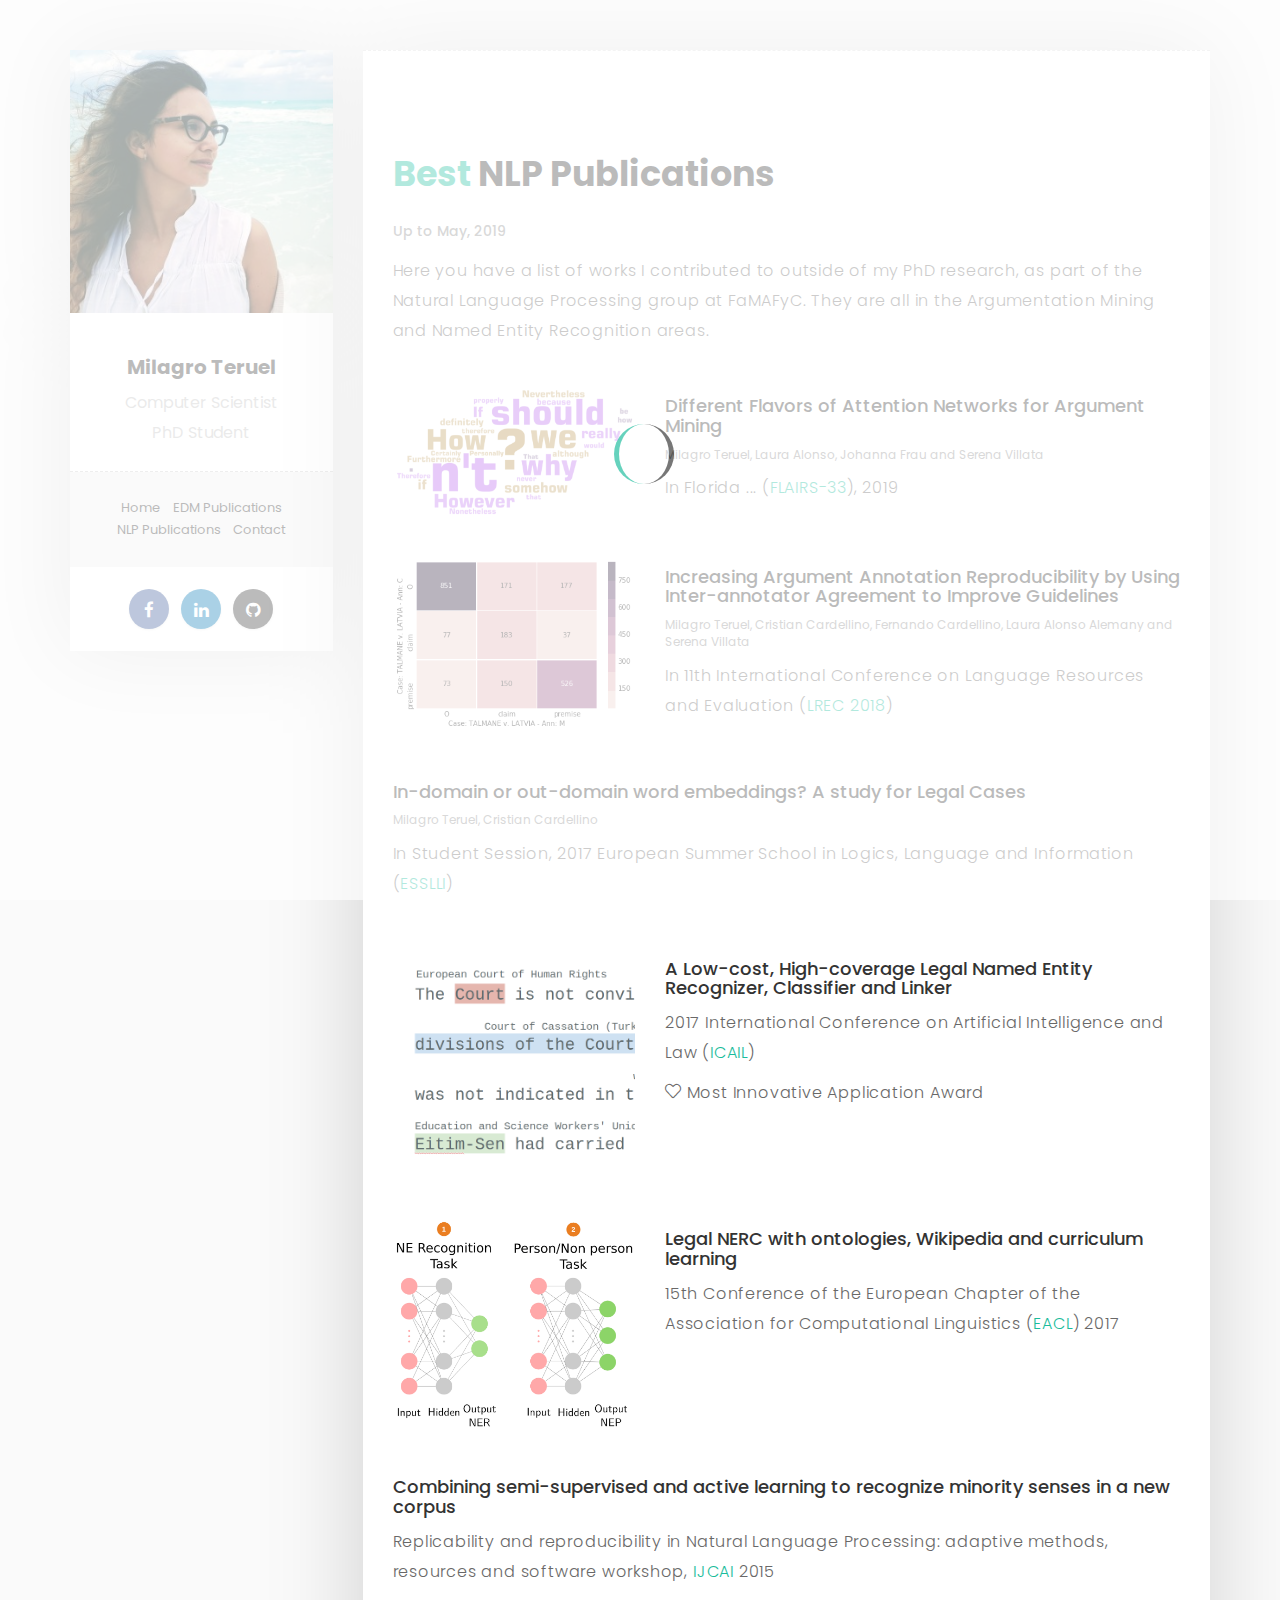
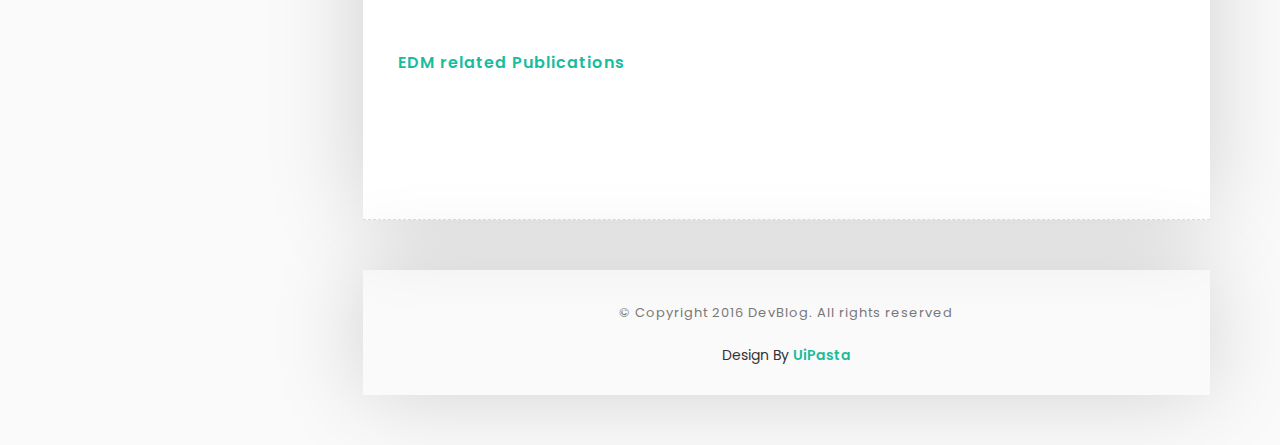
==== commit b4c67d88: "Updating menu and info" ====
--- a/am_publications.html
+++ b/am_publications.html
@@ -53,21 +53,22 @@
         <div class="col-md-3">
           <div class="about-fixed">
             <div class="my-pic">
-              <img src="images/selfie_barcelona.jpg" alt="">
-              <a href="javascript:void(0)" class="collapsed" data-target="#menu" data-toggle="collapse"><i class="icon-menu menu"></i></a>
-              <div id="menu" class="collapse">
-                <ul class="menu-link">
-                  <li><a href="#">About</a></li>
-                  <li><a href="publications.html">Publications</a></li>
-                  <li><a href="contact.html">Contact</a></li>
-                </ul>
-              </div>
+              <img src="images/perfil_cuba_small.jpg" alt="">
+              <!-- <a href="javascript:void(0)" data-target="#menu" data-toggle="collapse"><i class="icon-menu menu"></i></a> -->
             </div>
             <div class="my-detail">
               <div class="white-spacing">
                 <h1>Milagro Teruel</h1>
                 <span>Computer Scientist</span><br/>
                 <span>PhD Student</span>
+              </div>
+              <div id="menu" class="collapse in menu-container" aria-expanded="true">
+                <ul class="menu-link">
+                  <li><a href="index.html">Home</a></li>
+                  <li><a href="publications.html">EDM Publications</a></li>
+                  <li><a href="am_publications.html">NLP Publications</a></li>
+                  <li><a href="contact.html">Contact</a></li>
+                </ul>
               </div>
               <ul class="social-icon">
                 <li><a href="#" target="_blank" class="facebook"><i class="fa fa-facebook"></i></a></li>
--- a/css/style.css
+++ b/css/style.css
@@ -278,6 +278,10 @@
 
 /* Menu */
 
+.menu-container {
+    background-color: #f1f1f1;
+}
+
 .menu {
     position: absolute;
     right: 15px;
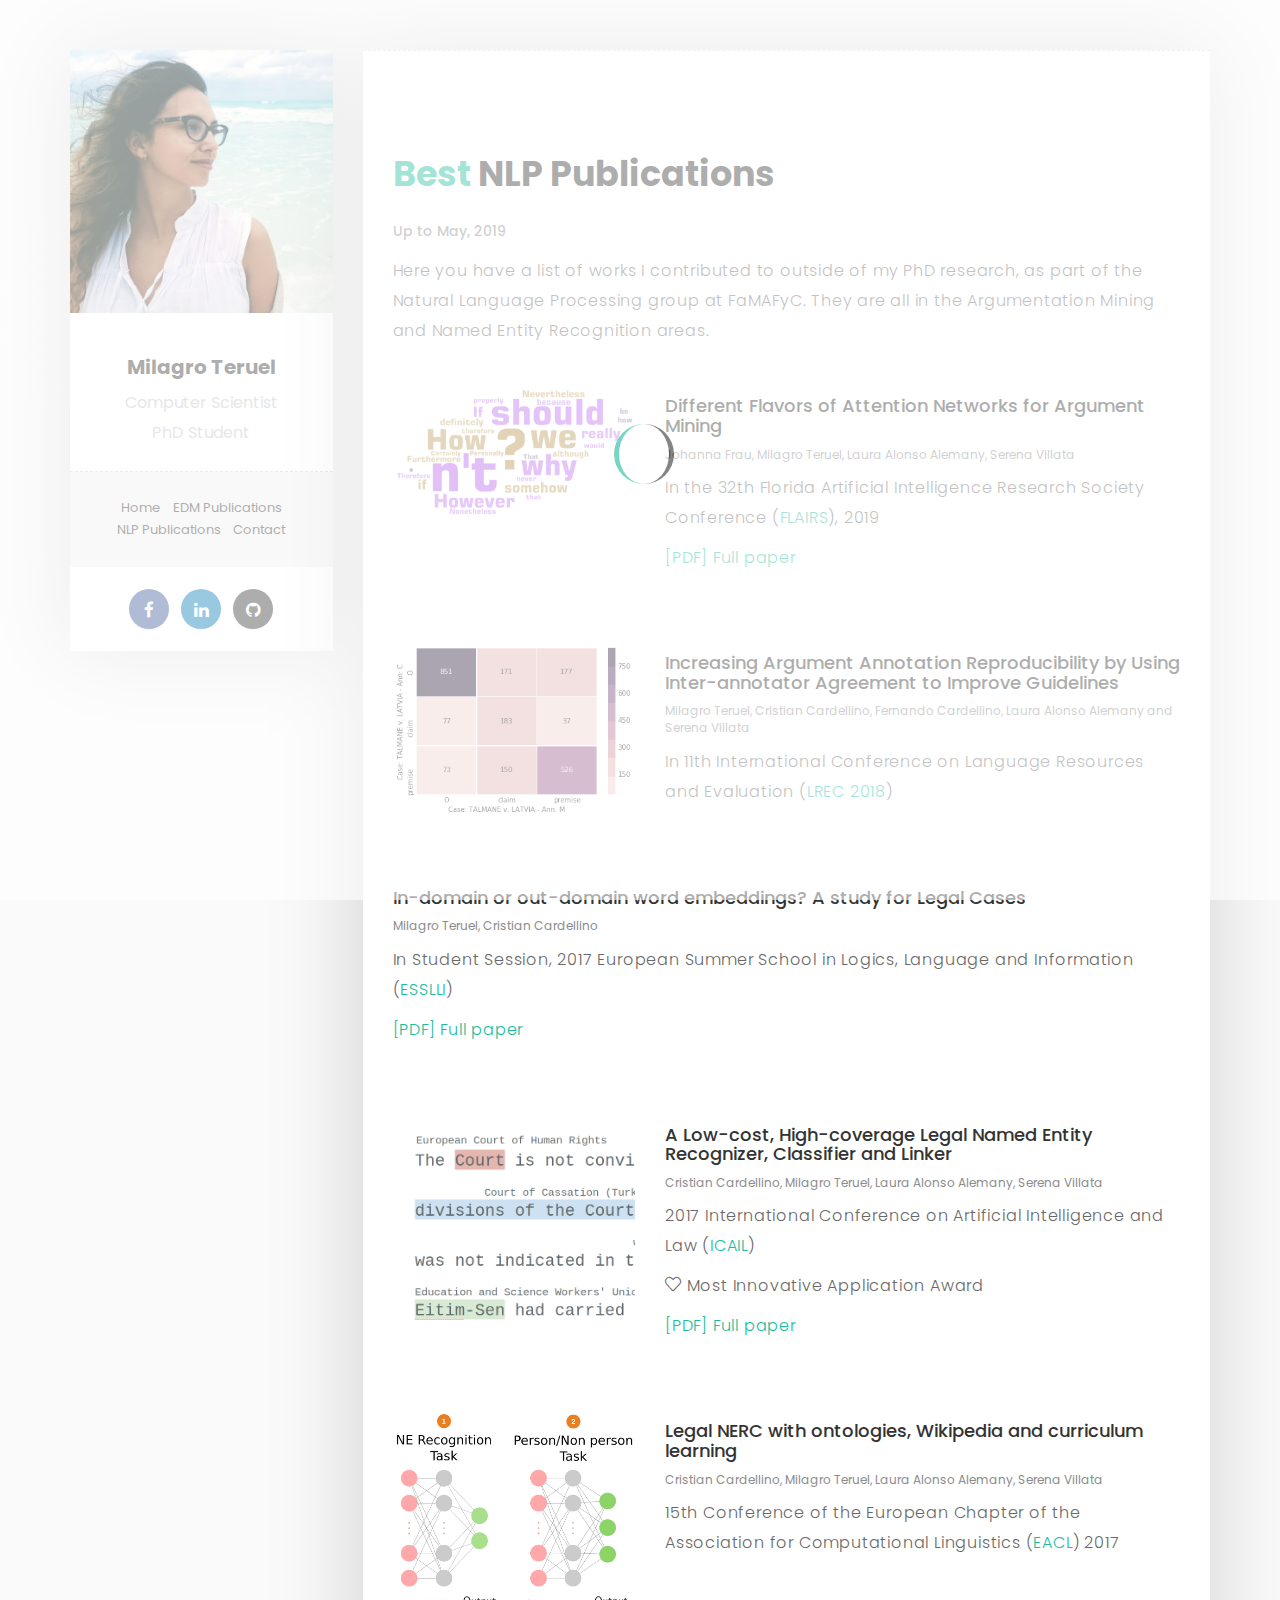
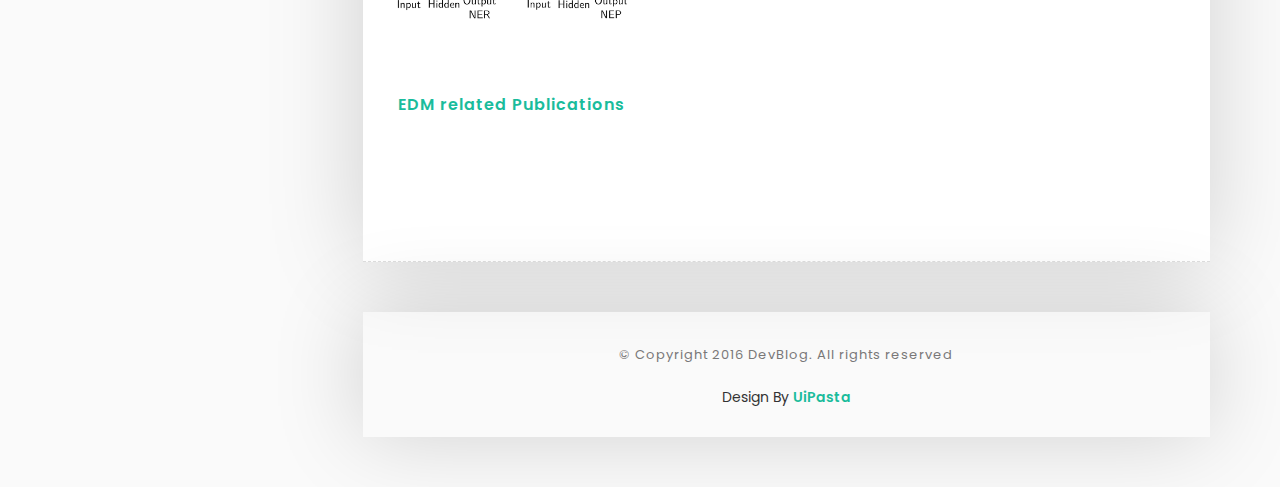
==== commit 9e3253f2: "Adding NLP papers" ====
--- a/am_publications.html
+++ b/am_publications.html
@@ -106,7 +106,7 @@
                   <p>Here you have a list of works I contributed to outside of my PhD research, as part of the Natural Language Processing group at FaMAFyC. They are all in the Argumentation Mining and Named Entity Recognition areas.</p>
 
                   <!-- Post Image Gallery Start -->
-                  <div class="row margin-top-40 margin-bottom-40">
+                  <div class="row margin-top-40 margin-bottom-60">
                     <div class="col-md-4 col-sm-6 col-xs-12">
                       <a href="images/blog/7.jpg" class="image-popup" title="image Title">
                         <img src="images/wordcloud_essays_sigmoid.png" class="img-responsive" alt="">
@@ -114,12 +114,13 @@
                     </div>
                     <div class="col-md-8 col-sm-6 col-xs-12">
                       <h4>Different Flavors of Attention Networks for Argument Mining</h4>
-                      <div class="publication-author">Milagro Teruel, Laura Alonso, Johanna Frau and Serena Villata</div>
-                      <p>In Florida ... (<a href="https://sites.google.com/view/flairs-32homepage/home?authuser=0">FLAIRS-33</a>), 2019</p>
-                    </div>
-                  </div>
-
-                  <div class="row margin-top-40 margin-bottom-40">
+                      <div class="publication-author">Johanna Frau, Milagro Teruel, Laura Alonso Alemany, Serena Villata</div>
+                      <p>In the 32th Florida Artificial Intelligence Research Society Conference (<a href="https://sites.google.com/view/flairs-32homepage/home?authuser=0">FLAIRS</a>), 2019</p>
+                      <p><a href="papers/FLAIRS_argument_with_attention.pdf" target="_blank">[PDF] Full paper</a></p>
+                    </div>
+                  </div>
+
+                  <div class="row margin-top-40 margin-bottom-60">
                     <div class="col-md-4 col-sm-6 col-xs-12">
                       <a href="images/blog/7.jpg" class="image-popup" title="image Title">
                         <img src="images/kappa_agreement.png" class="img-responsive" alt="">
@@ -131,14 +132,20 @@
                       <p>In 11th International Conference on Language Resources and Evaluation (<a href="http://lrec2018.lrec-conf.org/en/">LREC 2018</a>)</p>
                     </div>
                   </div>
-                  <div class="row margin-top-40 margin-bottom-40">
+
+
+
+                  <div class="row margin-top-40 margin-bottom-60">
                     <div class="col-md-12 col-sm-12 col-xs-12">
                       <h4>In-domain or out-domain word embeddings? A study for Legal Cases</h4>
                       <div class="publication-author">Milagro Teruel, Cristian Cardellino</div>
                       <p>In Student Session, 2017 European Summer School in Logics, Language and Information (<a href="https://www.irit.fr/esslli2017/">ESSLLI</a>)</p>
-                    </div>
-                  </div>
-                  <div class="row margin-top-40 margin-bottom-40">
+                      <p><a href="papers/In_domain_or_out_domain_word_embeddings_A_study_for_Legal_Cases.pdf" target="_blank">[PDF] Full paper</a></p>
+                    </div>
+                  </div>
+
+
+                  <div class="row margin-top-40 margin-bottom-60">
                     <div class="col-md-4 col-sm-6 col-xs-12">
                       <a href="images/blog/7.jpg" class="image-popup" title="image Title">
                         <img src="images/annotation_screeshot.png" class="img-responsive" alt="">
@@ -146,11 +153,14 @@
                     </div>
                     <div class="col-md-8 col-sm-6 col-xs-12">
                       <h4>A Low-cost, High-coverage Legal Named Entity Recognizer, Classifier and Linker</h4>
+                      <div class="publication-author">Cristian Cardellino, Milagro Teruel, Laura Alonso Alemany, Serena Villata</div>
                       <p>2017 International Conference on Artificial Intelligence and Law (<a href="https://nms.kcl.ac.uk/icail2017/">ICAIL</a>)</p>
                       <p> <i class="icon-heart"></i> Most Innovative Application Award</p>
-                    </div>
-                  </div>
-                  <div class="row margin-top-40 margin-bottom-40">
+                      <p><a href="papers/[ICAIL]_A_low-cost,_high-coverage_legal_NERC.pdf
+" target="_blank">[PDF] Full paper</a></p>
+                    </div>
+                  </div>
+                  <div class="row margin-top-40 margin-bottom-60">
                     <div class="col-md-4 col-sm-6 col-xs-12">
                       <a href="images/blog/7.jpg" class="image-popup" title="image Title">
                         <img src="images/curriculum_networks.png" class="img-responsive" alt="">
@@ -158,15 +168,11 @@
                     </div>
                     <div class="col-md-8 col-sm-6 col-xs-12">
                       <h4>Legal NERC with ontologies, Wikipedia and curriculum learning</h4>
+                      <div class="publication-author">Cristian Cardellino, Milagro Teruel, Laura Alonso Alemany, Serena Villata</div>
                       <p>15th Conference of the European Chapter of the Association for Computational Linguistics (<a href="http://eacl2017.org/">EACL</a>) 2017</p>
                     </div>
                   </div>
-                  <div class="row margin-top-40 margin-bottom-40">
-                    <div class="col-md-12 col-sm-12 col-xs-12">
-                      <h4>Combining semi-supervised and active learning to recognize minority senses in a new corpus</h4>
-                      <p>Replicability and reproducibility in Natural Language Processing: adaptive methods, resources and software workshop, <a href="https://ijcai-15.org/">IJCAI</a> 2015</p>
-                    </div>
-                  </div>
+
                   <p><a href="am_publications.html" class="button button-style button-anim fa fa-long-arrow-right">EDM related Publications</a></p>
                   <!-- Post Image Gallery End -->
                 </div>
